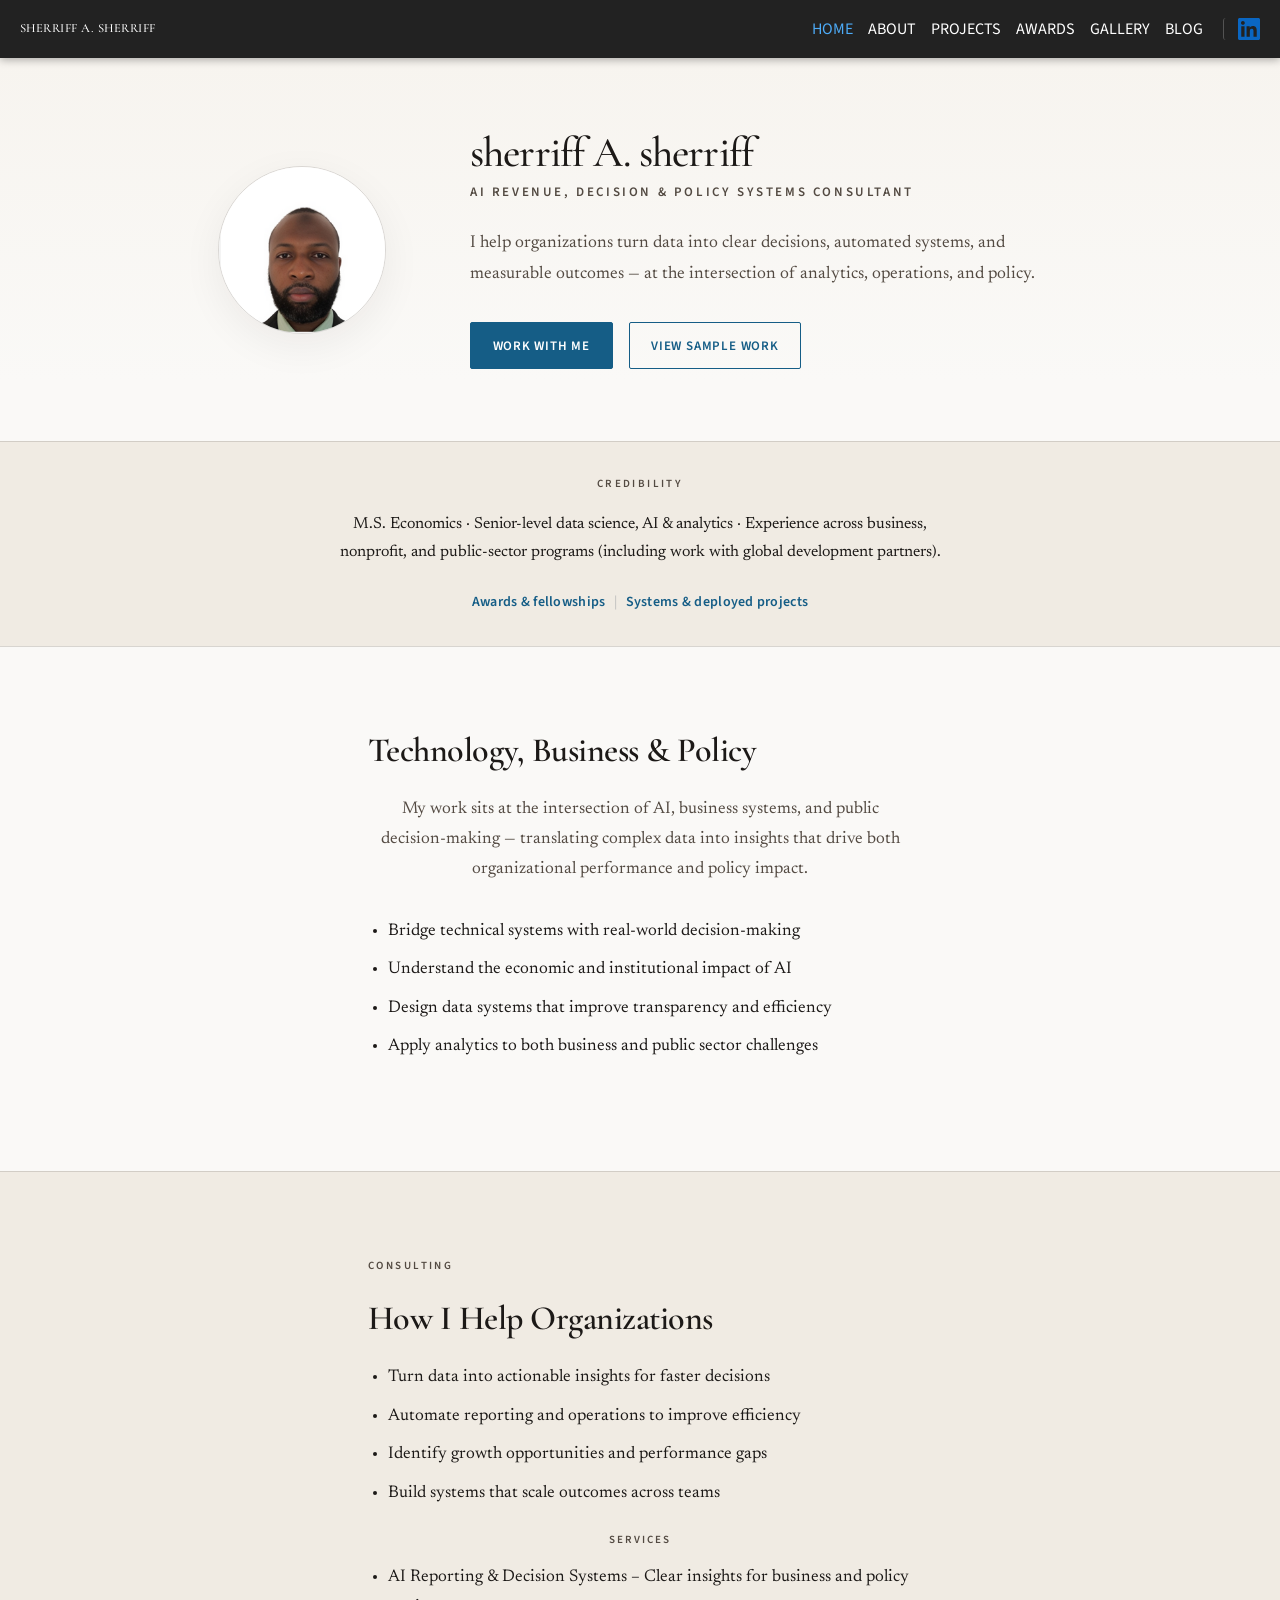
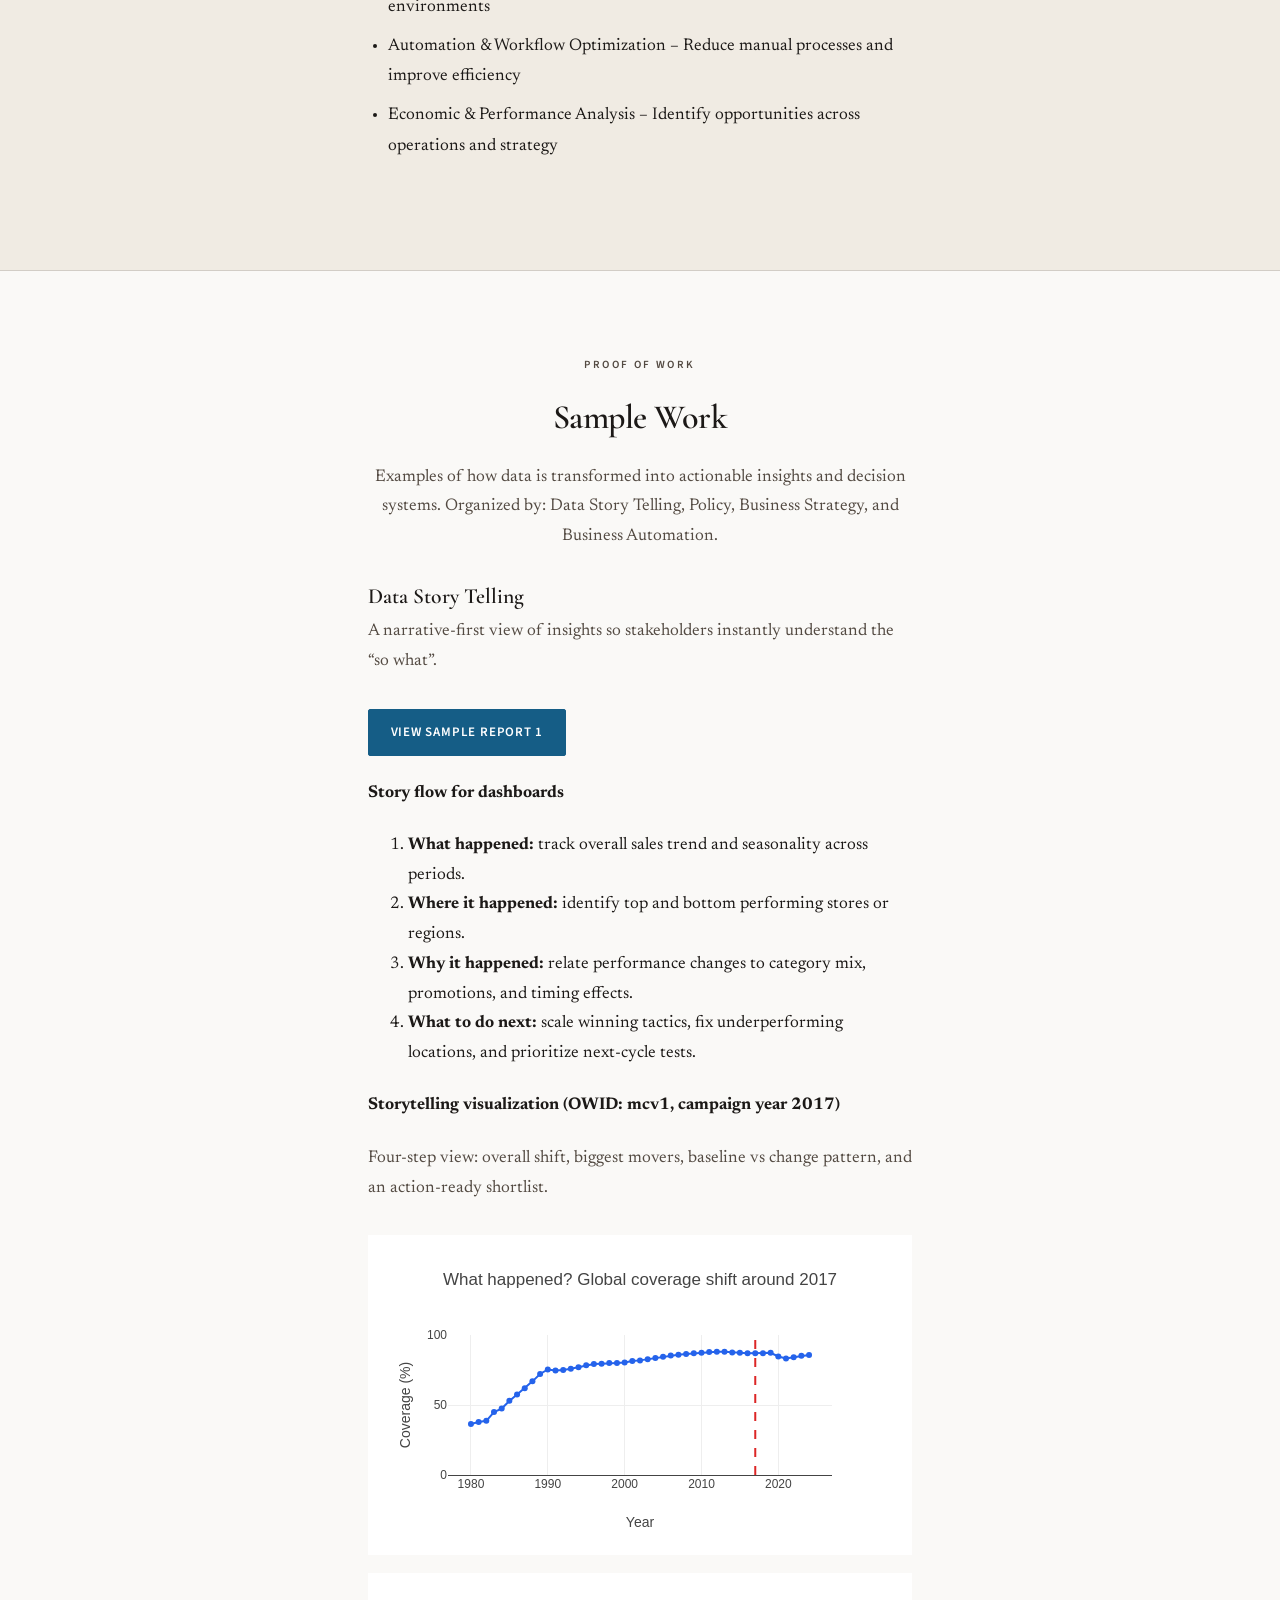
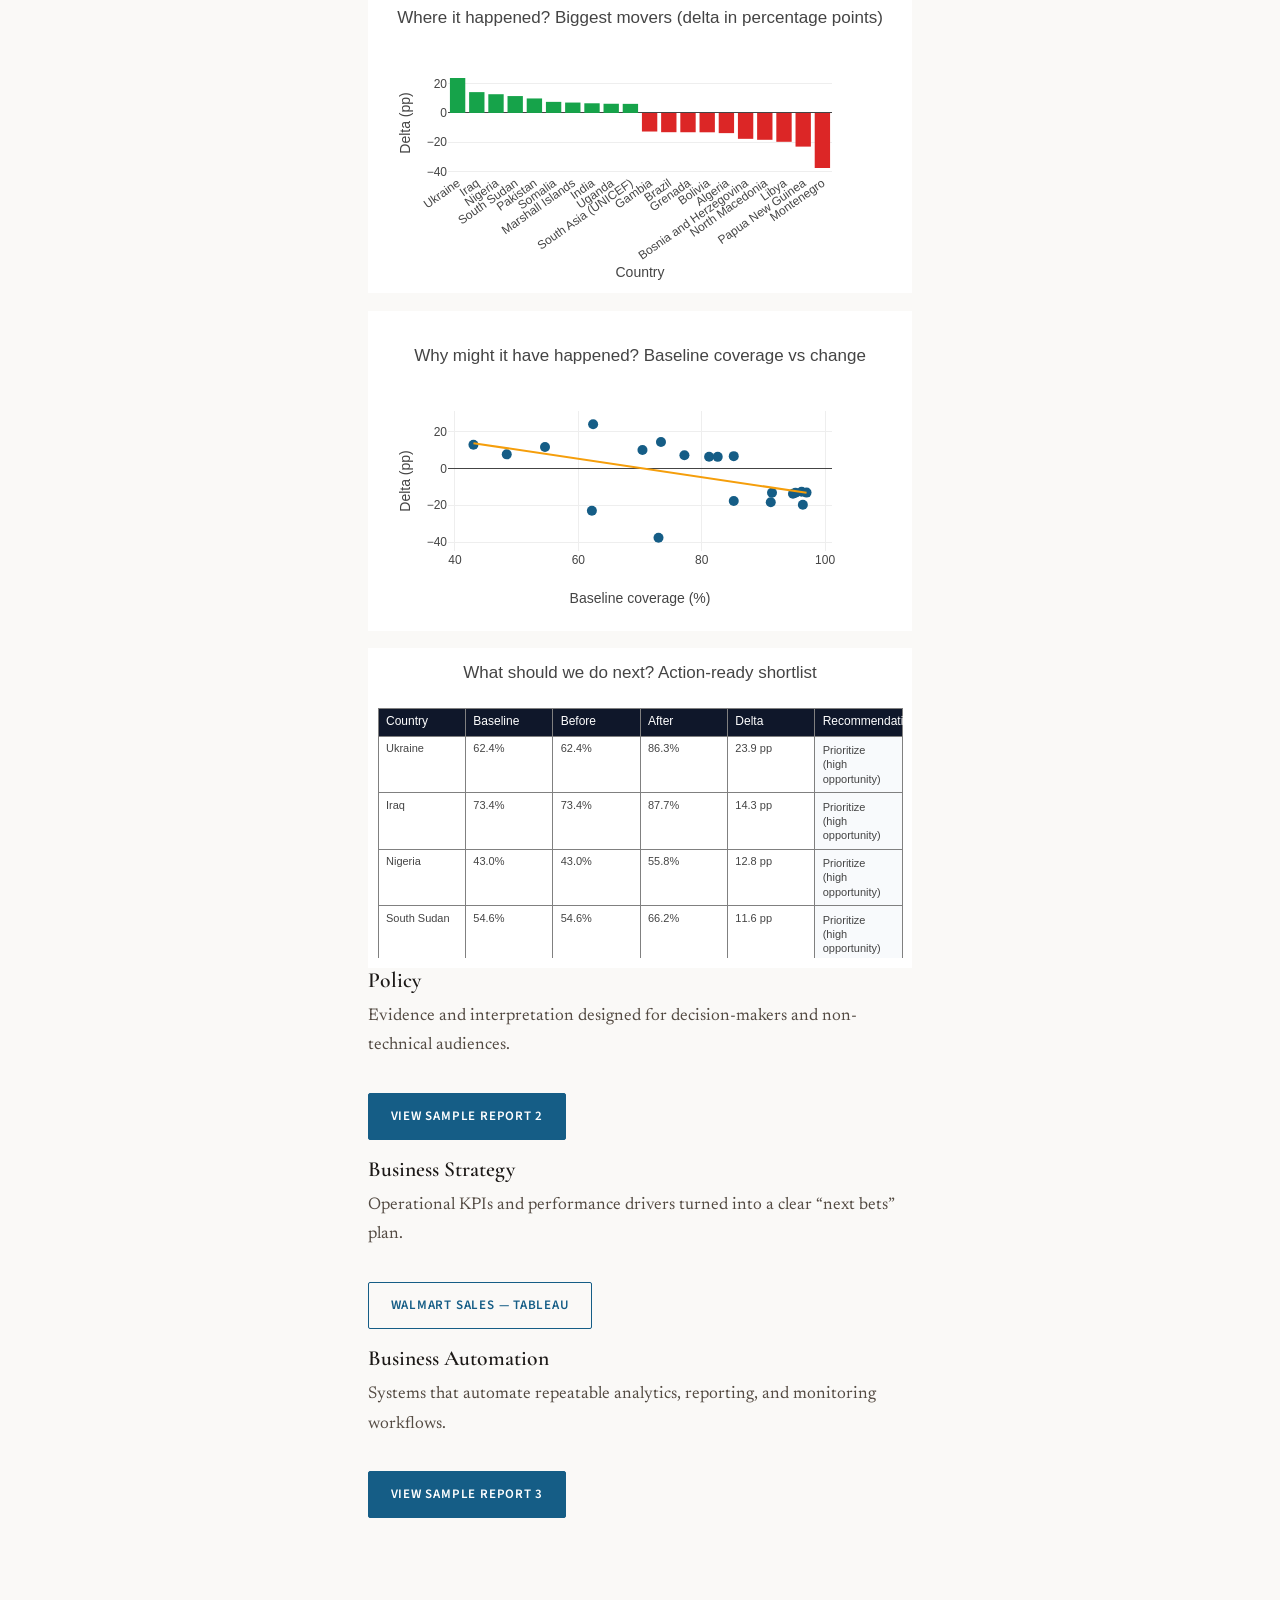
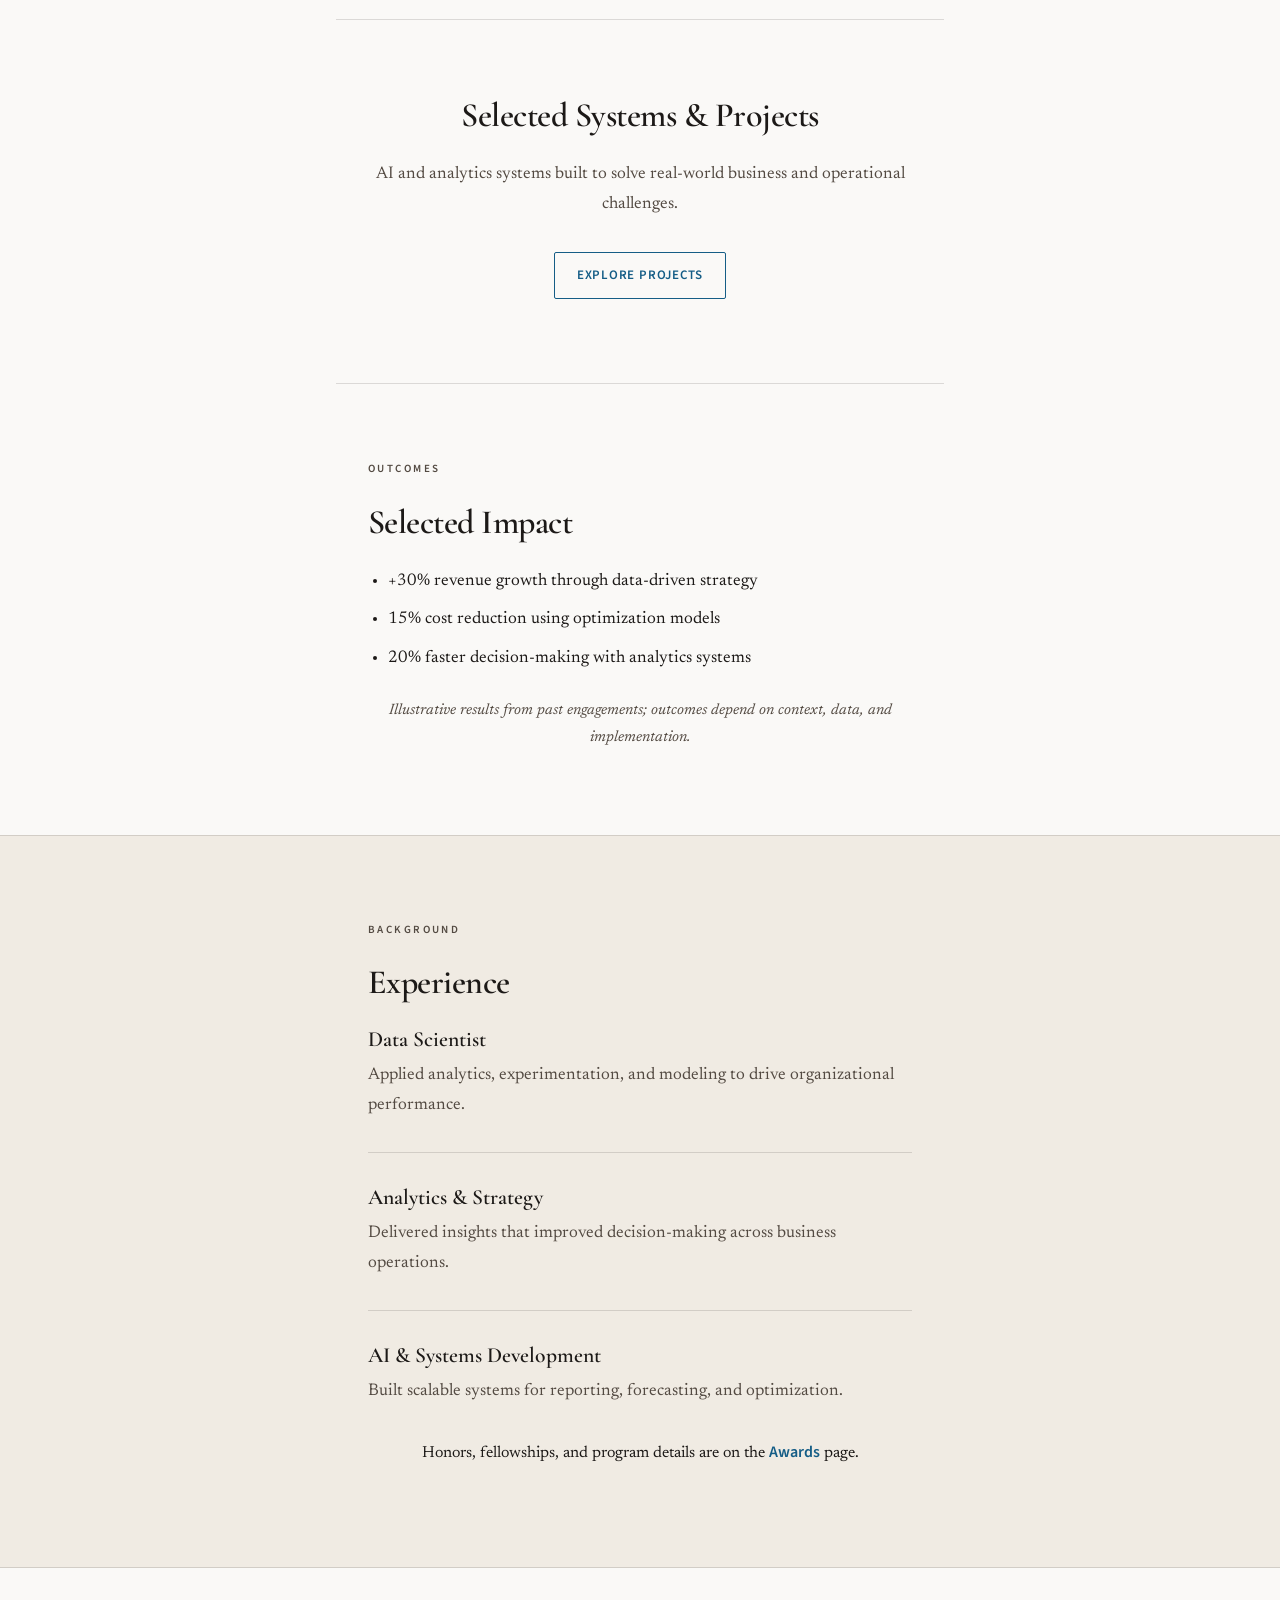
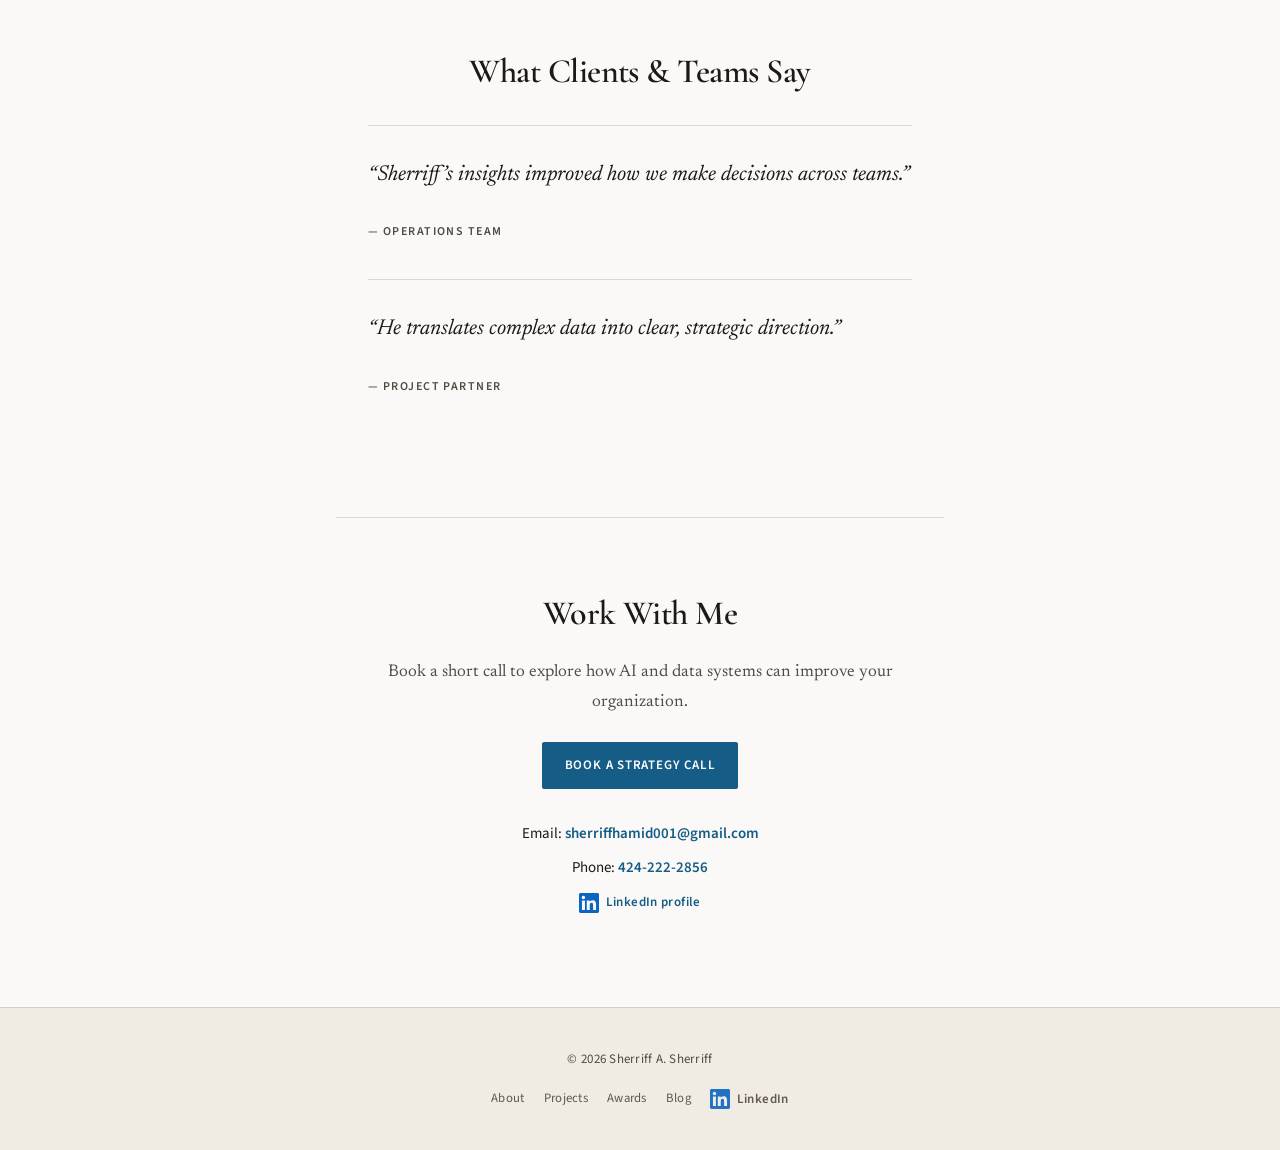
==== index.html @ 6bde3c81 "Fix Data Story JSON loading and horizontal Sample Work categories Made-with: Cursor" ====
<!DOCTYPE html>
<html lang="en">
<head>
<meta charset="UTF-8">
<meta name="viewport" content="width=device-width, initial-scale=1.0">
<meta name="description" content="Sherriff A. Sherriff — AI, revenue, decision and policy systems consultant. Consulting services and credentials.">
<title>Sherriff A. Sherriff</title>
<link rel="icon" href="data:image/svg+xml,%3Csvg xmlns='http://www.w3.org/2000/svg' viewBox='0 0 32 32'%3E%3Crect width='32' height='32' rx='8' fill='%23155d86'/%3E%3Ctext x='16' y='22' font-family='Georgia,serif' font-size='17' font-weight='700' fill='%23fff' text-anchor='middle'%3ES%3C/text%3E%3C/svg%3E" type="image/svg+xml">

<link href="https://fonts.googleapis.com/css2?family=Cormorant+Garamond:wght@500;600;700&family=Newsreader:ital,wght@0,400;0,500;0,600;1,400&family=Source+Sans+3:ital,wght@0,400;0,500;0,600;0,700&display=swap" rel="stylesheet">
<link rel="stylesheet" href="style.css">

<style>
/* Editorial / premium magazine feel: display serif + reading serif + clean UI sans */
:root {
  --color-bg: #faf9f7;
  --color-bg-subtle: #f0ebe3;
  --color-text: #1c1917;
  --color-text-muted: #534a42;
  --color-border: rgba(28, 25, 23, 0.14);
  --color-accent: #155d86;
  --color-accent-hover: #0d4a66;
  --font-serif: "Newsreader", Georgia, "Times New Roman", serif;
  --font-display: "Cormorant Garamond", Georgia, "Times New Roman", serif;
  --font-ui: "Source Sans 3", system-ui, sans-serif;
  --radius: 2px;
  --section-y: clamp(3.5rem, 8vw, 5.25rem);
  --space-xs: 0.5rem;
  --space-sm: 1rem;
  --space-md: 1.5rem;
  --space-lg: 2rem;
  --space-xl: 2.5rem;
}

*,
*::before,
*::after {
  box-sizing: border-box;
}

body {
  margin: 0;
  font-family: var(--font-serif);
  font-size: 1.0625rem;
  line-height: 1.75;
  background: var(--color-bg);
  color: var(--color-text);
  -webkit-font-smoothing: antialiased;
  font-optical-sizing: auto;
}

section[id] {
  scroll-margin-top: 88px;
}

/* —— Hero —— */
.hero-wrap {
  background: linear-gradient(180deg, #f7f4ef 0%, #faf9f7 55%);
  border-bottom: 1px solid var(--color-border);
}

.hero-grid {
  max-width: 980px;
  margin: 0 auto;
  padding: clamp(2.75rem, 7vw, 4.5rem) clamp(1.35rem, 5vw, 2rem);
  display: grid;
  gap: clamp(1.75rem, 4vw, 2.5rem);
  align-items: center;
  justify-items: center;
  text-align: center;
}

@media (min-width: 768px) {
  .hero-grid {
    grid-template-columns: minmax(200px, 240px) 1fr;
    justify-items: start;
    text-align: left;
    gap: 2.5rem 3rem;
  }

  .hero-media {
    justify-self: center;
  }

  .hero-copy {
    max-width: 36rem;
  }
}

.profile-img {
  width: 168px;
  height: 168px;
  border-radius: 50%;
  display: block;
  object-fit: cover;
  border: 1px solid var(--color-border);
  box-shadow: 0 12px 40px rgba(28, 25, 23, 0.06);
}

.hero-copy h1 {
  font-family: "Cormorant Garamond", Georgia, "Times New Roman", serif;
  font-weight: 500;
  color: var(--color-text);
  font-size: clamp(1.9rem, 4.2vw, 2.65rem);
  margin: 0 0 0.35rem;
  letter-spacing: -0.02em;
  line-height: 1.08;
  font-variant-ligatures: common-ligatures;
}

.hero-legal-name {
  font-family: var(--font-serif);
  font-size: 1.0625rem;
  font-weight: 500;
  color: var(--color-text-muted);
  margin: 0 0 var(--space-md);
  letter-spacing: 0.02em;
}

.tagline {
  font-family: var(--font-ui);
  font-size: 0.8125rem;
  font-weight: 600;
  letter-spacing: 0.2em;
  text-transform: uppercase;
  margin: 0 0 var(--space-md);
  color: var(--color-text-muted);
}

.hero-lead {
  margin: 0 0 var(--space-lg);
  color: var(--color-text-muted);
  font-size: 1.08rem;
  line-height: 1.8;
  max-width: 36rem;
  font-weight: 400;
}

.hero-cta {
  display: flex;
  flex-wrap: wrap;
  gap: var(--space-sm);
  align-items: center;
  justify-content: center;
}

@media (min-width: 768px) {
  .hero-cta {
    justify-content: flex-start;
  }

  /* Easier reading for long lists: left-align on large screens */
  .prose-flow {
    text-align: left;
  }

  .prose-flow > .section-kicker {
    text-align: left;
  }

  .prose-flow > h2 {
    text-align: left;
  }

  .prose-flow .subtext {
    margin-left: 0;
    margin-right: auto;
  }

  .prose-flow ul:not(.plain) {
    margin-left: 0;
    margin-right: auto;
  }
}

/* —— Credibility strip —— */
.cred-strip {
  background: var(--color-bg-subtle);
  border-top: 1px solid var(--color-border);
  padding: var(--space-lg) clamp(1.25rem, 5vw, 1.75rem);
}

.cred-strip-inner {
  max-width: 40rem;
  margin: 0 auto;
  text-align: center;
}

.cred-strip .cred-title {
  font-family: var(--font-ui);
  margin: 0 0 var(--space-sm);
  font-size: 0.6875rem;
  font-weight: 600;
  letter-spacing: 0.22em;
  text-transform: uppercase;
  color: var(--color-text-muted);
}

.cred-strip .cred-summary {
  margin: 0 0 var(--space-md);
  font-size: 1rem;
  color: var(--color-text);
  line-height: 1.75;
  max-width: 40rem;
  margin-left: auto;
  margin-right: auto;
}

.cred-links {
  margin: 0;
  font-family: var(--font-ui);
  font-size: 0.875rem;
}

.cred-links a {
  color: var(--color-accent);
  font-weight: 600;
  text-decoration: none;
  letter-spacing: 0.02em;
}

.cred-links a:hover {
  text-decoration: underline;
  text-underline-offset: 3px;
}

.cred-links .sep {
  color: #bbb;
  margin: 0 0.35rem;
}

/* —— Sections —— */
.section-kicker {
  font-family: var(--font-ui);
  font-size: 0.6875rem;
  font-weight: 600;
  letter-spacing: 0.22em;
  text-transform: uppercase;
  color: var(--color-text-muted);
  margin: 0 0 var(--space-md);
}

.container {
  max-width: 38rem;
  margin: 0 auto;
  padding: var(--section-y) clamp(1.35rem, 5vw, 2rem);
  text-align: center;
}

.container > h2:first-child,
.container > .section-kicker:first-child + h2 {
  margin-top: 0;
}

section.container + section.container {
  padding-top: calc(var(--section-y) * 0.9);
  border-top: 1px solid var(--color-border);
}

.band-muted {
  background: var(--color-bg-subtle);
  border-top: 1px solid var(--color-border);
  border-bottom: 1px solid var(--color-border);
}

.band-muted .container {
  border-top: none;
}

section.band-muted + section.container {
  border-top: none;
}

h2, h3 {
  font-family: var(--font-display);
  font-weight: 600;
  line-height: 1.18;
}

h2 {
  color: var(--color-text);
  font-size: clamp(1.65rem, 3.2vw, 2.125rem);
  margin: 0 0 var(--space-md);
  letter-spacing: -0.015em;
}

h3 {
  font-size: 1.35rem;
  margin: 0 0 var(--space-xs);
  color: var(--color-text);
  font-weight: 600;
}

.subtext {
  max-width: 36rem;
  margin: 0 auto var(--space-lg);
  color: var(--color-text-muted);
}

.impact-note {
  max-width: 34rem;
  margin: var(--space-md) auto 0;
  font-size: 0.9375rem;
  color: var(--color-text-muted);
  font-style: italic;
}

.btn {
  display: inline-block;
  font-family: var(--font-ui);
  padding: 0.7rem 1.35rem;
  background: var(--color-accent);
  color: #fff;
  text-decoration: none;
  border-radius: var(--radius);
  font-weight: 600;
  font-size: 0.8125rem;
  letter-spacing: 0.06em;
  text-transform: uppercase;
  transition: background 0.2s ease, transform 0.15s ease;
  border: 1px solid var(--color-accent);
}

.btn:hover {
  background: var(--color-accent-hover);
  border-color: var(--color-accent-hover);
}

.btn:focus-visible {
  outline: 2px solid var(--color-accent);
  outline-offset: 3px;
}

.btn:active {
  transform: translateY(1px);
}

.btn-secondary {
  background: transparent;
  color: var(--color-accent);
  border-color: var(--color-accent);
}

.btn-secondary:hover {
  background: rgba(21, 93, 134, 0.07);
}

.btn-secondary:focus-visible {
  outline: 2px solid var(--color-accent);
  outline-offset: 3px;
}

ul:not(.plain) {
  text-align: left;
  max-width: 100%;
  margin: 0 auto var(--space-md);
  padding-left: 1.25rem;
  line-height: 1.8;
}

ul:not(.plain) li {
  margin-bottom: var(--space-xs);
}

ul:not(.plain) li:last-child {
  margin-bottom: 0;
}

.container h2 + ul,
.container .section-kicker + h2 + ul {
  margin-top: var(--space-sm);
}

.services-split h3 {
  font-family: var(--font-ui);
  font-size: 0.6875rem;
  font-weight: 600;
  letter-spacing: 0.18em;
  text-transform: uppercase;
  color: var(--color-text-muted);
  margin: var(--space-lg) 0 var(--space-sm);
}

.services-split h3:first-of-type {
  margin-top: var(--space-md);
}

.experience {
  text-align: left;
  max-width: 100%;
  margin: var(--space-md) auto 0;
}

.job {
  padding-bottom: var(--space-lg);
  margin-bottom: var(--space-lg);
  border-bottom: 1px solid var(--color-border);
}

.job:last-child {
  padding-bottom: 0;
  margin-bottom: 0;
  border-bottom: none;
}

.job p {
  margin: 0;
  color: var(--color-text-muted);
}

.cred-footer-link {
  margin-top: var(--space-lg);
  font-size: 1rem;
  font-family: var(--font-serif);
}

.cred-footer-link a {
  color: var(--color-accent);
  font-weight: 600;
  font-family: var(--font-ui);
  text-decoration: none;
}

.cred-footer-link a:hover {
  text-decoration: underline;
  text-underline-offset: 3px;
}

.testimonials-wrap {
  max-width: 100%;
  margin: var(--space-lg) auto 0;
  border-top: 1px solid var(--color-border);
}

.testimonial-block {
  margin: 0;
  padding: var(--space-lg) 0;
  text-align: left;
  border-bottom: 1px solid var(--color-border);
  background: transparent;
}

.testimonial-block:last-child {
  border-bottom: none;
}

.testimonial-block blockquote {
  margin: 0 0 var(--space-md);
  font-size: clamp(1.125rem, 2.5vw, 1.35rem);
  font-style: italic;
  color: var(--color-text);
  line-height: 1.65;
}

.testimonial-block blockquote p {
  margin: 0;
}

.testimonial-block cite {
  font-family: var(--font-ui);
  font-style: normal;
  font-size: 0.75rem;
  font-weight: 600;
  letter-spacing: 0.12em;
  text-transform: uppercase;
  color: var(--color-text-muted);
}

.contact-lines {
  margin-top: var(--space-lg);
  font-family: var(--font-ui);
  font-size: 0.9375rem;
}

.contact-lines p {
  margin: var(--space-xs) 0;
}

.contact-lines a {
  color: var(--color-accent);
  text-decoration: none;
  font-weight: 600;
}

.contact-lines a:hover {
  text-decoration: underline;
  text-underline-offset: 3px;
}

#contact .subtext {
  margin-bottom: var(--space-md);
}

footer {
  font-family: var(--font-ui);
  text-align: center;
  padding: var(--space-xl) var(--space-sm);
  background: var(--color-bg-subtle);
  color: var(--color-text-muted);
  border-top: 1px solid var(--color-border);
  font-size: 0.8125rem;
  letter-spacing: 0.02em;
}

footer p {
  margin: 0;
}

footer .footer-meta {
  margin-top: var(--space-sm);
  font-size: 0.8rem;
  opacity: 0.9;
}

footer .footer-meta a {
  color: var(--color-text-muted);
  text-decoration: none;
  margin: 0 0.5rem;
}

footer .footer-meta a:hover {
  color: var(--color-accent);
  text-decoration: underline;
  text-underline-offset: 2px;
}

footer .footer-legal {
  margin-top: 0.4rem;
  font-size: 0.78rem;
  color: var(--color-text-muted);
  opacity: 0.95;
}
</style>
</head>

<body>

<header class="navbar">
  <a href="index.html" class="logo">Sherriff A. Sherriff</a>
  <nav aria-label="Primary navigation">
    <a href="index.html" class="active">HOME</a>
    <a href="index.html#about">ABOUT</a>
    <a href="projects.html">PROJECTS</a>
    <a href="awards.html">AWARDS</a>
    <a href="gallery.html">GALLERY</a>
    <a href="blog.html">BLOG</a>
    <a class="nav-linkedin" href="https://www.linkedin.com/in/abdul-hamid-sherriff-08583354/" target="_blank" rel="noopener noreferrer" aria-label="Sherriff A. Sherriff on LinkedIn"><svg class="linkedin-icon" xmlns="http://www.w3.org/2000/svg" viewBox="0 0 24 24" width="22" height="22" aria-hidden="true"><path d="M20.447 20.452h-3.554v-5.569c0-1.328-.027-3.037-1.852-3.037-1.853 0-2.136 1.445-2.136 2.939v5.667H9.351V9h3.414v1.561h.046c.477-.9 1.637-1.85 3.37-1.85 3.601 0 4.267 2.37 4.267 5.455v6.286zM5.337 7.433c-1.144 0-2.063-.926-2.063-2.065 0-1.138.92-2.063 2.063-2.063 1.14 0 2.064.925 2.064 2.063 0 1.139-.925 2.065-2.064 2.065zm1.782 13.019H3.555V9h3.564v11.452zM22.225 0H1.771C.792 0 0 .774 0 1.729v20.542C0 23.227.792 24 1.771 24h20.451C23.2 24 24 23.227 24 22.271V1.729C24 .774 23.2 0 22.222 0h.003z"/></svg></a>
  </nav>
</header>

<main>
  <!-- HERO + CREDIBILITY -->
  <section class="hero-wrap" aria-labelledby="hero-heading">
    <div class="hero-grid">
      <div class="hero-media">
        <img
          src="profile_image/sherriff_profile_pic.jpg"
          alt="sherriff A. sherriff"
          class="profile-img"
          width="168"
          height="168"
          loading="eager"
          decoding="async"
          onerror="this.onerror=null;this.src='profile_image/placeholder.svg';">
      </div>
      <div class="hero-copy">
        <h1 id="hero-heading">sherriff A. sherriff</h1>
        <p class="tagline">AI Revenue, Decision &amp; Policy Systems Consultant</p>
        <p class="hero-lead">
          I help organizations turn data into clear decisions, automated systems, and measurable outcomes — at the intersection of analytics, operations, and policy.
        </p>
        <div class="hero-cta">
          <a href="#contact" class="btn">Work With Me</a>
          <a href="#sample-work" class="btn btn-secondary">View sample work</a>
        </div>
      </div>
    </div>

    <div class="cred-strip">
      <div class="cred-strip-inner">
        <p class="cred-title">Credibility</p>
        <p class="cred-summary">
          M.S. Economics · Senior-level data science, AI &amp; analytics · Experience across business, nonprofit, and public-sector programs (including work with global development partners).
        </p>
        <p class="cred-links">
          <a href="awards.html">Awards &amp; fellowships</a>
          <span class="sep" aria-hidden="true">|</span>
          <a href="projects.html">Systems &amp; deployed projects</a>
        </p>
      </div>
    </div>
  </section>

  <!-- ABOUT -->
  <section class="container prose-flow" id="about" aria-labelledby="about-heading">
    <h2 id="about-heading">Technology, Business &amp; Policy</h2>
    <p class="subtext">
      My work sits at the intersection of AI, business systems, and public decision-making — translating complex data into insights that drive both organizational performance and policy impact.
    </p>
    <ul>
      <li>Bridge technical systems with real-world decision-making</li>
      <li>Understand the economic and institutional impact of AI</li>
      <li>Design data systems that improve transparency and efficiency</li>
      <li>Apply analytics to both business and public sector challenges</li>
    </ul>
  </section>

  <!-- CONSULTING -->
  <section class="band-muted" aria-labelledby="consulting-heading">
    <div class="container services-split prose-flow">
      <p class="section-kicker">Consulting</p>
      <h2 id="consulting-heading">How I Help Organizations</h2>
      <ul>
        <li>Turn data into actionable insights for faster decisions</li>
        <li>Automate reporting and operations to improve efficiency</li>
        <li>Identify growth opportunities and performance gaps</li>
        <li>Build systems that scale outcomes across teams</li>
      </ul>

      <h3>Services</h3>
      <ul>
        <li>AI Reporting &amp; Decision Systems – Clear insights for business and policy environments</li>
        <li>Automation &amp; Workflow Optimization – Reduce manual processes and improve efficiency</li>
        <li>Economic &amp; Performance Analysis – Identify opportunities across operations and strategy</li>
      </ul>
    </div>
  </section>

  <!-- SAMPLE WORK -->
  <section class="container" id="sample-work" aria-labelledby="sample-work-heading">
    <p class="section-kicker">Proof of work</p>
    <h2 id="sample-work-heading">Sample Work</h2>
    <p class="subtext">
      Examples of how data is transformed into actionable insights and decision systems. Organized by: Data Story Telling, Policy, Business Strategy, and Business Automation.
    </p>
    <div class="sample-category-grid prose-flow" style="margin-top: 1rem;">
      <div class="sample-category">
        <h3>Data Story Telling</h3>
        <p class="subtext">A narrative-first view of insights so stakeholders instantly understand the “so what”.</p>
        <p class="cta-row">
          <a href="https://drive.google.com/file/d/1vATfNU0TUw4YGH2IaPoyBc5cxW7QI_kV/view?usp=drive_link" class="btn" target="_blank" rel="noopener noreferrer">View sample report 1</a>
        </p>
        <div class="prose-flow" style="margin-top: 0.75rem;">
          <h4>Story flow for dashboards</h4>
          <ol>
            <li><strong>What happened:</strong> track overall sales trend and seasonality across periods.</li>
            <li><strong>Where it happened:</strong> identify top and bottom performing stores or regions.</li>
            <li><strong>Why it happened:</strong> relate performance changes to category mix, promotions, and timing effects.</li>
            <li><strong>What to do next:</strong> scale winning tactics, fix underperforming locations, and prioritize next-cycle tests.</li>
          </ol>
        </div>

        <div class="prose-flow" style="margin-top: 1rem;">
          <h4>Storytelling visualization (OWID: mcv1, campaign year 2017)</h4>
          <p class="subtext">Four-step view: overall shift, biggest movers, baseline vs change pattern, and an action-ready shortlist.</p>

          <div style="display:grid; grid-template-columns: 1fr; gap: 1.1rem;">
            <div id="story-chart-happened" style="min-height: 320px;"></div>
            <div id="story-chart-where" style="min-height: 320px;"></div>
            <div id="story-chart-why" style="min-height: 320px;"></div>
            <div id="story-chart-next" style="min-height: 320px;"></div>
          </div>

          <noscript>
            <p class="subtext">Enable JavaScript to view the interactive storytelling charts.</p>
          </noscript>
        </div>

        <script src="https://cdn.plot.ly/plotly-2.32.0.min.js"></script>
        <script>
          (function () {
            function fmt1(x) { return (Math.round(x * 10) / 10).toFixed(1); }

            function safeText(v) { return (v === null || v === undefined) ? "" : String(v); }

            function renderCharts(story) {
              var meta = story.meta || {};

              // ---------------------------
              // 1) What happened? Trend
              // ---------------------------
              var trend = story.trend_series || [];
              var x1 = trend.map(function (d) { return d.year; });
              var y1 = trend.map(function (d) { return d.avg_coverage; });

              var campaignYear = meta.campaign_year || 2017;

              var trace1 = {
                x: x1,
                y: y1,
                mode: "lines+markers",
                type: "scatter",
                marker: { size: 6 },
                line: { width: 2, color: "#2563eb" },
                name: "Global avg coverage (%)"
              };

              var layout1 = {
                title: "What happened? Global coverage shift around " + campaignYear,
                xaxis: { title: "Year" },
                yaxis: { title: "Coverage (%)", range: [0, 100] },
                template: "plotly_white",
                shapes: [
                  {
                    type: "line",
                    x0: campaignYear,
                    x1: campaignYear,
                    y0: 0,
                    y1: 1,
                    xref: "x",
                    yref: "paper",
                    line: { color: "#dc2626", width: 2, dash: "dash" }
                  }
                ]
              };

              Plotly.newPlot("story-chart-happened", [trace1], layout1, { responsive: true, displayModeBar: false });

              // ---------------------------
              // 2) Where? Biggest movers
              // ---------------------------
              var top = story.top_movers || [];
              var bottom = story.bottom_movers || [];
              var movers = top.concat(bottom);

              movers.sort(function (a, b) { return b.delta_pp - a.delta_pp; });

              var x2 = movers.map(function (d) { return d.country; });
              var y2 = movers.map(function (d) { return d.delta_pp; });
              var colors2 = movers.map(function (d) { return d.delta_pp >= 0 ? "#16a34a" : "#dc2626"; });

              var trace2 = {
                x: x2,
                y: y2,
                type: "bar",
                marker: { color: colors2 },
                name: "Delta (After - Before, pp)"
              };

              var layout2 = {
                title: "Where it happened? Biggest movers (delta in percentage points)",
                template: "plotly_white",
                xaxis: {
                  title: "Country",
                  tickangle: -35,
                  automargin: true
                },
                yaxis: { title: "Delta (pp)" },
                showlegend: false,
                margin: { b: 120 }
              };

              Plotly.newPlot("story-chart-where", [trace2], layout2, { responsive: true, displayModeBar: false });

              // ---------------------------
              // 3) Why? Baseline vs change
              // ---------------------------
              var scatter = story.scatter_points || [];
              var x3 = scatter.map(function (d) { return d.baseline_pp; });
              var y3 = scatter.map(function (d) { return d.delta_pp; });
              var texts3 = scatter.map(function (d) { return safeText(d.country) + "<br/>Baseline: " + fmt1(d.baseline_pp) + "%<br/>Delta: " + fmt1(d.delta_pp) + " pp"; });

              var trace3 = {
                x: x3,
                y: y3,
                mode: "markers",
                type: "scatter",
                marker: { size: 10, color: "#155d86" },
                text: texts3,
                hovertemplate: "%{text}<extra></extra>"
              };

              // Simple least-squares trend line for visual guidance
              var n = x3.length;
              var meanX = x3.reduce(function (a, b) { return a + b; }, 0) / (n || 1);
              var meanY = y3.reduce(function (a, b) { return a + b; }, 0) / (n || 1);
              var num = 0, den = 0;
              for (var i = 0; i < n; i++) {
                num += (x3[i] - meanX) * (y3[i] - meanY);
                den += (x3[i] - meanX) * (x3[i] - meanX);
              }
              var slope = den === 0 ? 0 : num / den;
              var intercept = meanY - slope * meanX;

              var xMin = Math.min.apply(null, x3);
              var xMax = Math.max.apply(null, x3);
              var xLine = [xMin, xMax];
              var yLine = [intercept + slope * xMin, intercept + slope * xMax];

              var trace3b = {
                x: xLine,
                y: yLine,
                mode: "lines",
                type: "scatter",
                line: { width: 2, color: "#f59e0b" },
                name: "Trend (visual)"
              };

              var layout3 = {
                title: "Why might it have happened? Baseline coverage vs change",
                template: "plotly_white",
                xaxis: { title: "Baseline coverage (%)" },
                yaxis: { title: "Delta (pp)" },
                showlegend: false
              };

              Plotly.newPlot("story-chart-why", [trace3, trace3b], layout3, { responsive: true, displayModeBar: false });

              // ---------------------------
              // 4) What next? Action table
              // ---------------------------
              var actions = story.action_shortlist || [];
              var cols = ["country", "baseline_pp", "before_mean", "after_mean", "delta_pp", "action"];

              var header = ["Country", "Baseline", "Before", "After", "Delta", "Recommendation"];
              var cell = [[], [], [], [], [], []];
              actions.forEach(function (r) {
                cell[0].push(r.country);
                cell[1].push(fmt1(r.baseline_pp) + "%");
                cell[2].push(fmt1(r.before_mean) + "%");
                cell[3].push(fmt1(r.after_mean) + "%");
                cell[4].push(fmt1(r.delta_pp) + " pp");
                cell[5].push(r.action);
              });

              var trace4 = {
                type: "table",
                header: {
                  values: header,
                  fill: { color: "#0f172a" },
                  font: { color: "white", size: 12 },
                  align: "left"
                },
                cells: {
                  values: cell,
                  fill: { color: ["#ffffff", "#ffffff", "#ffffff", "#ffffff", "#ffffff", "#f8fafc"] },
                  align: "left",
                  font: { size: 11 }
                }
              };

              var layout4 = {
                title: "What should we do next? Action-ready shortlist",
                template: "plotly_white",
                margin: { l: 10, r: 10, t: 60, b: 10 }
              };

              Plotly.newPlot("story-chart-next", [trace4], layout4, { responsive: true, displayModeBar: false });
            }

            // Load story data (use absolute fallback in case of relative-path quirks)
            var fetchUrl1 = new URL("data_story_mcv1_2017.json", window.location.href).toString();
            var fetchUrl2 = "https://s-abdul-ai.github.io/crypto-tracker-site/data_story_mcv1_2017.json";

            fetch(fetchUrl1)
              .then(function (r) { return r.json(); })
              .then(renderCharts)
              .catch(function (err) {
                fetch(fetchUrl2)
                  .then(function (r) { return r.json(); })
                  .then(renderCharts)
                  .catch(function (err2) {
                    var el = document.getElementById("story-chart-happened");
                    if (el) el.innerHTML = "<p class='subtext'>Could not load <code>data_story_mcv1_2017.json</code>. Please redeploy the site. (Fetch failed)</p>";
                    console.error(err2 || err);
                  });
              });
          })();
        </script>
      </div>

      <div class="sample-category">
        <h3>Policy</h3>
        <p class="subtext">Evidence and interpretation designed for decision-makers and non-technical audiences.</p>
        <p class="cta-row">
          <a href="https://drive.google.com/file/d/1eYwPJSnqS3Vyf3_WNritXEcFzAmUFEaL/view?usp=drive_link" class="btn" target="_blank" rel="noopener noreferrer">View sample report 2</a>
        </p>
      </div>

      <div class="sample-category">
        <h3>Business Strategy</h3>
        <p class="subtext">Operational KPIs and performance drivers turned into a clear “next bets” plan.</p>
        <p class="cta-row">
          <a href="https://public.tableau.com/app/profile/sherriff.abdul.hamid/viz/WalmartSalesAnalysisandPrediction/Dashboard2" class="btn btn-secondary" target="_blank" rel="noopener noreferrer">Walmart sales — Tableau</a>
        </p>
      </div>

      <div class="sample-category">
        <h3>Business Automation</h3>
        <p class="subtext">Systems that automate repeatable analytics, reporting, and monitoring workflows.</p>
        <p class="cta-row">
          <a href="https://drive.google.com/file/d/1hONbmxJJyuRvF4RaMARZ0yhGQeRuYc12/view?usp=drive_link" class="btn" target="_blank" rel="noopener noreferrer">View sample report 3</a>
        </p>
      </div>
    </div>
  </section>

  <!-- PROJECTS -->
  <section class="container" id="projects" aria-labelledby="projects-heading">
    <h2 id="projects-heading">Selected Systems &amp; Projects</h2>
    <p class="subtext">
      AI and analytics systems built to solve real-world business and operational challenges.
    </p>
    <a href="projects.html" class="btn btn-secondary">Explore Projects</a>
  </section>

  <!-- IMPACT -->
  <section class="container prose-flow" aria-labelledby="impact-heading">
    <p class="section-kicker">Outcomes</p>
    <h2 id="impact-heading">Selected Impact</h2>
    <ul>
      <li>+30% revenue growth through data-driven strategy</li>
      <li>15% cost reduction using optimization models</li>
      <li>20% faster decision-making with analytics systems</li>
    </ul>
    <p class="impact-note">Illustrative results from past engagements; outcomes depend on context, data, and implementation.</p>
  </section>

  <!-- EXPERIENCE + CREDENTIALS BRIDGE -->
  <section class="band-muted" aria-labelledby="experience-heading">
    <div class="container prose-flow">
      <p class="section-kicker">Background</p>
      <h2 id="experience-heading">Experience</h2>
      <div class="experience">
        <div class="job">
          <h3>Data Scientist</h3>
          <p>Applied analytics, experimentation, and modeling to drive organizational performance.</p>
        </div>
        <div class="job">
          <h3>Analytics &amp; Strategy</h3>
          <p>Delivered insights that improved decision-making across business operations.</p>
        </div>
        <div class="job">
          <h3>AI &amp; Systems Development</h3>
          <p>Built scalable systems for reporting, forecasting, and optimization.</p>
        </div>
      </div>
      <p class="cred-footer-link">
        Honors, fellowships, and program details are on the <a href="awards.html">Awards</a> page.
      </p>
    </div>
  </section>

  <!-- TESTIMONIALS -->
  <section class="container" aria-labelledby="testimonials-heading">
    <h2 id="testimonials-heading">What Clients &amp; Teams Say</h2>
    <div class="testimonials-wrap">
      <div class="testimonial-block">
        <blockquote>
          <p>“Sherriff’s insights improved how we make decisions across teams.”</p>
        </blockquote>
        <cite>— Operations Team</cite>
      </div>
      <div class="testimonial-block">
        <blockquote>
          <p>“He translates complex data into clear, strategic direction.”</p>
        </blockquote>
        <cite>— Project Partner</cite>
      </div>
    </div>
  </section>

  <!-- CONTACT -->
  <section class="container" id="contact" aria-labelledby="contact-heading">
    <h2 id="contact-heading">Work With Me</h2>
    <p class="subtext">Book a short call to explore how AI and data systems can improve your organization.</p>
    <a href="#" class="btn">Book a Strategy Call</a>
    <div class="contact-lines">
      <p>Email: <a href="mailto:sherriffhamid001@gmail.com">sherriffhamid001@gmail.com</a></p>
      <p>Phone: <a href="tel:+14242222856">424-222-2856</a></p>
      <p class="contact-linkedin-wrap"><a class="footer-linkedin" href="https://www.linkedin.com/in/abdul-hamid-sherriff-08583354/" target="_blank" rel="noopener noreferrer"><svg class="linkedin-icon" xmlns="http://www.w3.org/2000/svg" viewBox="0 0 24 24" width="20" height="20" aria-hidden="true"><path d="M20.447 20.452h-3.554v-5.569c0-1.328-.027-3.037-1.852-3.037-1.853 0-2.136 1.445-2.136 2.939v5.667H9.351V9h3.414v1.561h.046c.477-.9 1.637-1.85 3.37-1.85 3.601 0 4.267 2.37 4.267 5.455v6.286zM5.337 7.433c-1.144 0-2.063-.926-2.063-2.065 0-1.138.92-2.063 2.063-2.063 1.14 0 2.064.925 2.064 2.063 0 1.139-.925 2.065-2.064 2.065zm1.782 13.019H3.555V9h3.564v11.452zM22.225 0H1.771C.792 0 0 .774 0 1.729v20.542C0 23.227.792 24 1.771 24h20.451C23.2 24 24 23.227 24 22.271V1.729C24 .774 23.2 0 22.222 0h.003z"/></svg><span>LinkedIn profile</span></a></p>
    </div>
  </section>
</main>

<footer>
  <p>© 2026 Sherriff A. Sherriff</p>
  <p class="footer-meta">
    <a href="index.html#about">About</a>
    <a href="projects.html">Projects</a>
    <a href="awards.html">Awards</a>
    <a href="blog.html">Blog</a>
    <a class="footer-linkedin" href="https://www.linkedin.com/in/abdul-hamid-sherriff-08583354/" target="_blank" rel="noopener noreferrer"><svg class="linkedin-icon" xmlns="http://www.w3.org/2000/svg" viewBox="0 0 24 24" width="20" height="20" aria-hidden="true"><path d="M20.447 20.452h-3.554v-5.569c0-1.328-.027-3.037-1.852-3.037-1.853 0-2.136 1.445-2.136 2.939v5.667H9.351V9h3.414v1.561h.046c.477-.9 1.637-1.85 3.37-1.85 3.601 0 4.267 2.37 4.267 5.455v6.286zM5.337 7.433c-1.144 0-2.063-.926-2.063-2.065 0-1.138.92-2.063 2.063-2.063 1.14 0 2.064.925 2.064 2.063 0 1.139-.925 2.065-2.064 2.065zm1.782 13.019H3.555V9h3.564v11.452zM22.225 0H1.771C.792 0 0 .774 0 1.729v20.542C0 23.227.792 24 1.771 24h20.451C23.2 24 24 23.227 24 22.271V1.729C24 .774 23.2 0 22.222 0h.003z"/></svg><span>LinkedIn</span></a>
  </p>
</footer>

</body>
</html>
---- style.css ----
/* ========== Site-wide navbar (all pages: link style.css) ========== */
@import url("https://fonts.googleapis.com/css2?family=Cormorant+Garamond:wght@500;600;700&family=Source+Sans+3:ital,wght@0,300;0,400;0,500;0,600;0,700&display=swap");

.navbar {
  display: flex;
  justify-content: space-between;
  align-items: center;
  padding: 15px 20px;
  background: #222;
  color: #fff;
  position: sticky;
  top: 0;
  z-index: 1000;
  box-shadow: 0 2px 8px rgba(0, 0, 0, 0.3);
}

.navbar .logo {
  font-family: "Cormorant Garamond", Georgia, serif;
  font-size: 0.78rem;
  font-weight: 500;
  letter-spacing: 0.04em;
  line-height: 1.1;
  text-transform: uppercase;
  text-decoration: none;
  color: inherit;
  cursor: pointer;
  transition: opacity 0.2s ease;
}

.navbar a.logo:hover,
.navbar a.logo:focus-visible {
  opacity: 0.88;
}

.navbar a.logo:focus-visible {
  outline: 2px solid #4dabf7;
  outline-offset: 4px;
}

.navbar nav {
  font-family: "Source Sans 3", system-ui, sans-serif;
  display: flex;
  gap: 15px;
  flex-wrap: wrap;
  justify-content: flex-end;
  align-items: center;
}

.navbar nav a {
  text-decoration: none;
  color: #fff;
  font-family: "Source Sans 3", system-ui, sans-serif;
  font-size: clamp(0.8rem, 2vw, 1rem);
  white-space: nowrap;
  transition: color 0.3s ease;
  border-radius: 3px;
}

.navbar nav a:hover,
.navbar nav a.active {
  color: #4dabf7;
}

.navbar nav a:focus-visible {
  outline: 2px solid #4dabf7;
  outline-offset: 4px;
}

@media (max-width: 640px) {
  .navbar {
    flex-direction: column;
    gap: 12px;
    text-align: center;
  }

  .navbar .logo {
    letter-spacing: 0.03em;
    font-size: 0.72rem;
  }

  .navbar nav {
    justify-content: center;
  }

  .navbar nav a {
    white-space: normal;
  }

  .navbar .nav-linkedin {
    margin-left: 0;
    padding-left: 0;
    border-left: none;
    margin-top: 0.25rem;
  }
}

/* LinkedIn (navbar icon + footer links) */
.linkedin-icon path {
  fill: #0a66c2;
}

.navbar .nav-linkedin {
  display: inline-flex;
  align-items: center;
  justify-content: center;
  margin-left: 0.35rem;
  padding-left: 0.85rem;
  border-left: 1px solid rgba(255, 255, 255, 0.22);
  line-height: 1;
  border-radius: 3px;
  transition: opacity 0.2s ease;
}

.navbar .nav-linkedin:hover,
.navbar .nav-linkedin:focus-visible {
  opacity: 0.92;
}

.navbar .nav-linkedin:focus-visible {
  outline: 2px solid #4dabf7;
  outline-offset: 4px;
}

.navbar .nav-linkedin .linkedin-icon {
  display: block;
  width: 22px;
  height: 22px;
}

.navbar .nav-linkedin:hover .linkedin-icon path,
.navbar .nav-linkedin:focus-visible .linkedin-icon path {
  fill: #70b5f9;
}

.footer-linkedin {
  display: inline-flex;
  align-items: center;
  gap: 0.4rem;
  text-decoration: none;
  font-family: "Source Sans 3", system-ui, sans-serif;
  font-weight: 600;
  font-size: 0.8125rem;
  letter-spacing: 0.03em;
  vertical-align: middle;
}

.footer-linkedin .linkedin-icon {
  display: block;
  width: 20px;
  height: 20px;
  flex-shrink: 0;
}

footer .footer-meta .footer-linkedin,
.page-footer .footer-linkedin {
  color: inherit;
}

footer .footer-meta .footer-linkedin:hover span,
footer .footer-meta .footer-linkedin:focus-visible span,
.page-footer .footer-linkedin:hover span,
.page-footer .footer-linkedin:focus-visible span {
  text-decoration: underline;
  text-underline-offset: 2px;
}

footer.dark-bg .footer-linkedin {
  color: rgba(255, 255, 255, 0.92);
}

footer.dark-bg .footer-linkedin:hover,
footer.dark-bg .footer-linkedin:focus-visible {
  color: #fff;
}

footer.dark-bg .footer-linkedin:hover .linkedin-icon path,
footer.dark-bg .footer-linkedin:focus-visible .linkedin-icon path {
  fill: #70b5f9;
}

.contact-linkedin-wrap {
  margin-top: 1rem;
}

footer .footer-meta {
  margin-top: 0.75rem;
}

footer .footer-meta a {
  margin: 0 0.5rem;
  color: #534a42;
  text-decoration: none;
}

footer:not(.dark-bg) .footer-meta a:hover {
  color: #155d86;
  text-decoration: underline;
  text-underline-offset: 2px;
}

/* Awards & Fellowships Section - -like */

/* Container for Awards Section */
.awards-section {
  max-width: 900px;
  margin: 0 auto;
  padding: 60px 20px;
}

.awards-section h2 {
  font-family: "Source Sans 3", system-ui, sans-serif;
  font-size: 2.5rem;
  color: #111;
  text-align: center;
  margin-bottom: 40px;
}

.awards-list {
  list-style: none;
  padding: 0;
  margin: 0;
}

.award-item {
  display: flex;
  align-items: center;
  margin-bottom: 30px;
  transition: transform 0.2s ease, background-color 0.2s ease;
  border-radius: 8px;
  overflow: hidden;
}

.award-item:hover {
  background-color: #f5f5f5;
  transform: translateY(-4px);
}

.award-item img {
  width: 100px;
  height: 100px;
  object-fit: cover;
  margin-right: 20px;
  border-radius: 8px;
  flex-shrink: 0;
}

.award-details {
  flex: 1;
}

.award-details h3 {
  font-family: "Source Sans 3", system-ui, sans-serif;
  font-size: 1.4rem;
  margin: 0;
  color: #155d86;
}

.award-details p {
  margin: 6px 0;
  color: #555;
  line-height: 1.5;
}

.award-details a {
  display: inline-block;
  margin-top: 8px;
  text-decoration: none;
  color: #155d86;
  font-weight: bold;
  transition: color 0.2s ease;
}

.award-details a:hover {
  color: #0d4a66;
}

.divider {
  width: 60%;
  height: 2px;
  background: #ddd;
  margin: 60px auto;
}
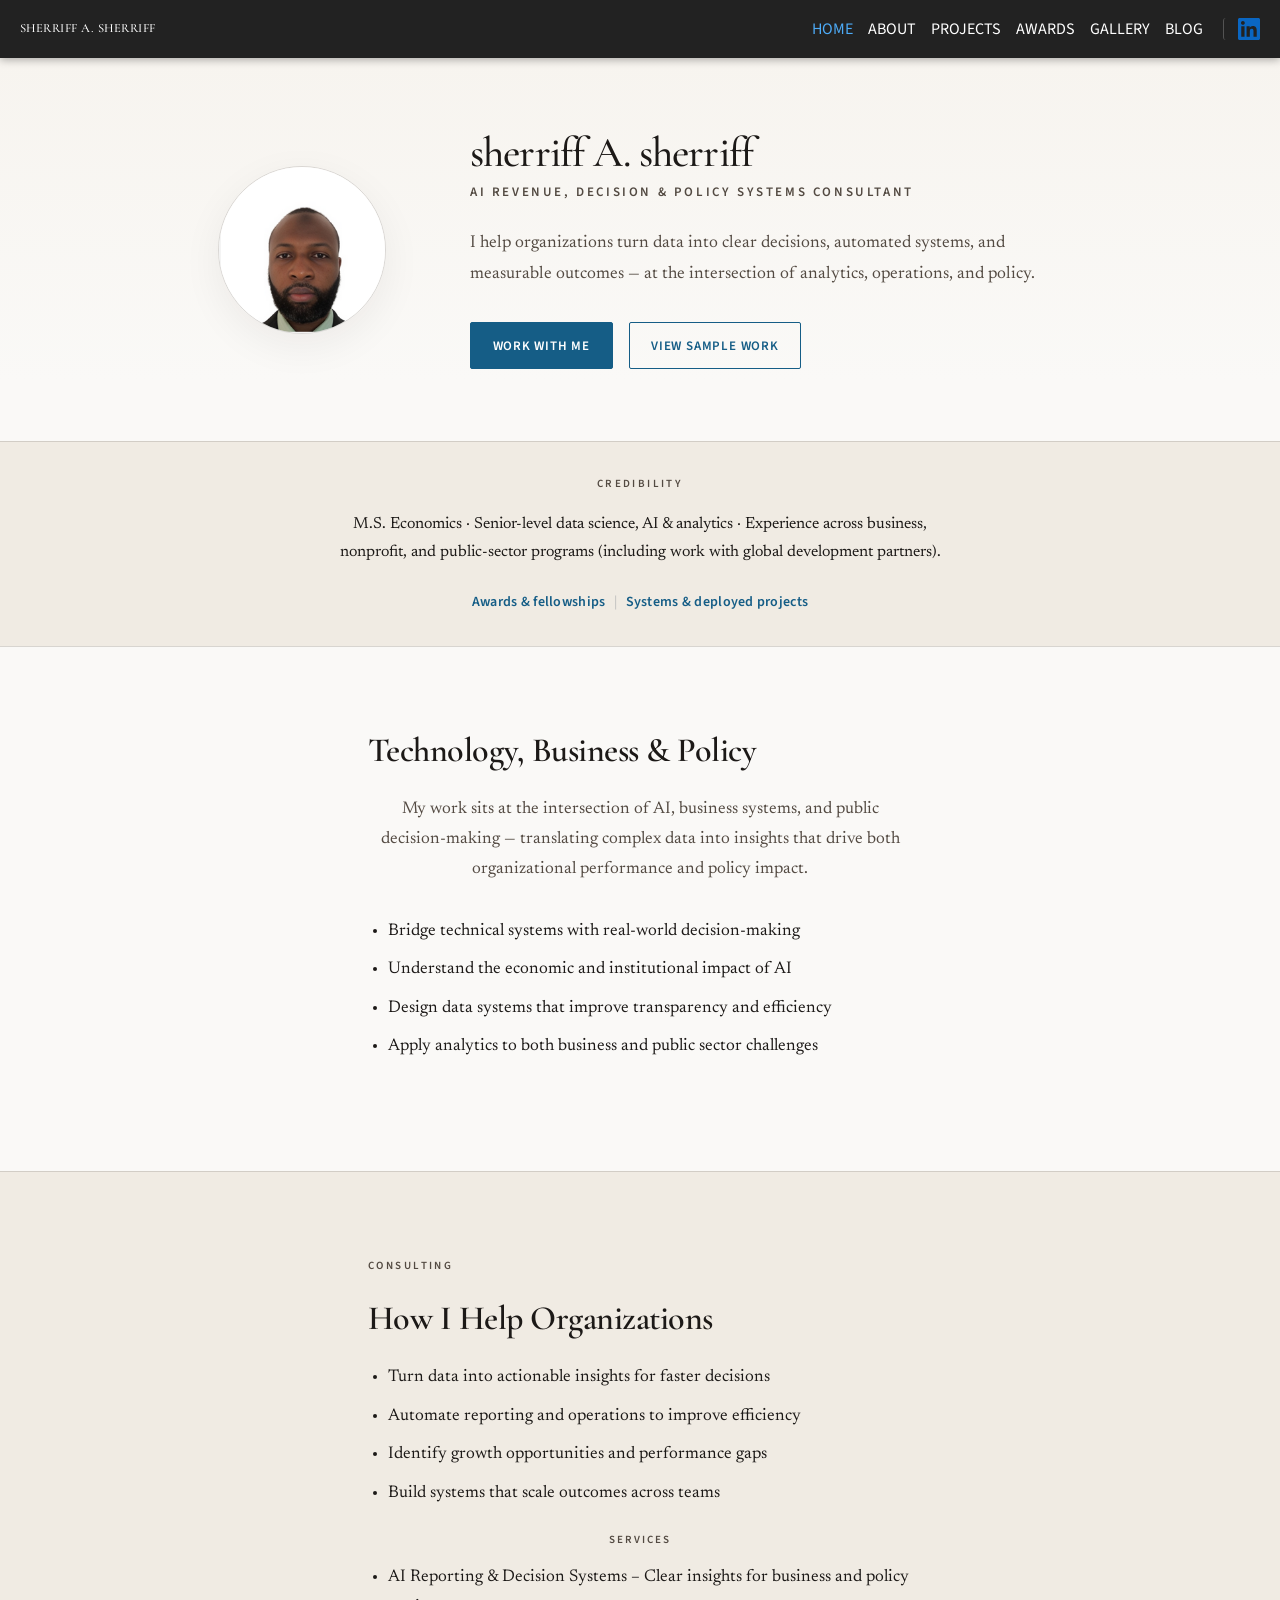
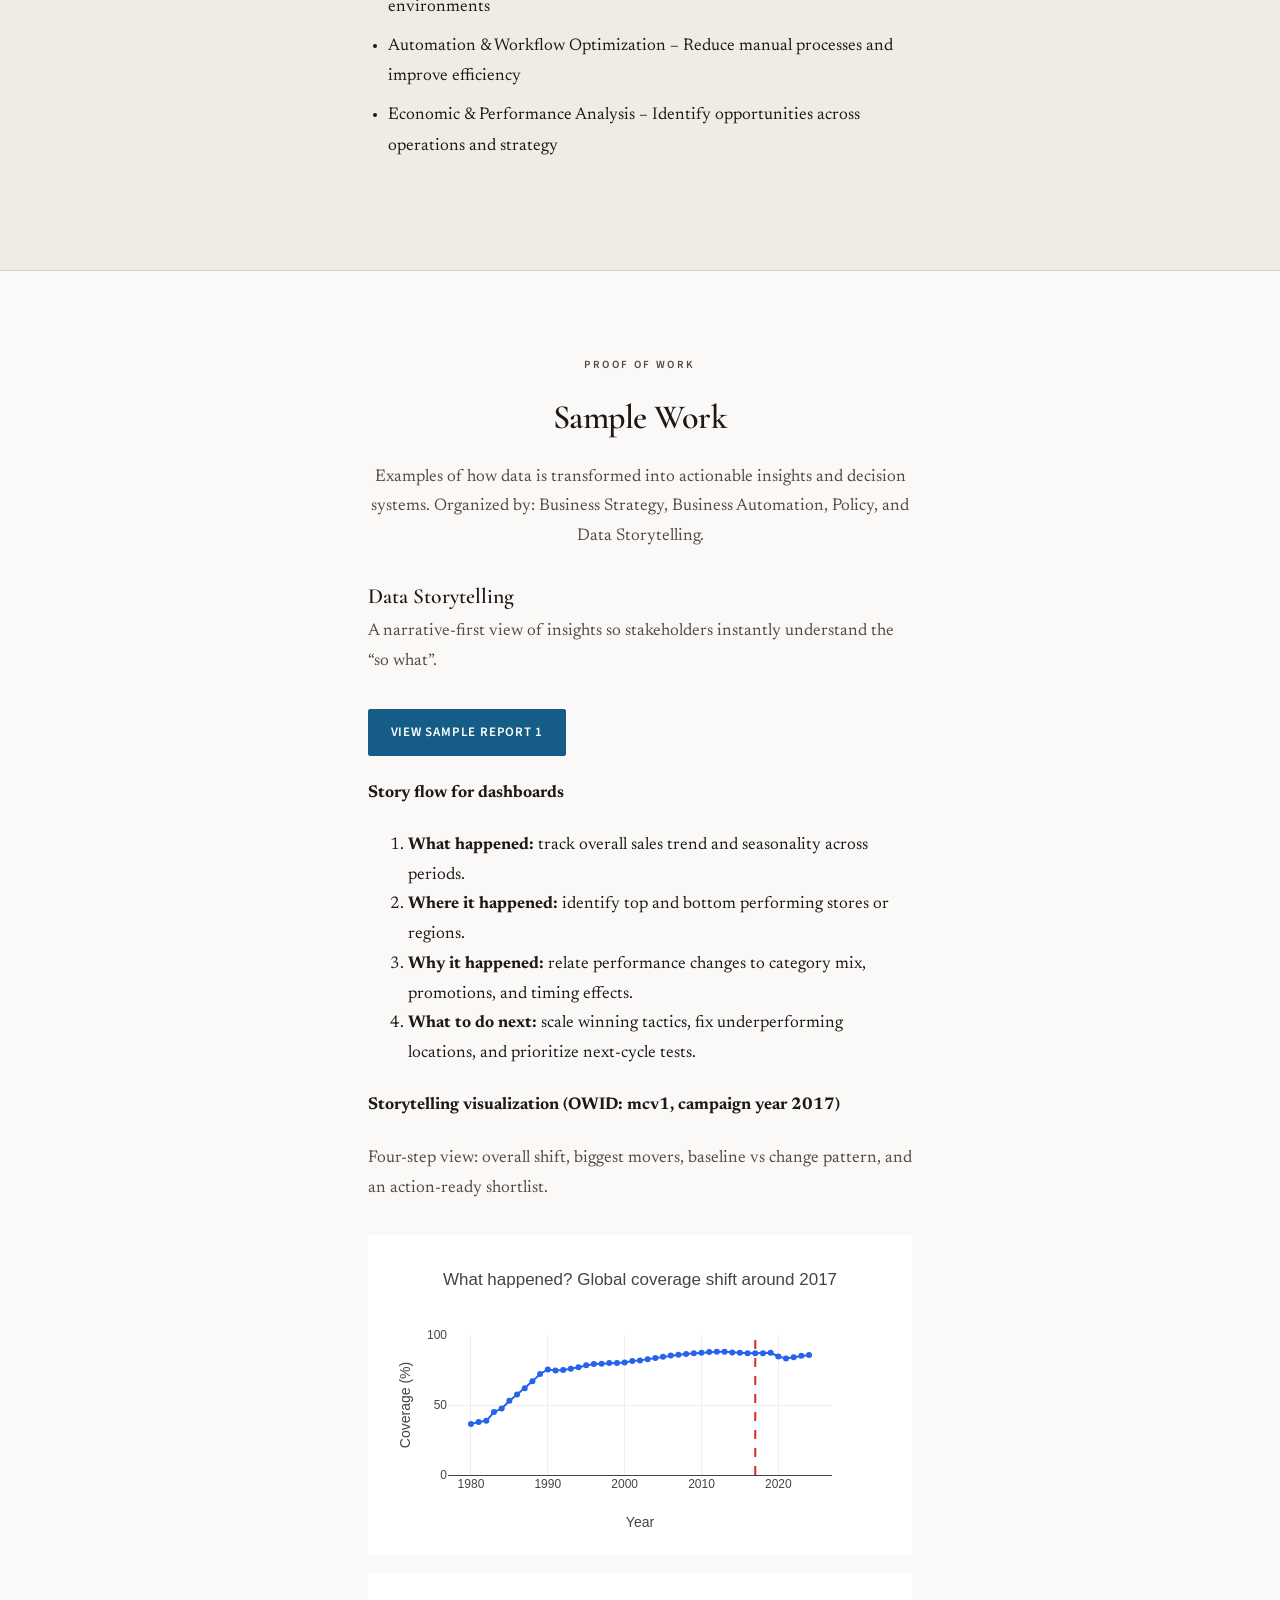
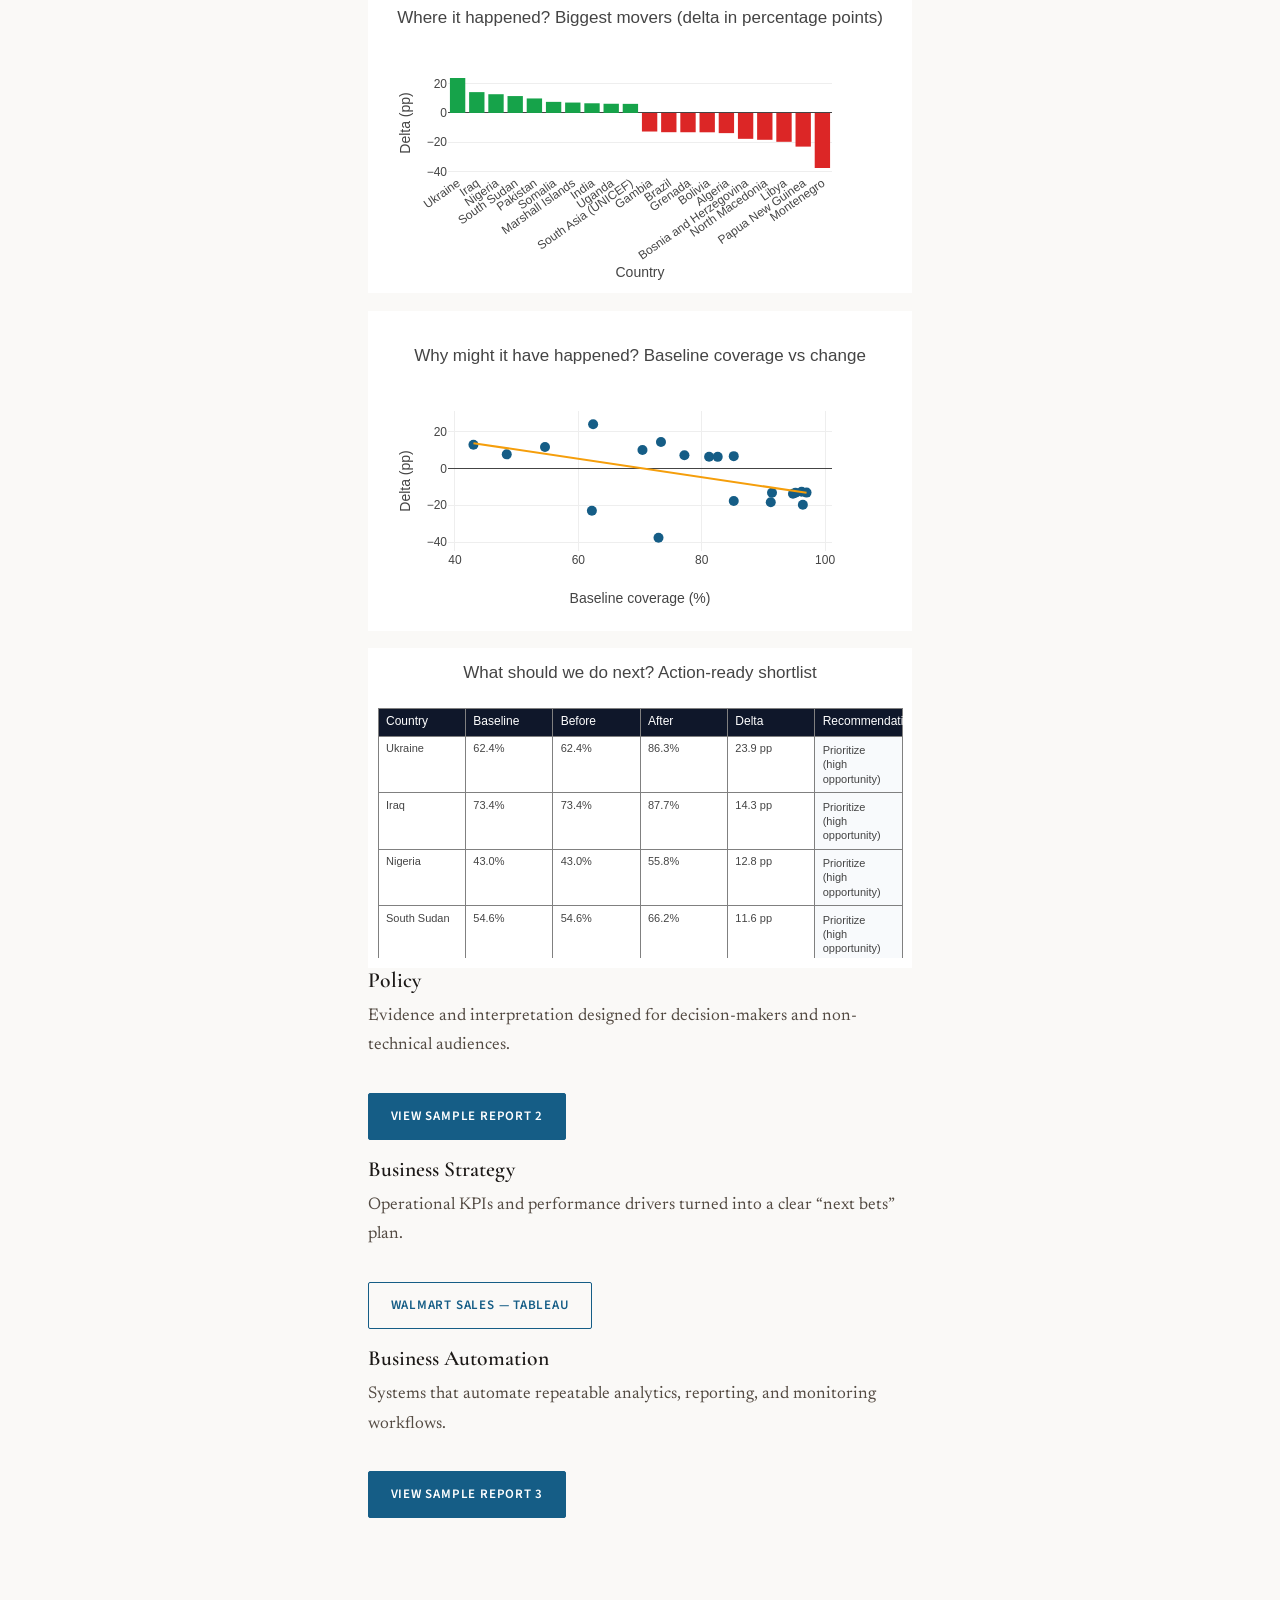
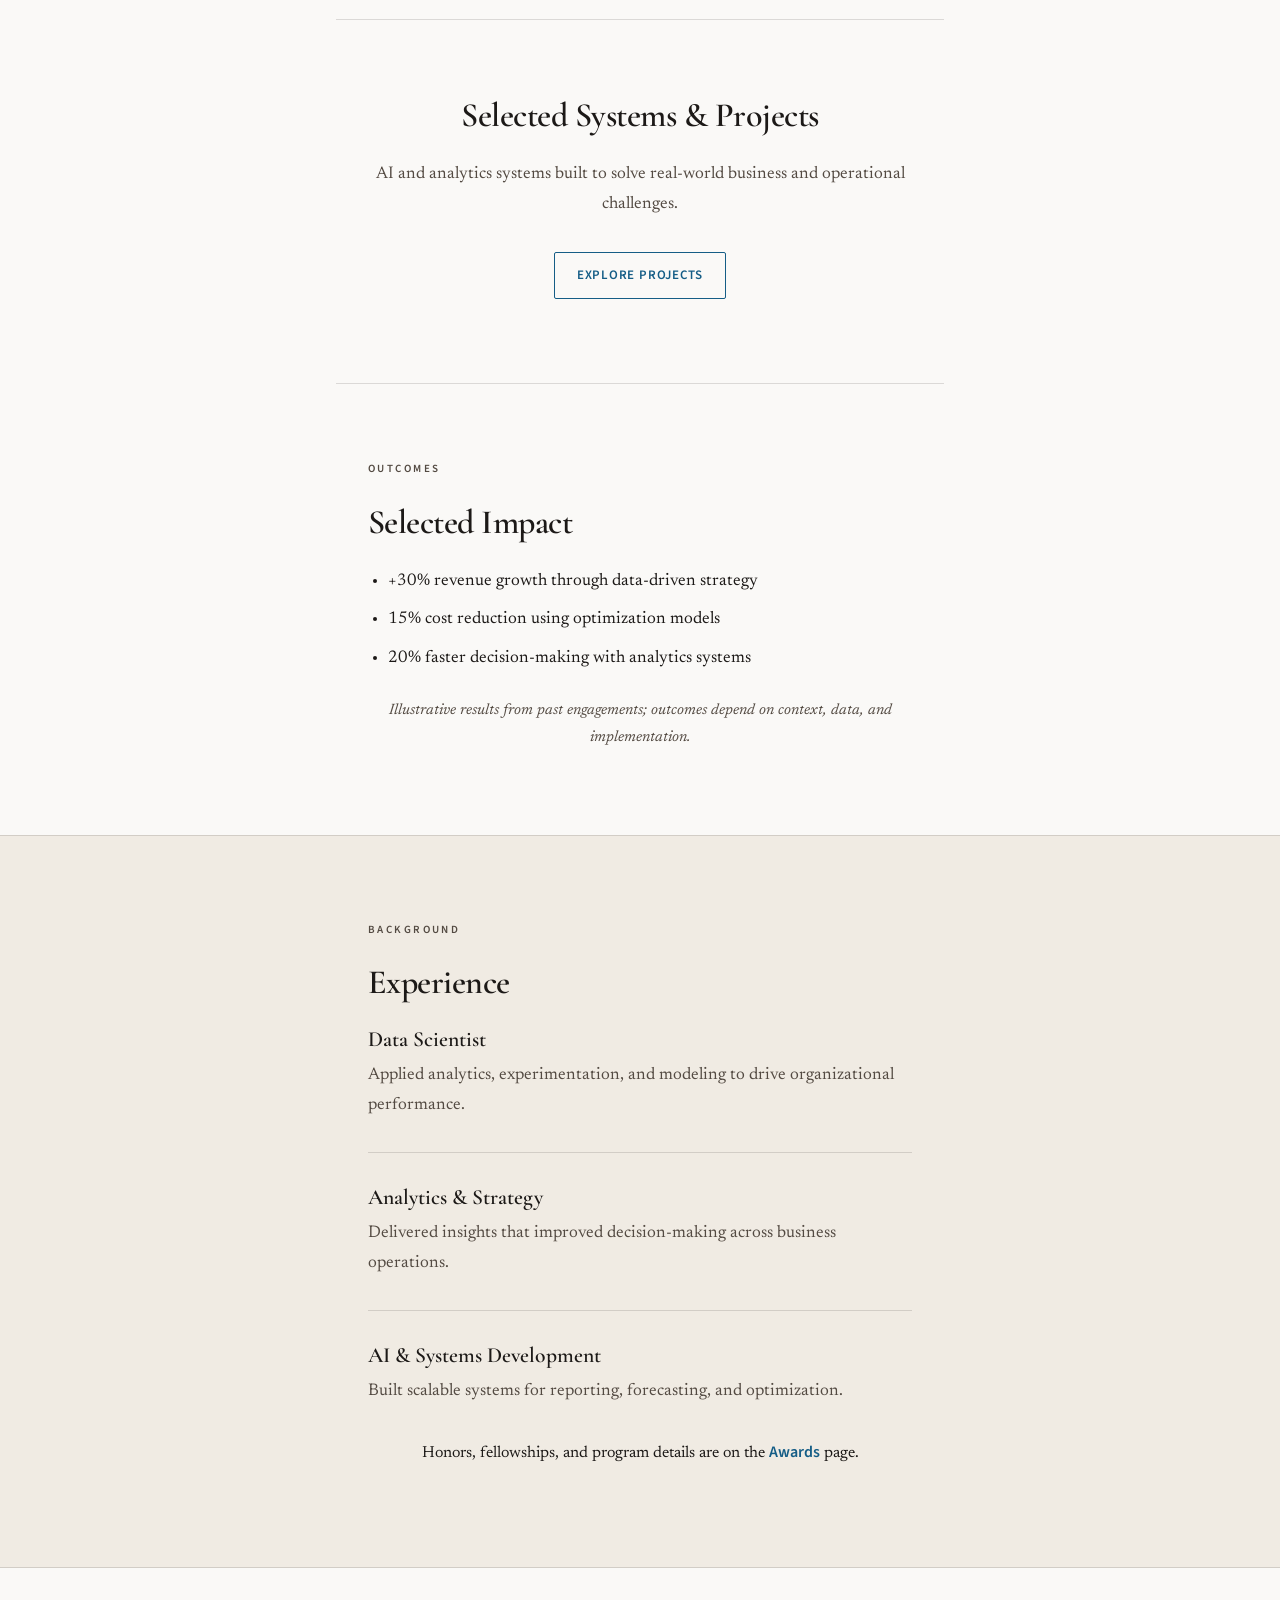
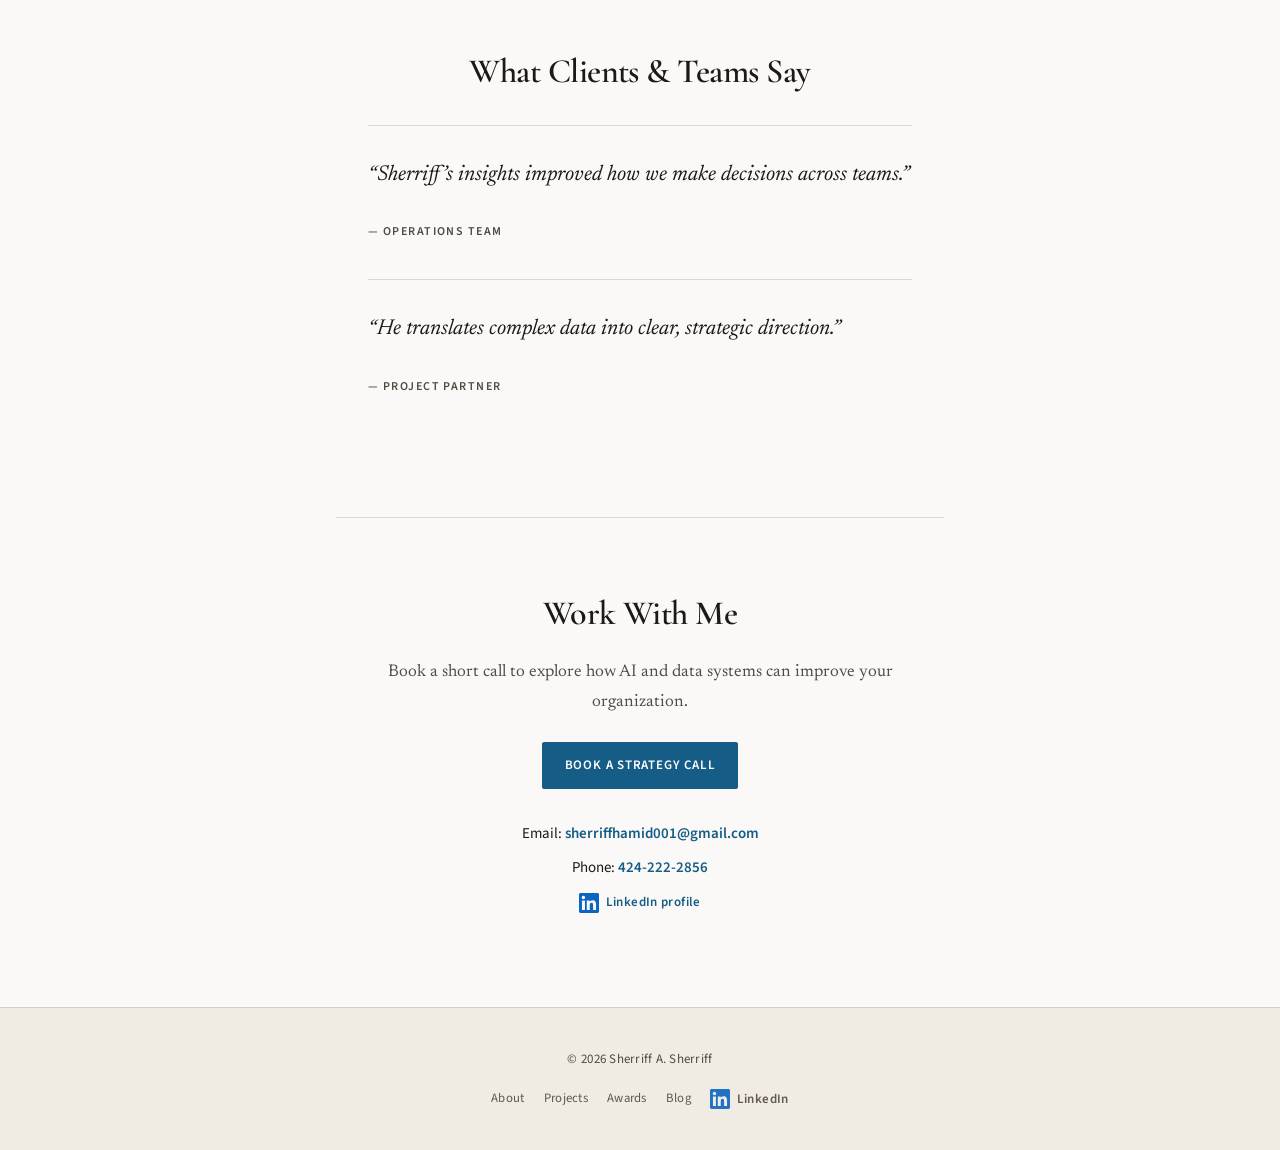
==== commit 68ebd83d: "Sample Work: horizontal categories and professional naming Made-with: Cursor" ====
--- a/index.html
+++ b/index.html
@@ -631,11 +631,11 @@
     <p class="section-kicker">Proof of work</p>
     <h2 id="sample-work-heading">Sample Work</h2>
     <p class="subtext">
-      Examples of how data is transformed into actionable insights and decision systems. Organized by: Data Story Telling, Policy, Business Strategy, and Business Automation.
+      Examples of how data is transformed into actionable insights and decision systems. Organized by: Business Strategy, Business Automation, Policy, and Data Storytelling.
     </p>
     <div class="sample-category-grid prose-flow" style="margin-top: 1rem;">
-      <div class="sample-category">
-        <h3>Data Story Telling</h3>
+      <div class="sample-category sample-category--data-storytelling">
+        <h3>Data Storytelling</h3>
         <p class="subtext">A narrative-first view of insights so stakeholders instantly understand the “so what”.</p>
         <p class="cta-row">
           <a href="https://drive.google.com/file/d/1vATfNU0TUw4YGH2IaPoyBc5cxW7QI_kV/view?usp=drive_link" class="btn" target="_blank" rel="noopener noreferrer">View sample report 1</a>
@@ -869,7 +869,7 @@
         </script>
       </div>
 
-      <div class="sample-category">
+      <div class="sample-category sample-category--policy">
         <h3>Policy</h3>
         <p class="subtext">Evidence and interpretation designed for decision-makers and non-technical audiences.</p>
         <p class="cta-row">
@@ -877,7 +877,7 @@
         </p>
       </div>
 
-      <div class="sample-category">
+      <div class="sample-category sample-category--business-strategy">
         <h3>Business Strategy</h3>
         <p class="subtext">Operational KPIs and performance drivers turned into a clear “next bets” plan.</p>
         <p class="cta-row">
@@ -885,7 +885,7 @@
         </p>
       </div>
 
-      <div class="sample-category">
+      <div class="sample-category sample-category--business-automation">
         <h3>Business Automation</h3>
         <p class="subtext">Systems that automate repeatable analytics, reporting, and monitoring workflows.</p>
         <p class="cta-row">
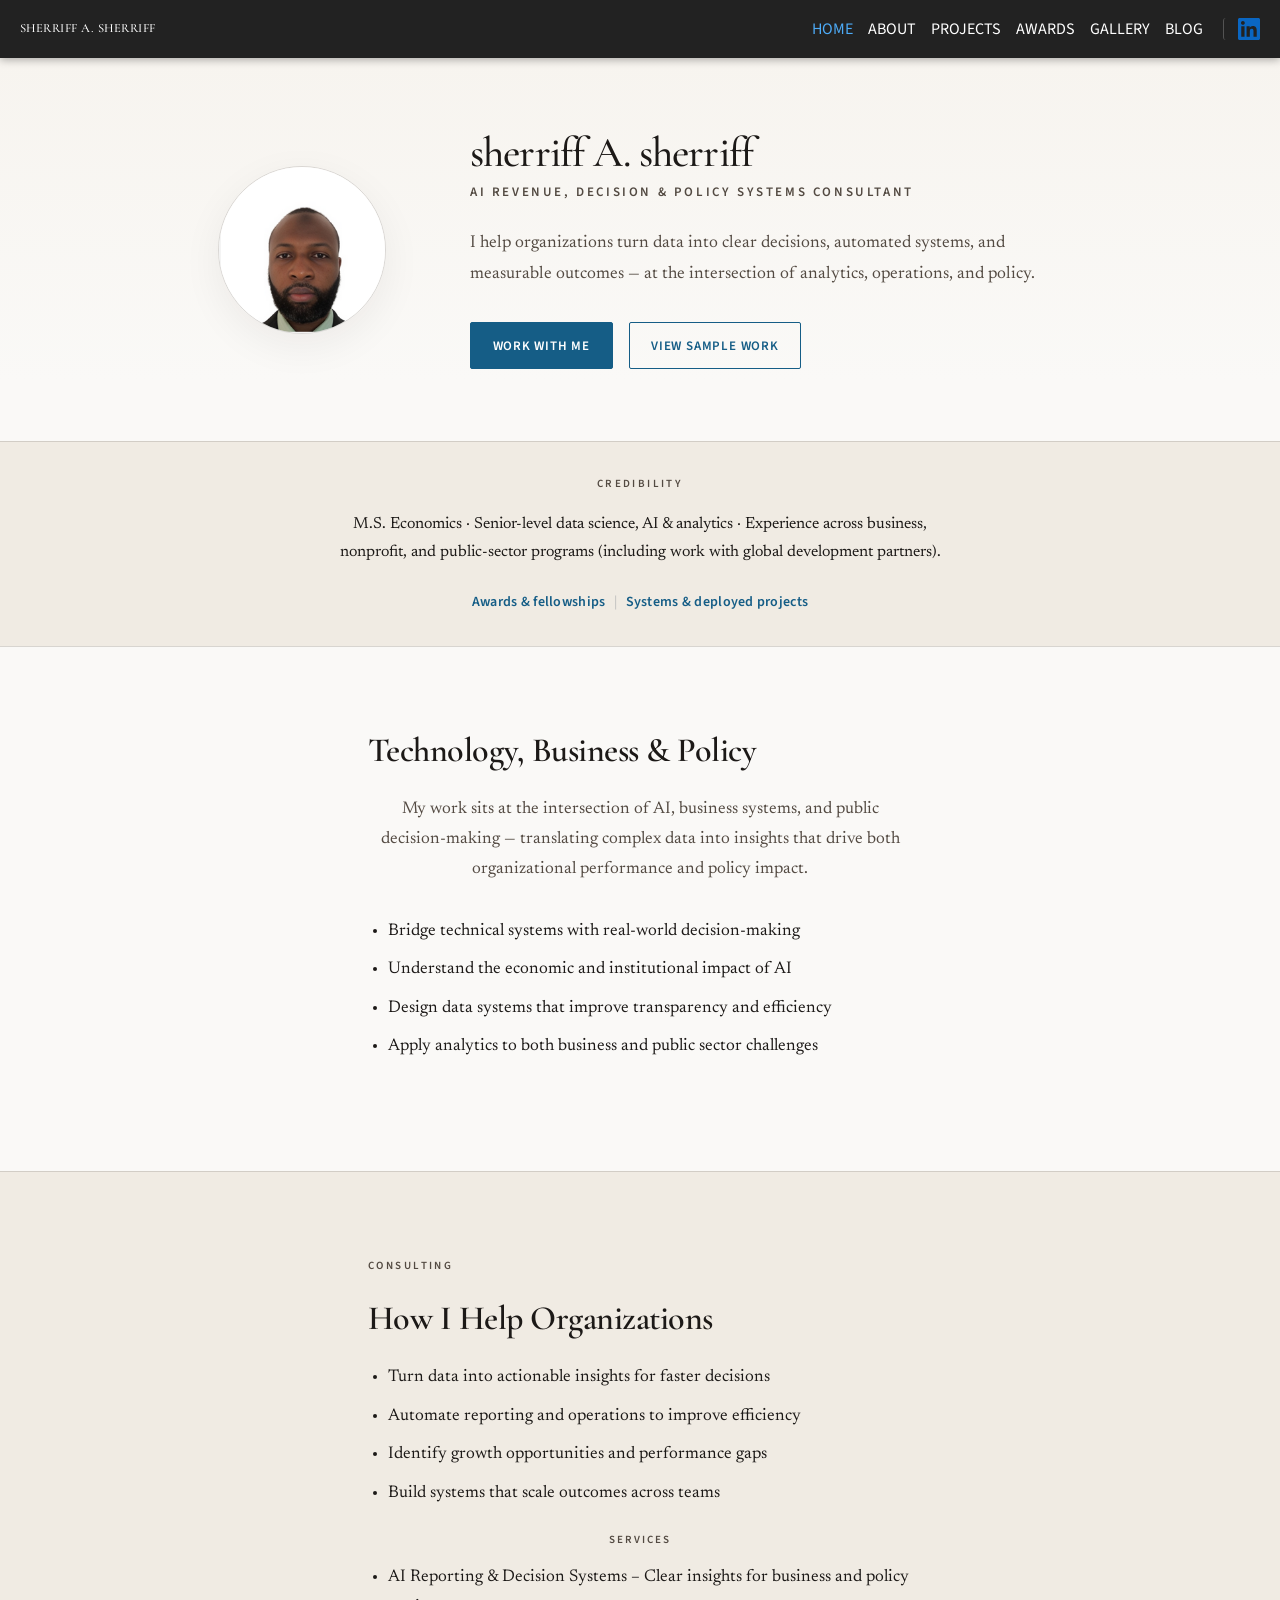
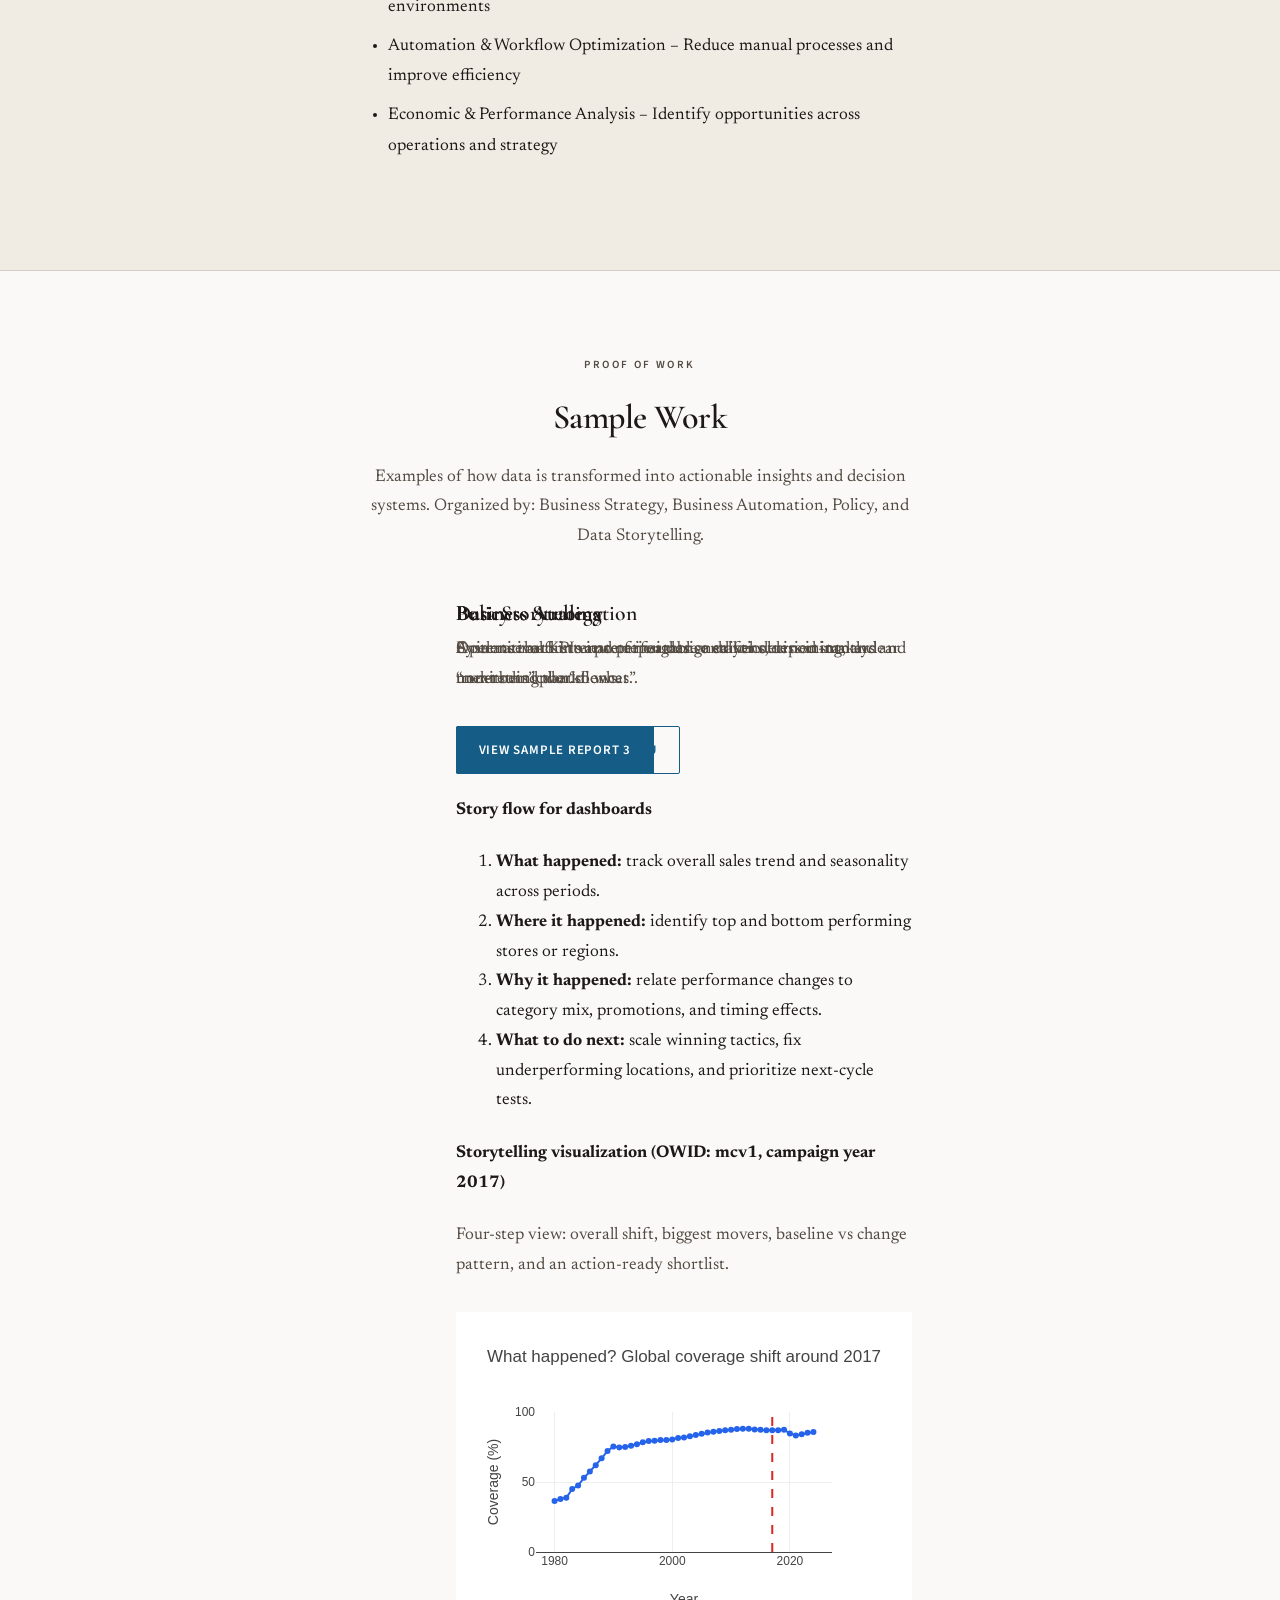
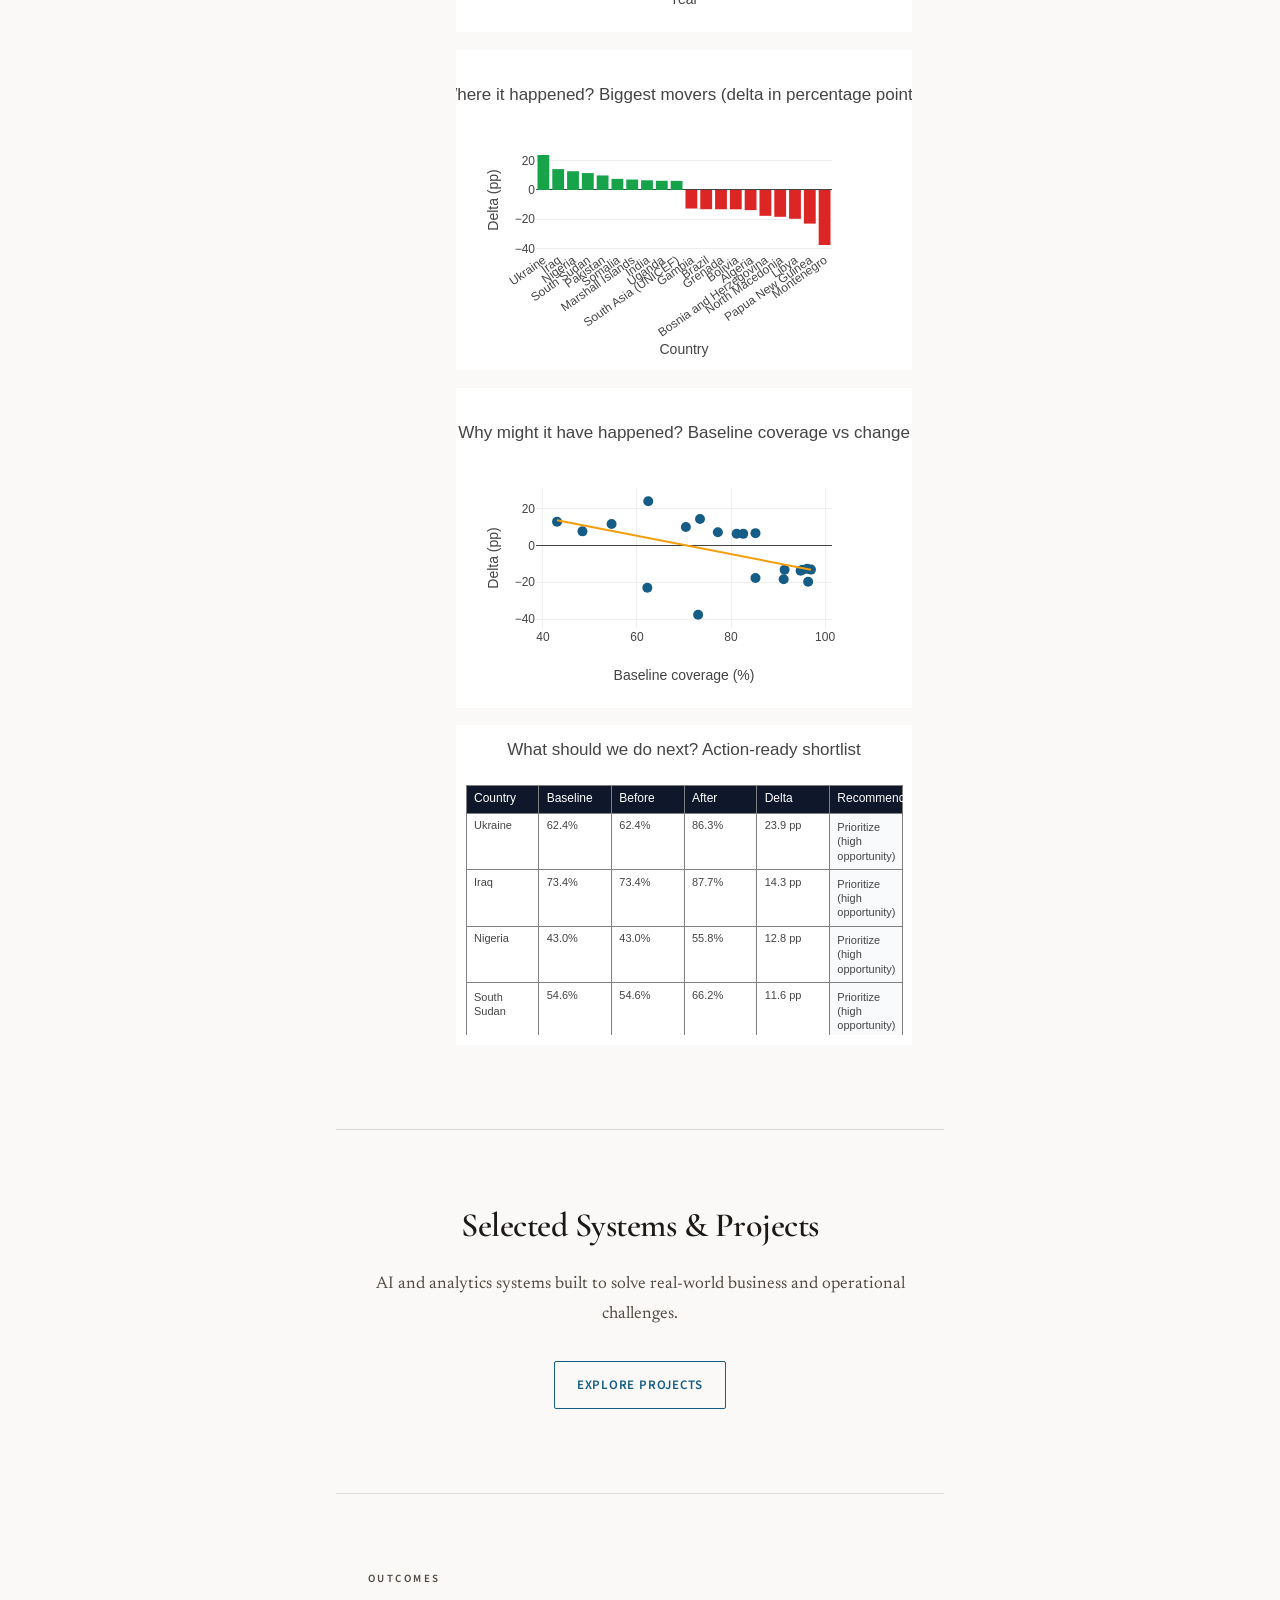
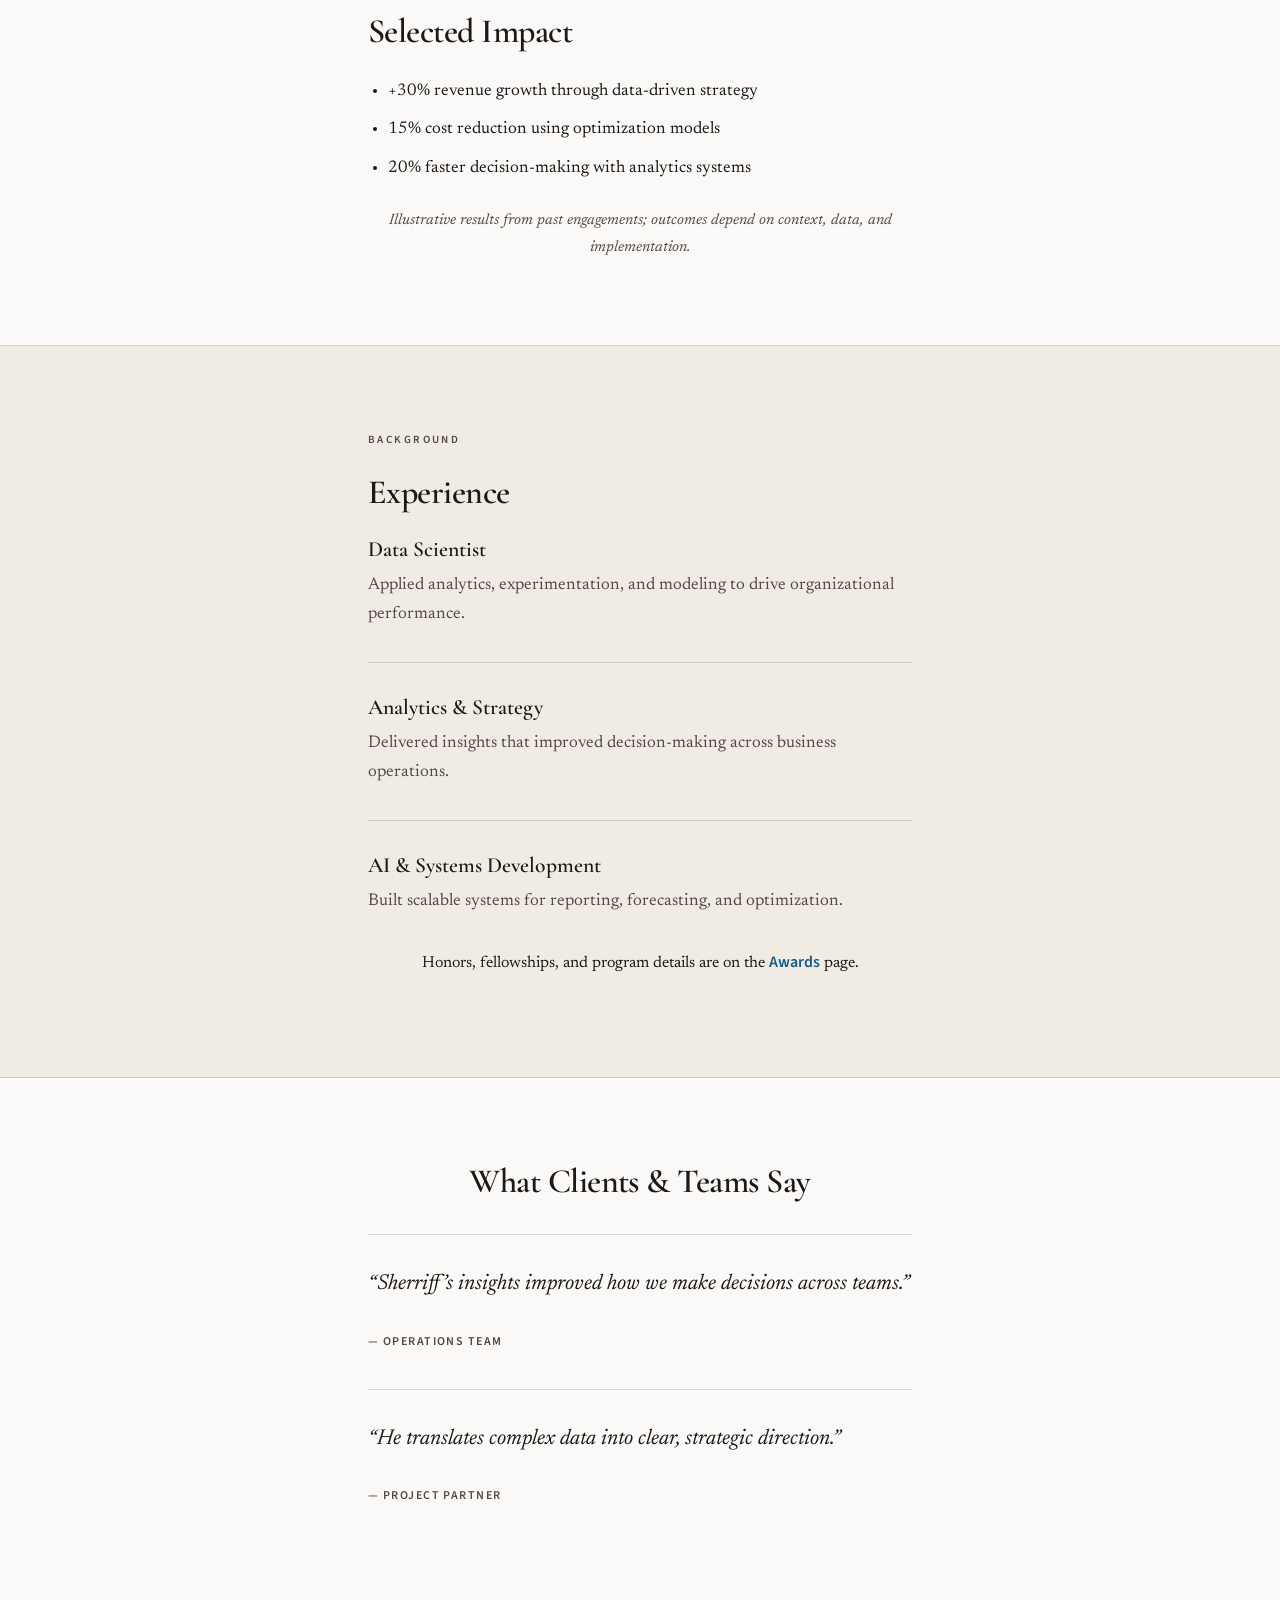
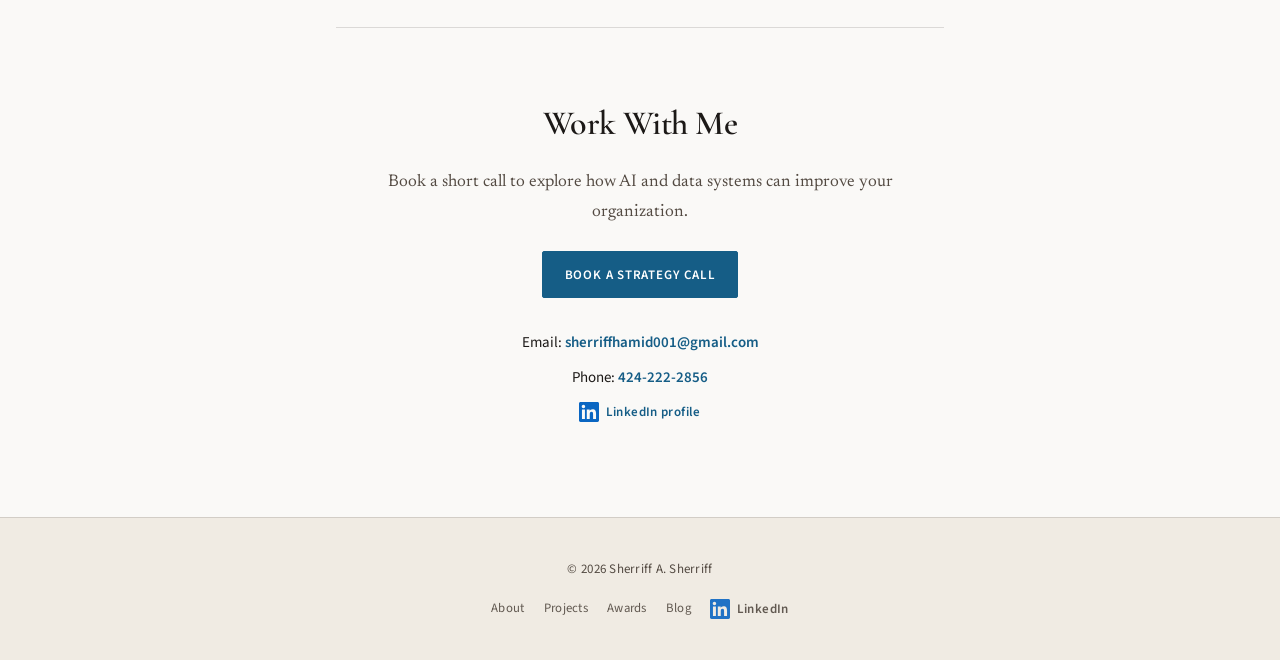
==== commit 66234d79: "Sample Work: force 4-column grid via inline styles Made-with: Cursor" ====
--- a/index.html
+++ b/index.html
@@ -633,8 +633,8 @@
     <p class="subtext">
       Examples of how data is transformed into actionable insights and decision systems. Organized by: Business Strategy, Business Automation, Policy, and Data Storytelling.
     </p>
-    <div class="sample-category-grid prose-flow" style="margin-top: 1rem;">
-      <div class="sample-category sample-category--data-storytelling">
+    <div class="sample-category-grid prose-flow" style="margin-top: 1rem; display:grid; grid-template-columns: repeat(4, minmax(0, 1fr)); gap: 1.1rem;">
+      <div class="sample-category sample-category--data-storytelling" style="grid-area: data-storytelling; min-width: 0;">
         <h3>Data Storytelling</h3>
         <p class="subtext">A narrative-first view of insights so stakeholders instantly understand the “so what”.</p>
         <p class="cta-row">
@@ -869,7 +869,7 @@
         </script>
       </div>
 
-      <div class="sample-category sample-category--policy">
+      <div class="sample-category sample-category--policy" style="grid-area: policy; min-width: 0;">
         <h3>Policy</h3>
         <p class="subtext">Evidence and interpretation designed for decision-makers and non-technical audiences.</p>
         <p class="cta-row">
@@ -877,7 +877,7 @@
         </p>
       </div>
 
-      <div class="sample-category sample-category--business-strategy">
+      <div class="sample-category sample-category--business-strategy" style="grid-area: business-strategy; min-width: 0;">
         <h3>Business Strategy</h3>
         <p class="subtext">Operational KPIs and performance drivers turned into a clear “next bets” plan.</p>
         <p class="cta-row">
@@ -885,7 +885,7 @@
         </p>
       </div>
 
-      <div class="sample-category sample-category--business-automation">
+      <div class="sample-category sample-category--business-automation" style="grid-area: business-automation; min-width: 0;">
         <h3>Business Automation</h3>
         <p class="subtext">Systems that automate repeatable analytics, reporting, and monitoring workflows.</p>
         <p class="cta-row">
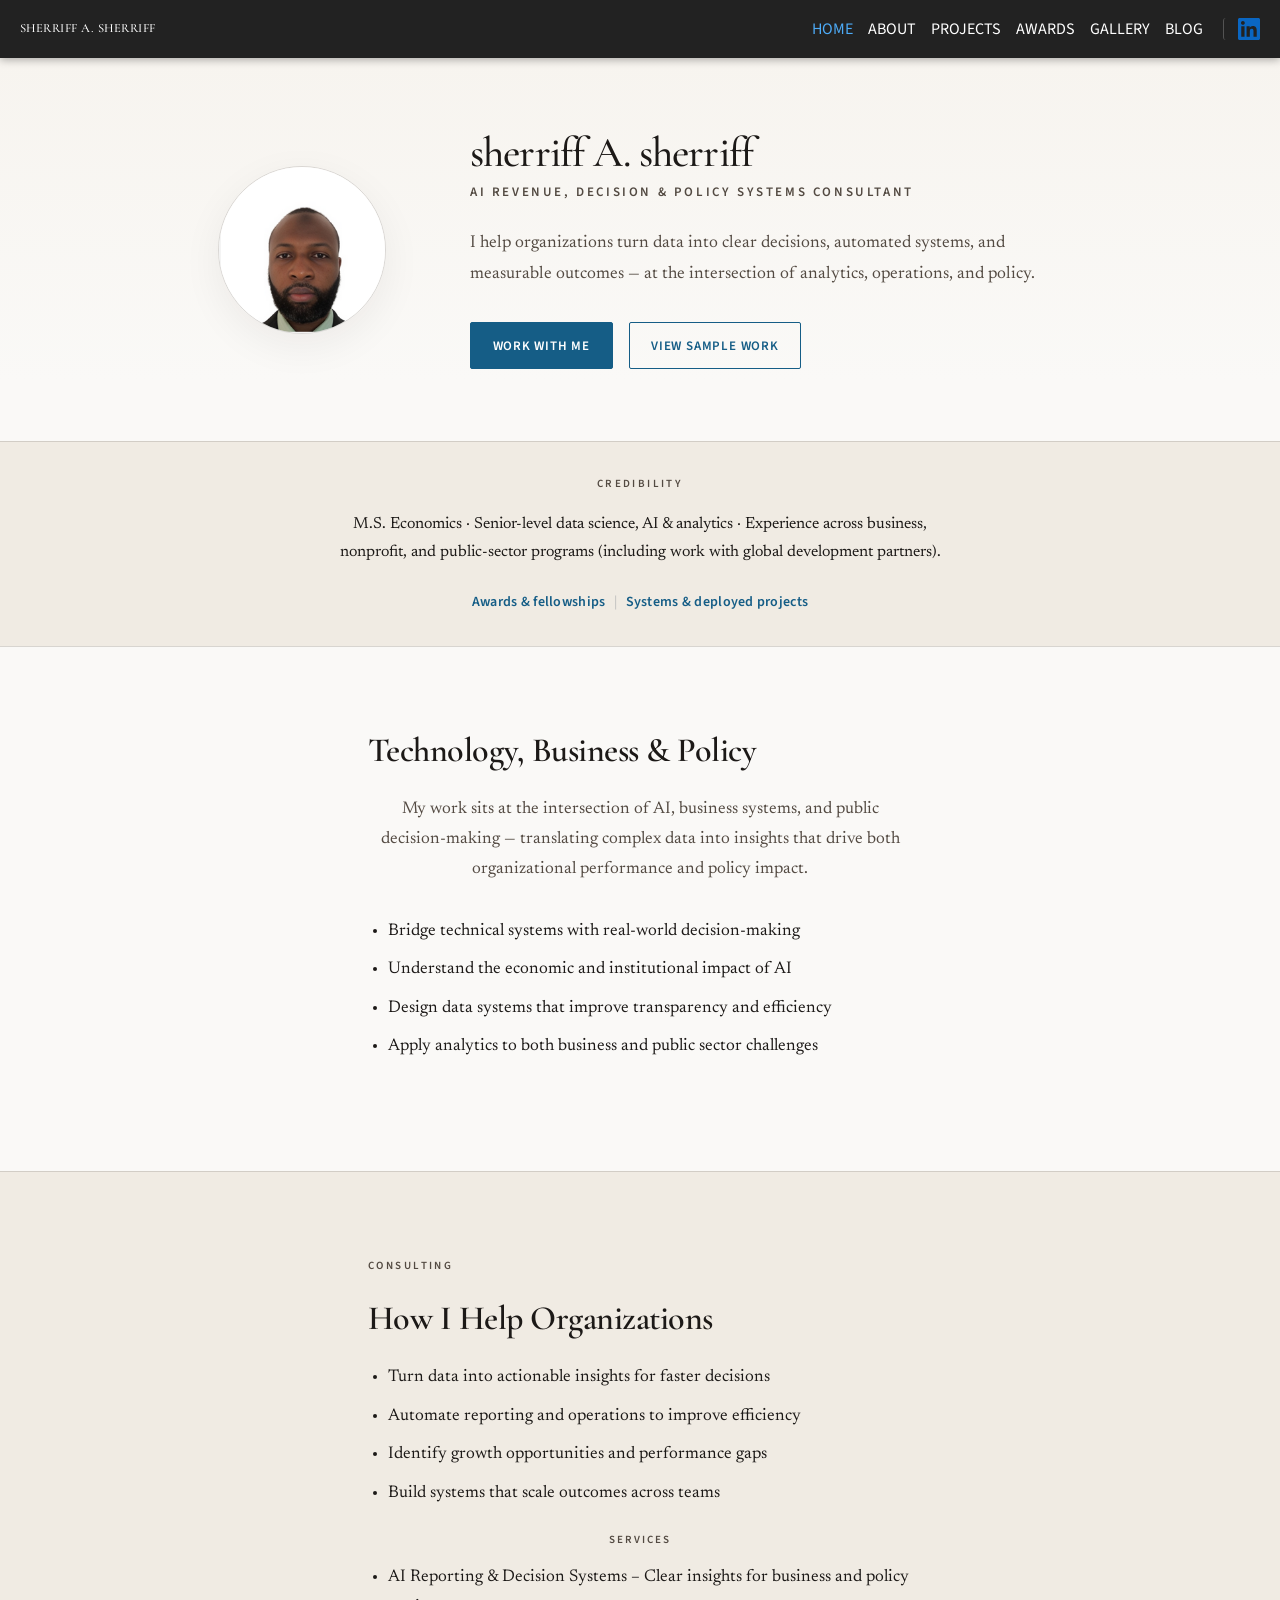
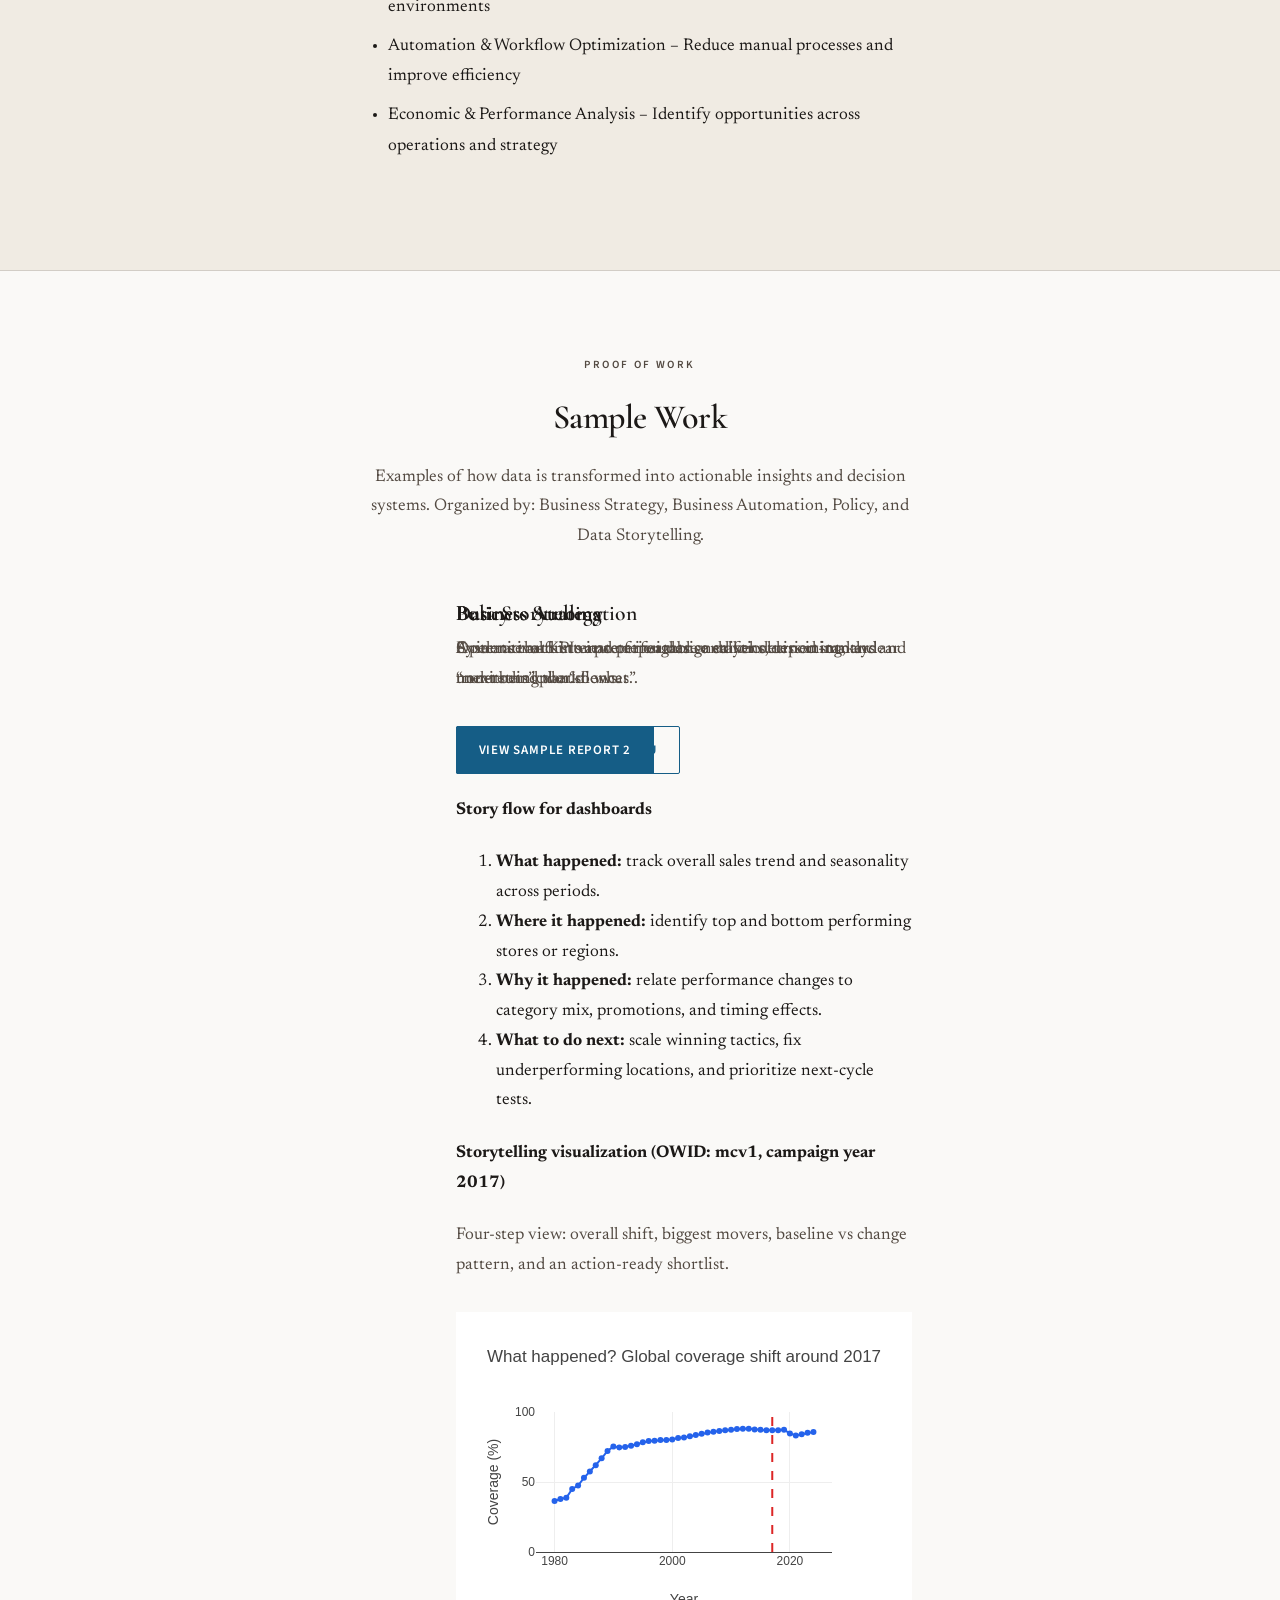
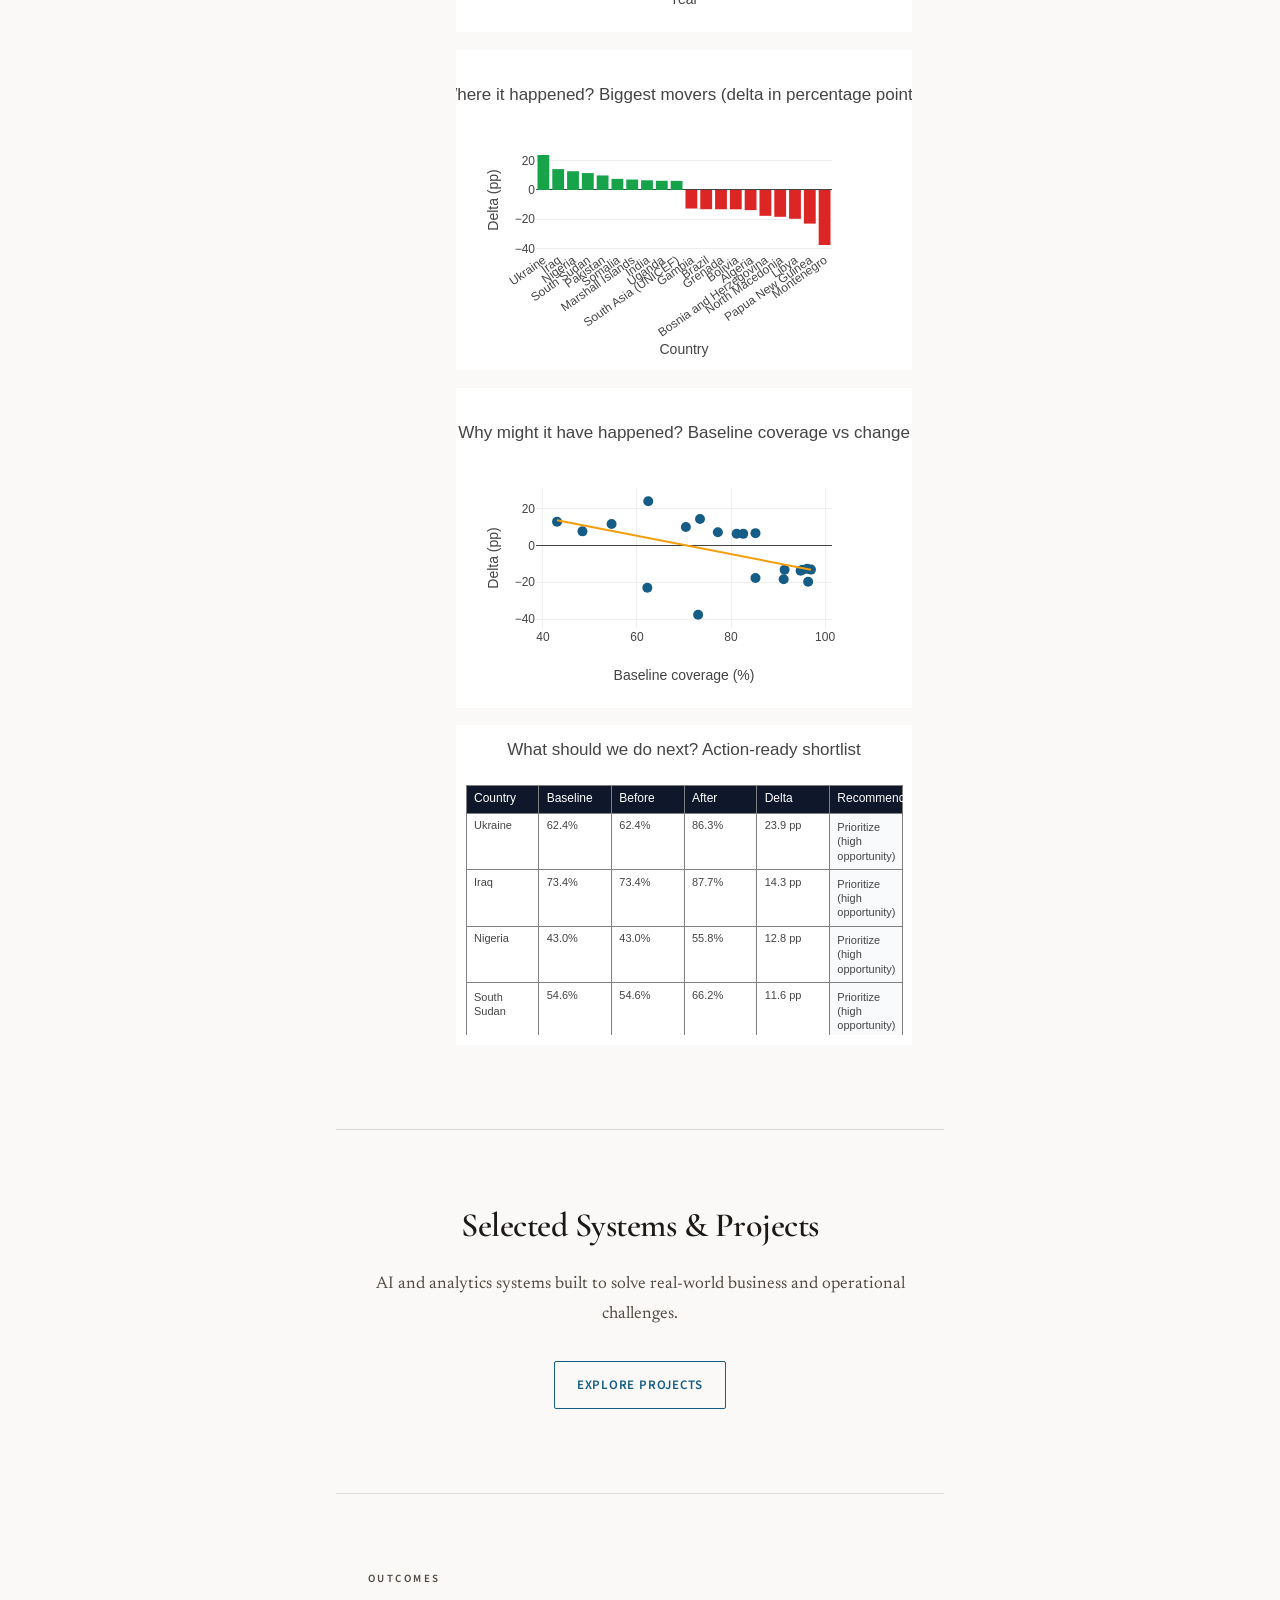
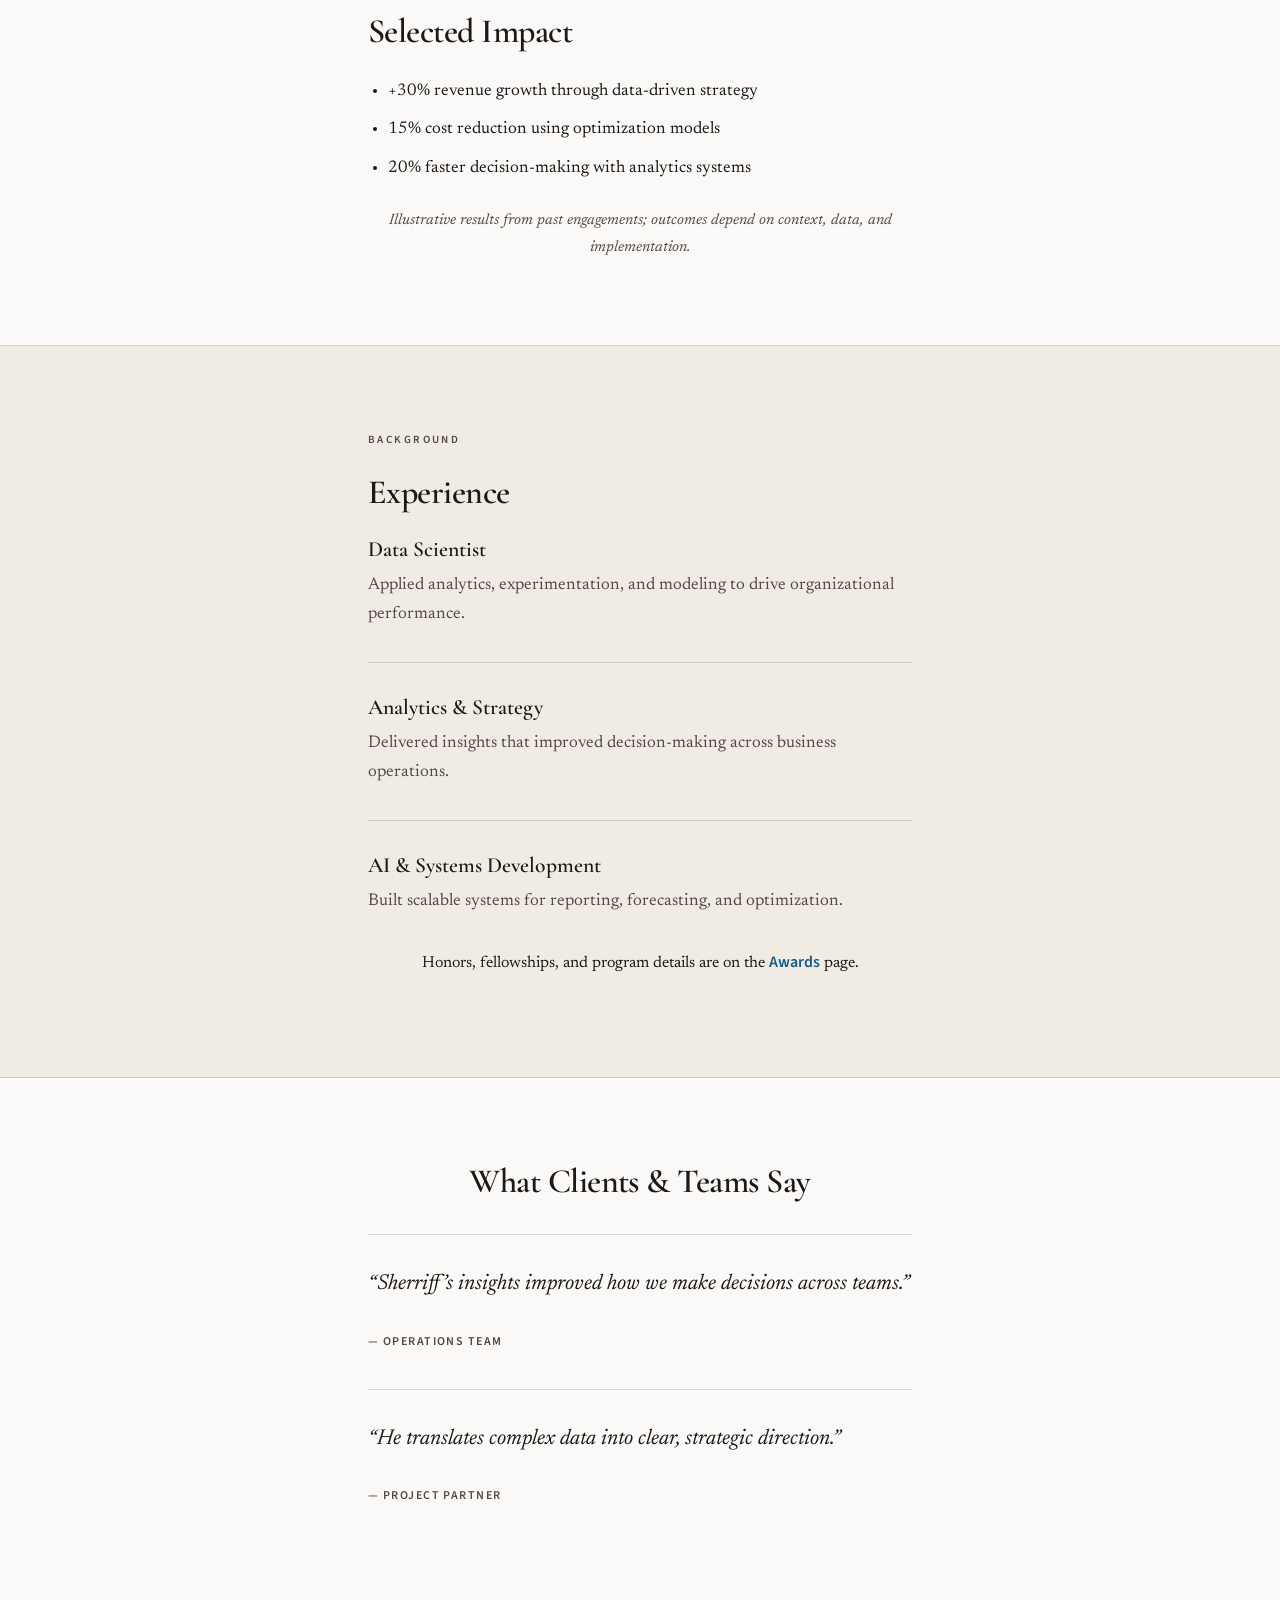
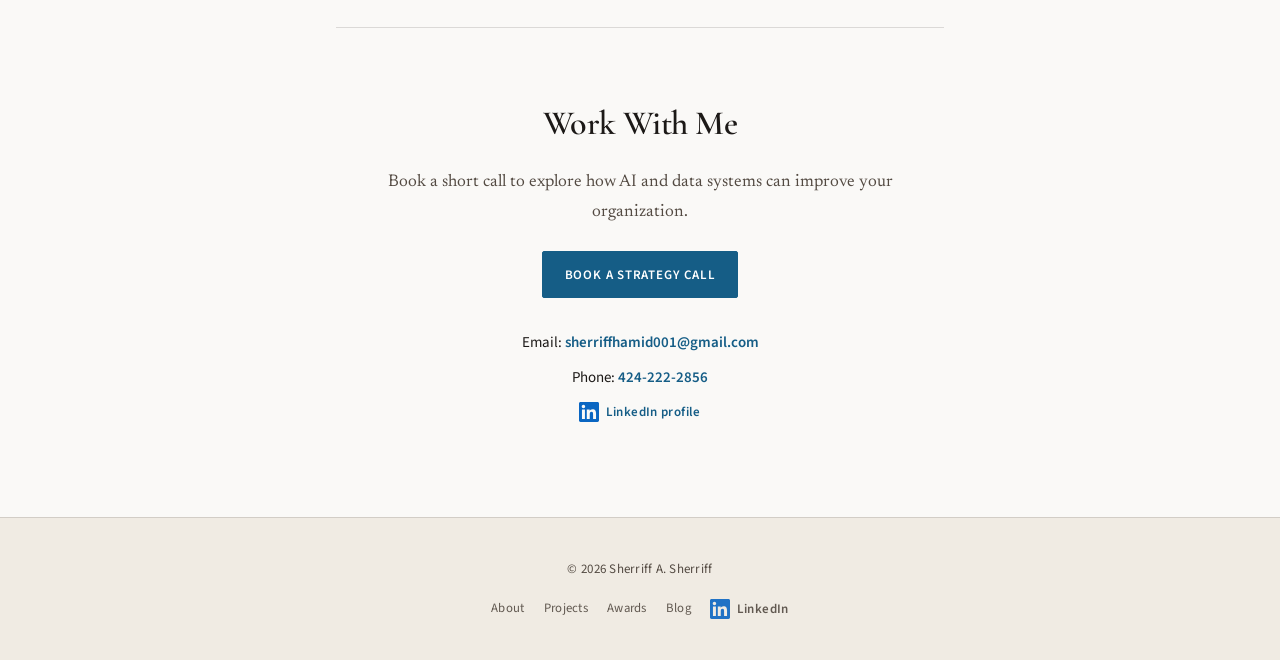
==== commit 3c3f418c: "Sample Work: requested order and boxed headers Made-with: Cursor" ====
--- a/index.html
+++ b/index.html
@@ -869,11 +869,11 @@
         </script>
       </div>
 
-      <div class="sample-category sample-category--policy" style="grid-area: policy; min-width: 0;">
-        <h3>Policy</h3>
-        <p class="subtext">Evidence and interpretation designed for decision-makers and non-technical audiences.</p>
+      <div class="sample-category sample-category--business-automation" style="grid-area: business-automation; min-width: 0;">
+        <h3>Business Automation</h3>
+        <p class="subtext">Systems that automate repeatable analytics, reporting, and monitoring workflows.</p>
         <p class="cta-row">
-          <a href="https://drive.google.com/file/d/1eYwPJSnqS3Vyf3_WNritXEcFzAmUFEaL/view?usp=drive_link" class="btn" target="_blank" rel="noopener noreferrer">View sample report 2</a>
+          <a href="https://drive.google.com/file/d/1hONbmxJJyuRvF4RaMARZ0yhGQeRuYc12/view?usp=drive_link" class="btn" target="_blank" rel="noopener noreferrer">View sample report 3</a>
         </p>
       </div>
 
@@ -885,11 +885,11 @@
         </p>
       </div>
 
-      <div class="sample-category sample-category--business-automation" style="grid-area: business-automation; min-width: 0;">
-        <h3>Business Automation</h3>
-        <p class="subtext">Systems that automate repeatable analytics, reporting, and monitoring workflows.</p>
+      <div class="sample-category sample-category--policy" style="grid-area: policy; min-width: 0;">
+        <h3>Policy</h3>
+        <p class="subtext">Evidence and interpretation designed for decision-makers and non-technical audiences.</p>
         <p class="cta-row">
-          <a href="https://drive.google.com/file/d/1hONbmxJJyuRvF4RaMARZ0yhGQeRuYc12/view?usp=drive_link" class="btn" target="_blank" rel="noopener noreferrer">View sample report 3</a>
+          <a href="https://drive.google.com/file/d/1eYwPJSnqS3Vyf3_WNritXEcFzAmUFEaL/view?usp=drive_link" class="btn" target="_blank" rel="noopener noreferrer">View sample report 2</a>
         </p>
       </div>
     </div>
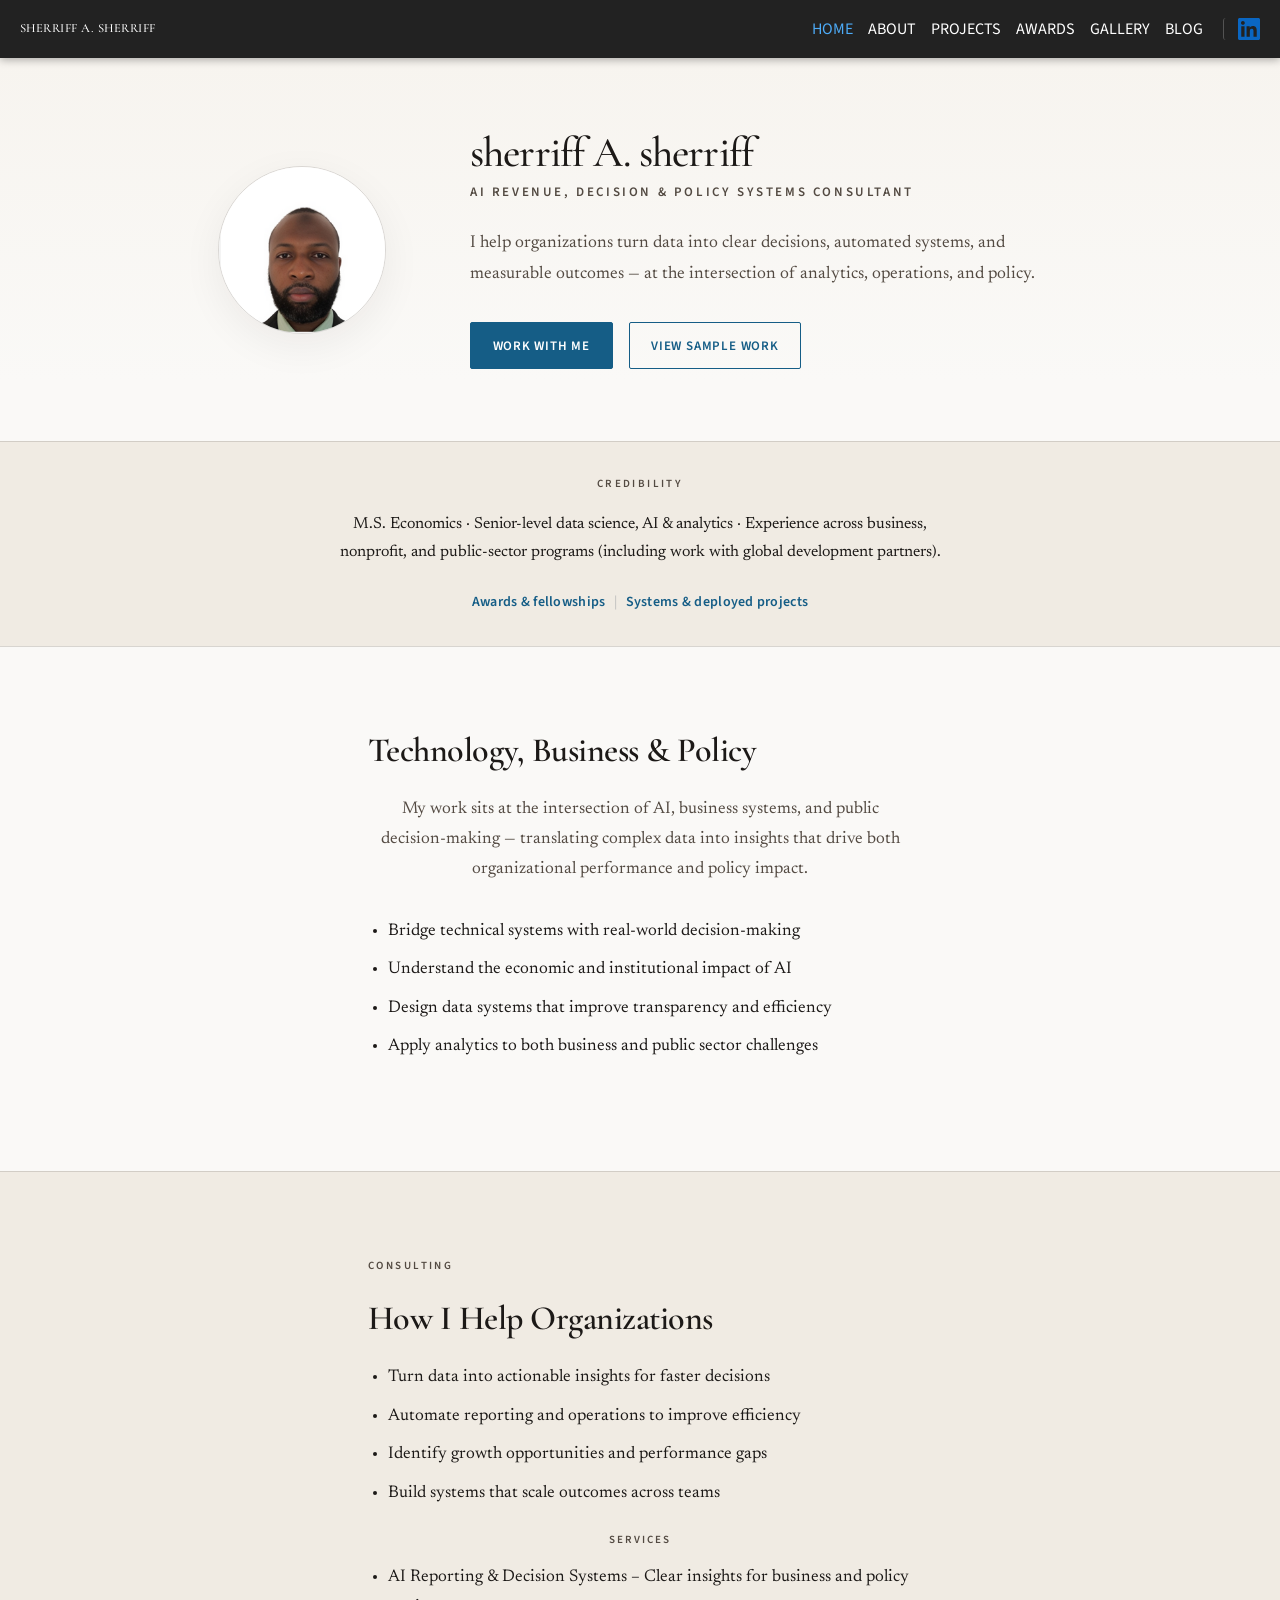
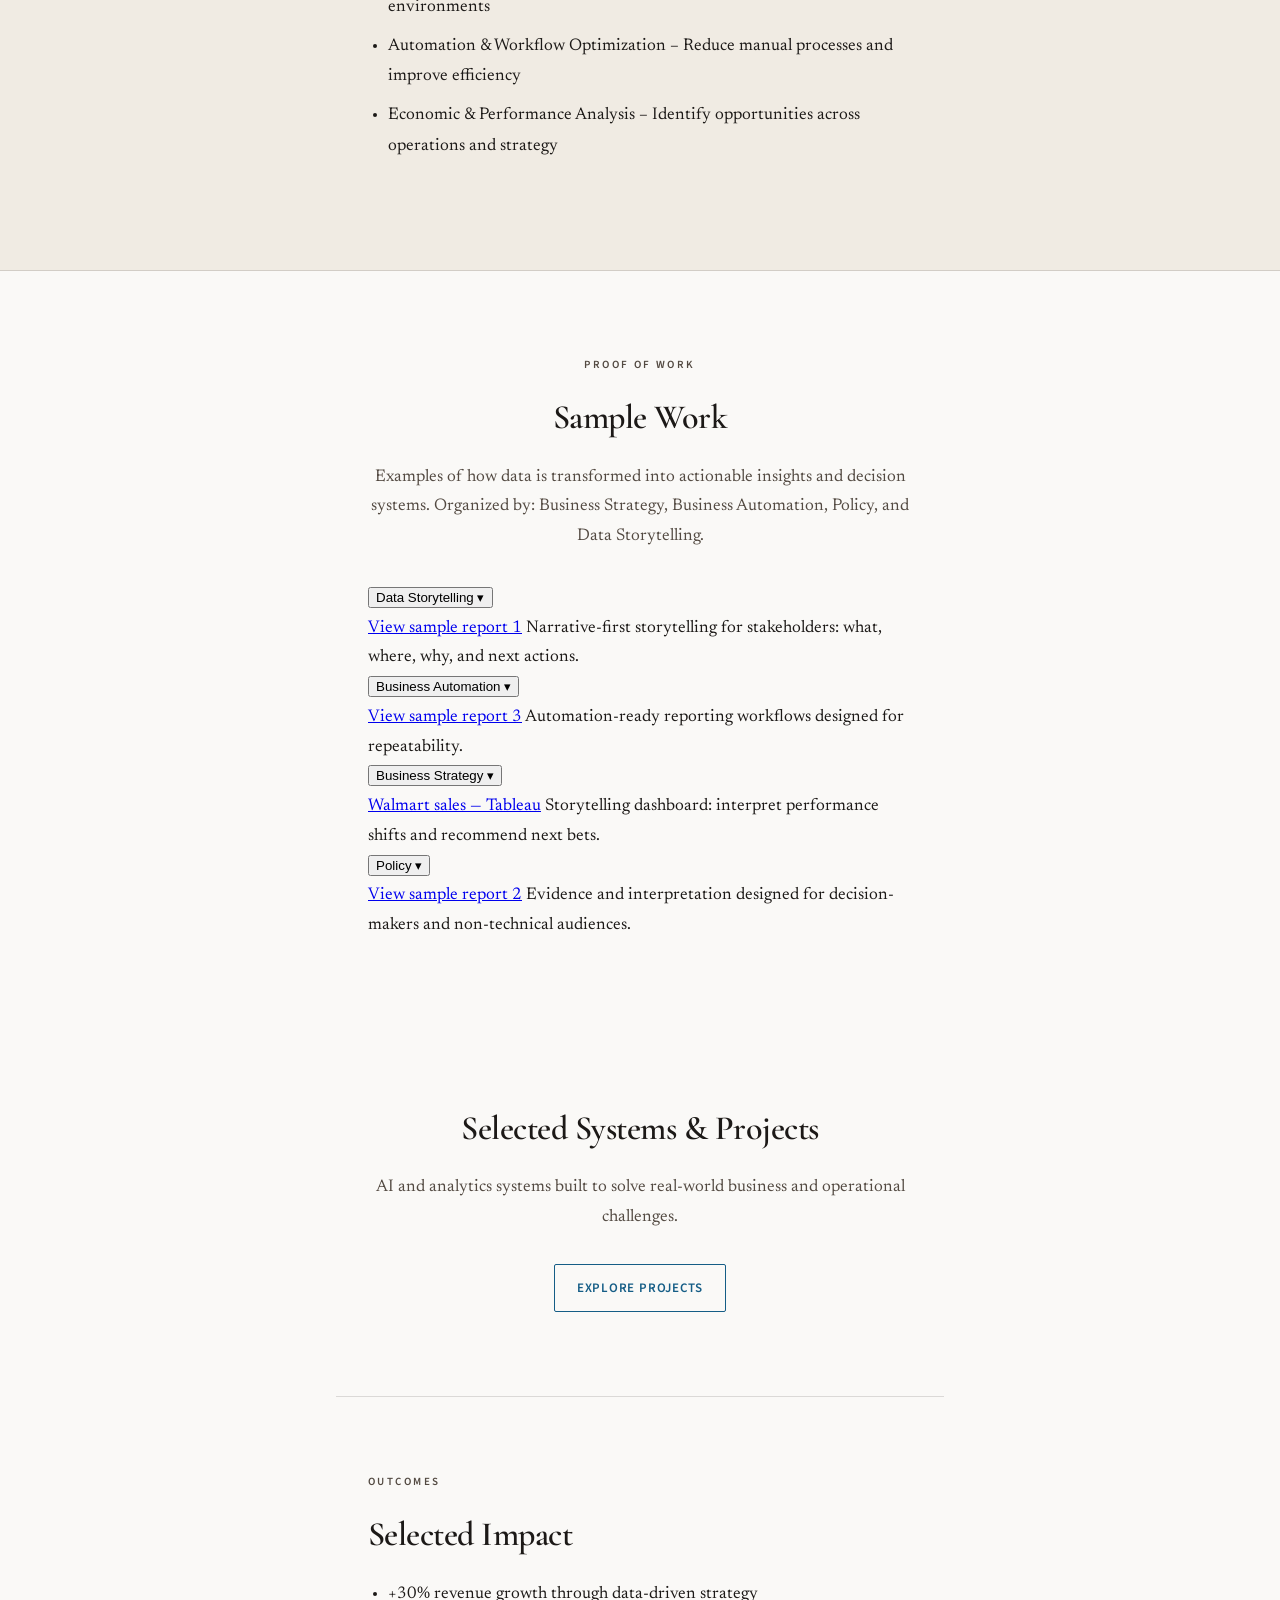
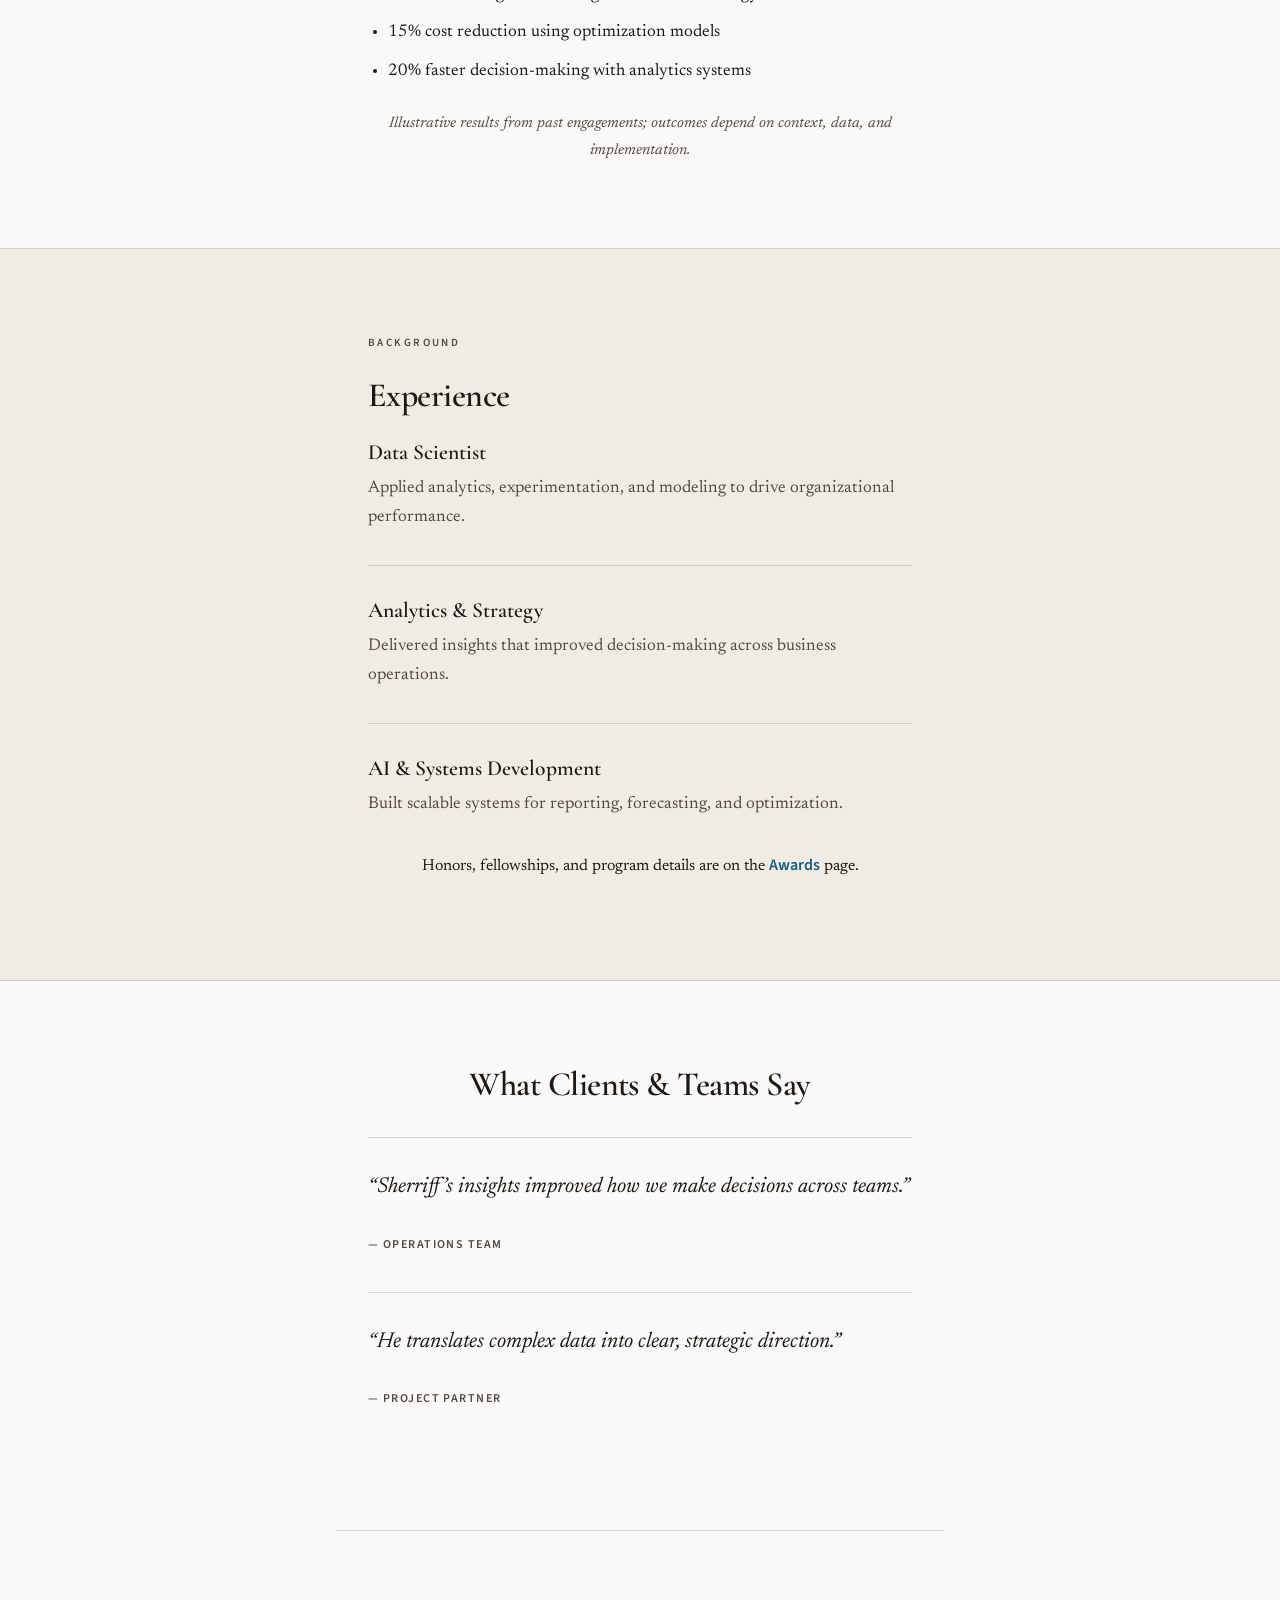
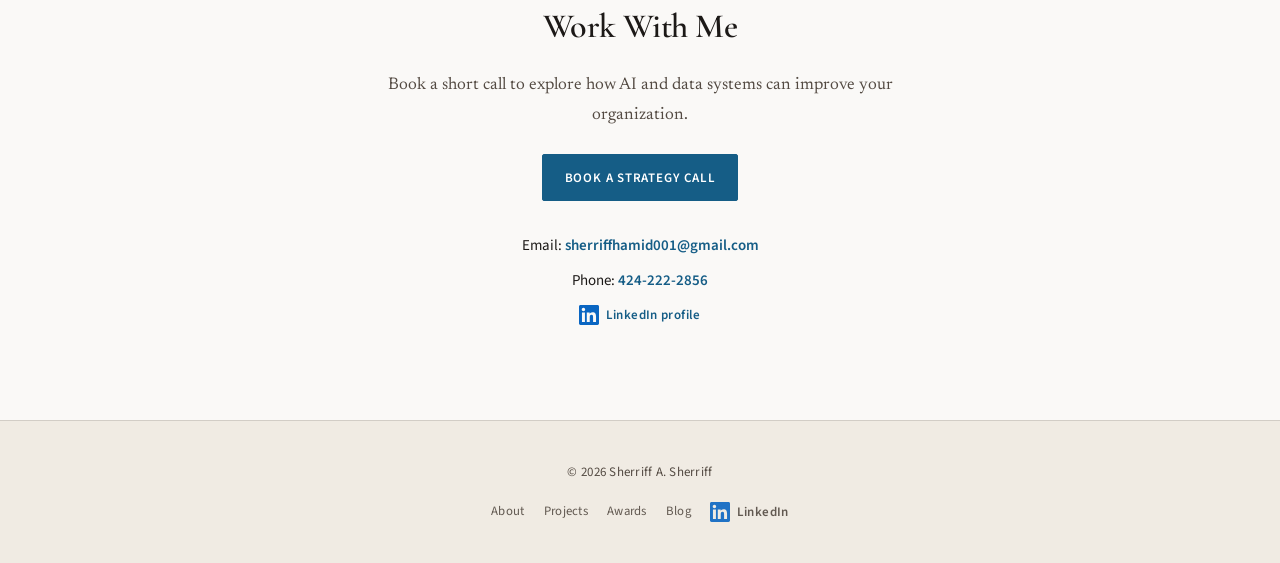
==== commit 1fe0d610: "Initial GitHub Pages user site: portfolio and project links Made-with: Cursor" ====
--- a/index.html
+++ b/index.html
@@ -633,7 +633,7 @@
     <p class="subtext">
       Examples of how data is transformed into actionable insights and decision systems. Organized by: Business Strategy, Business Automation, Policy, and Data Storytelling.
     </p>
-    <div class="sample-category-grid prose-flow" style="margin-top: 1rem; display:grid; grid-template-columns: repeat(4, minmax(0, 1fr)); gap: 1.1rem;">
+    <div class="sample-category-grid prose-flow" style="margin-top: 1rem; display:none; grid-template-columns: repeat(4, minmax(0, 1fr)); gap: 1.1rem;">
       <div class="sample-category sample-category--data-storytelling" style="grid-area: data-storytelling; min-width: 0;">
         <h3>Data Storytelling</h3>
         <p class="subtext">A narrative-first view of insights so stakeholders instantly understand the “so what”.</p>
@@ -666,8 +666,8 @@
           </noscript>
         </div>
 
-        <script src="https://cdn.plot.ly/plotly-2.32.0.min.js"></script>
-        <script>
+        <script type="text/plain" src="https://cdn.plot.ly/plotly-2.32.0.min.js"></script>
+        <script type="text/plain">
           (function () {
             function fmt1(x) { return (Math.round(x * 10) / 10).toFixed(1); }
 
@@ -893,7 +893,62 @@
         </p>
       </div>
     </div>
+    <div class="work-sample-dropdowns prose-flow" style="margin-top: 1rem;">
+      <div class="dropdown-mag">
+        <button type="button" onclick="toggleDropdown(this)">Data Storytelling ▾</button>
+        <div class="dropdown-body">
+          <div class="project-line">
+            <a href="https://drive.google.com/file/d/1vATfNU0TUw4YGH2IaPoyBc5cxW7QI_kV/view?usp=drive_link" target="_blank" rel="noopener noreferrer">View sample report 1</a>
+            <span class="desc">Narrative-first storytelling for stakeholders: what, where, why, and next actions.</span>
+          </div>
+        </div>
+      </div>
+
+      <div class="dropdown-mag">
+        <button type="button" onclick="toggleDropdown(this)">Business Automation ▾</button>
+        <div class="dropdown-body">
+          <div class="project-line">
+            <a href="https://drive.google.com/file/d/1hONbmxJJyuRvF4RaMARZ0yhGQeRuYc12/view?usp=drive_link" target="_blank" rel="noopener noreferrer">View sample report 3</a>
+            <span class="desc">Automation-ready reporting workflows designed for repeatability.</span>
+          </div>
+        </div>
+      </div>
+
+      <div class="dropdown-mag">
+        <button type="button" onclick="toggleDropdown(this)">Business Strategy ▾</button>
+        <div class="dropdown-body">
+          <div class="project-line">
+            <a href="https://public.tableau.com/app/profile/sherriff.abdul.hamid/viz/WalmartSalesAnalysisandPrediction/Dashboard2" target="_blank" rel="noopener noreferrer">Walmart sales — Tableau</a>
+            <span class="desc">Storytelling dashboard: interpret performance shifts and recommend next bets.</span>
+          </div>
+        </div>
+      </div>
+
+      <div class="dropdown-mag">
+        <button type="button" onclick="toggleDropdown(this)">Policy ▾</button>
+        <div class="dropdown-body">
+          <div class="project-line">
+            <a href="https://drive.google.com/file/d/1eYwPJSnqS3Vyf3_WNritXEcFzAmUFEaL/view?usp=drive_link" target="_blank" rel="noopener noreferrer">View sample report 2</a>
+            <span class="desc">Evidence and interpretation designed for decision-makers and non-technical audiences.</span>
+          </div>
+        </div>
+      </div>
+    </div>
   </section>
+
+  <script>
+    function toggleDropdown(button) {
+      var row = button.closest(".dropdown-mag");
+      row.classList.toggle("active");
+    }
+    window.addEventListener("click", function (event) {
+      if (!event.target.closest(".dropdown-mag")) {
+        document.querySelectorAll(".dropdown-mag.active").forEach(function (el) {
+          el.classList.remove("active");
+        });
+      }
+    });
+  </script>
 
   <!-- PROJECTS -->
   <section class="container" id="projects" aria-labelledby="projects-heading">
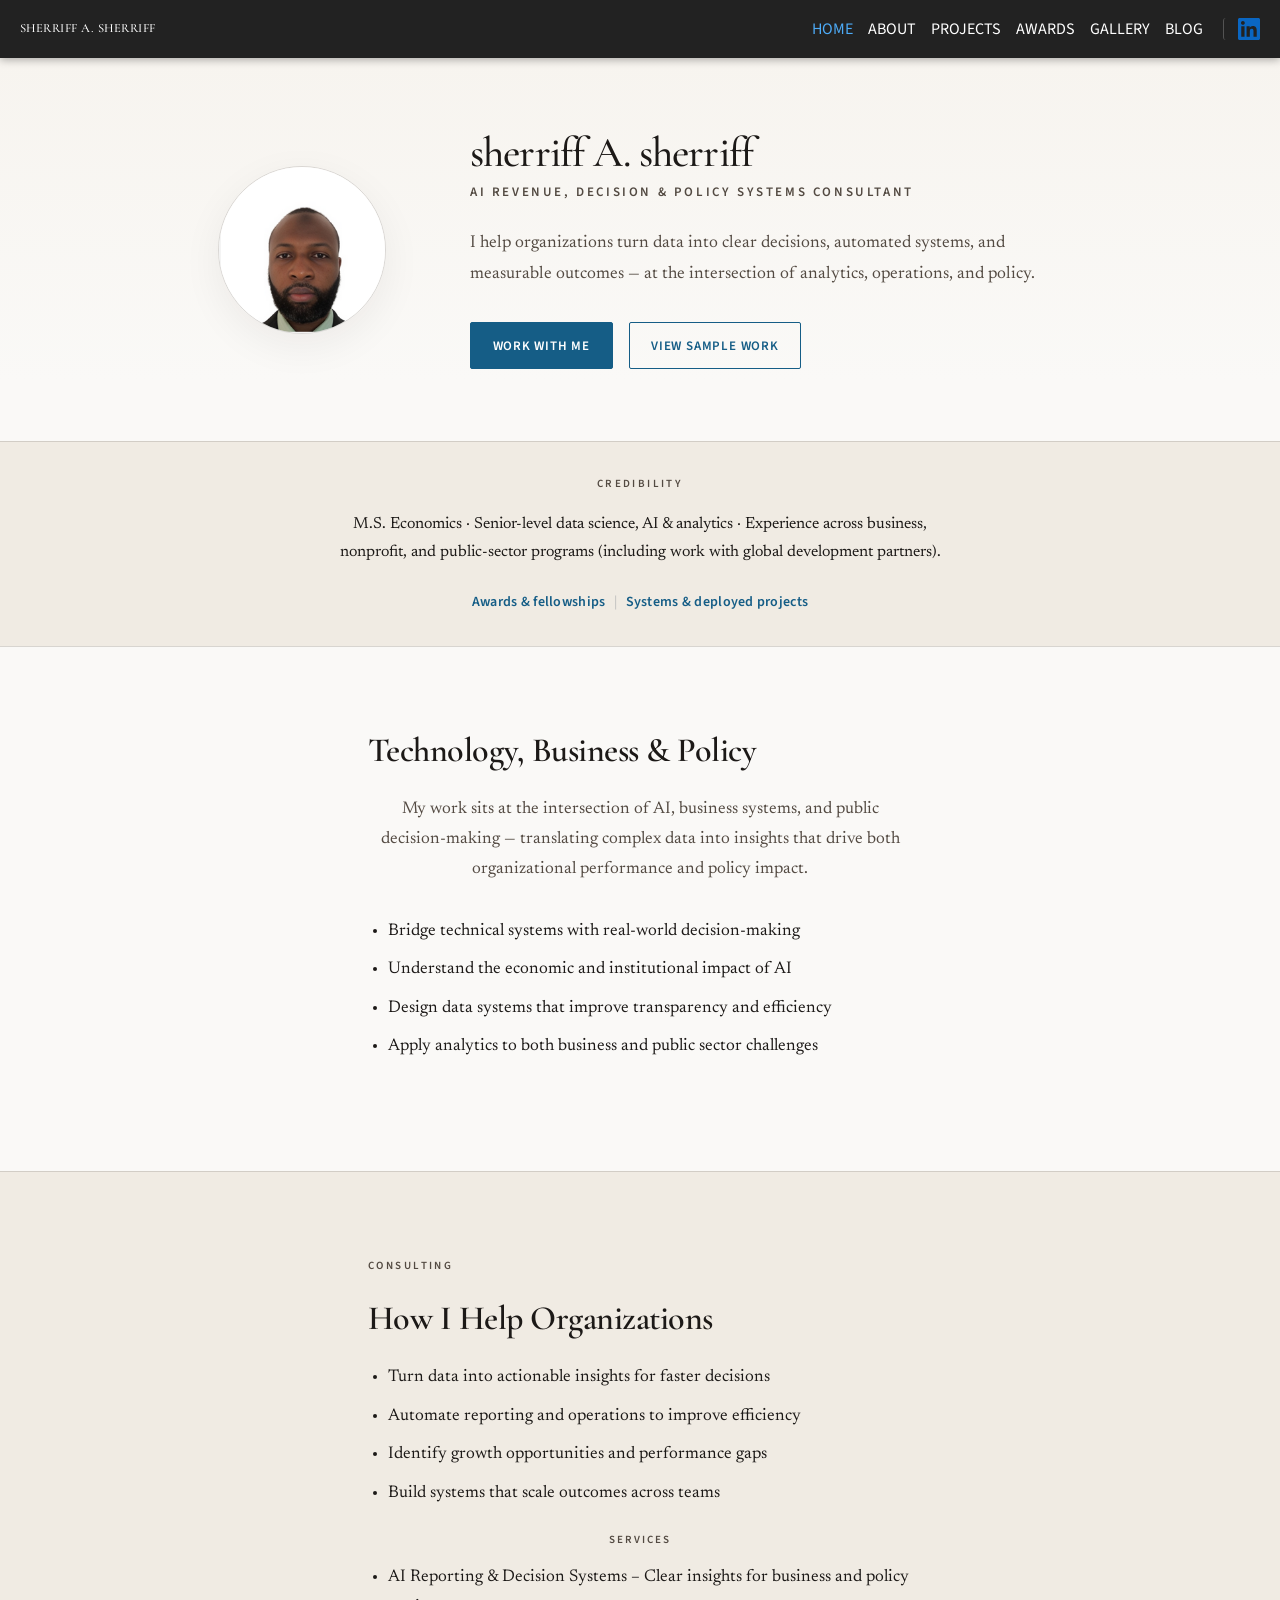
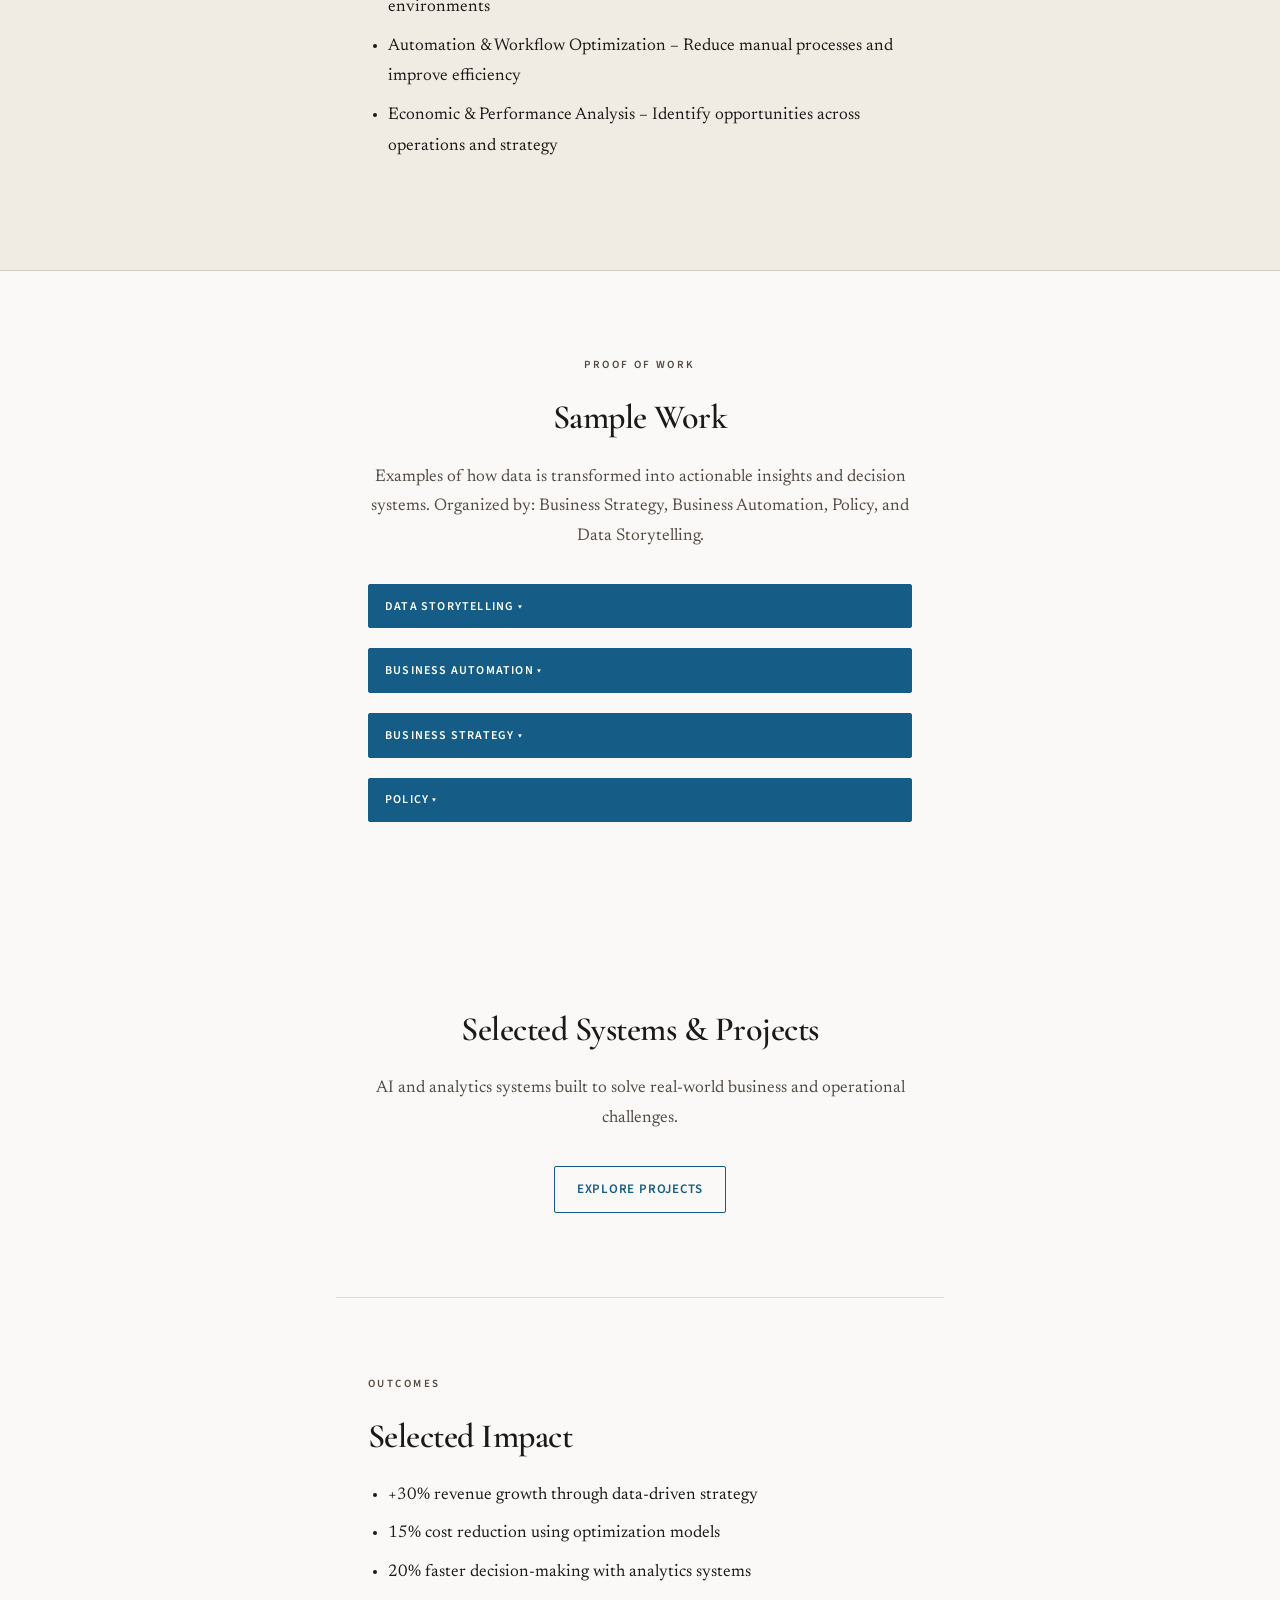
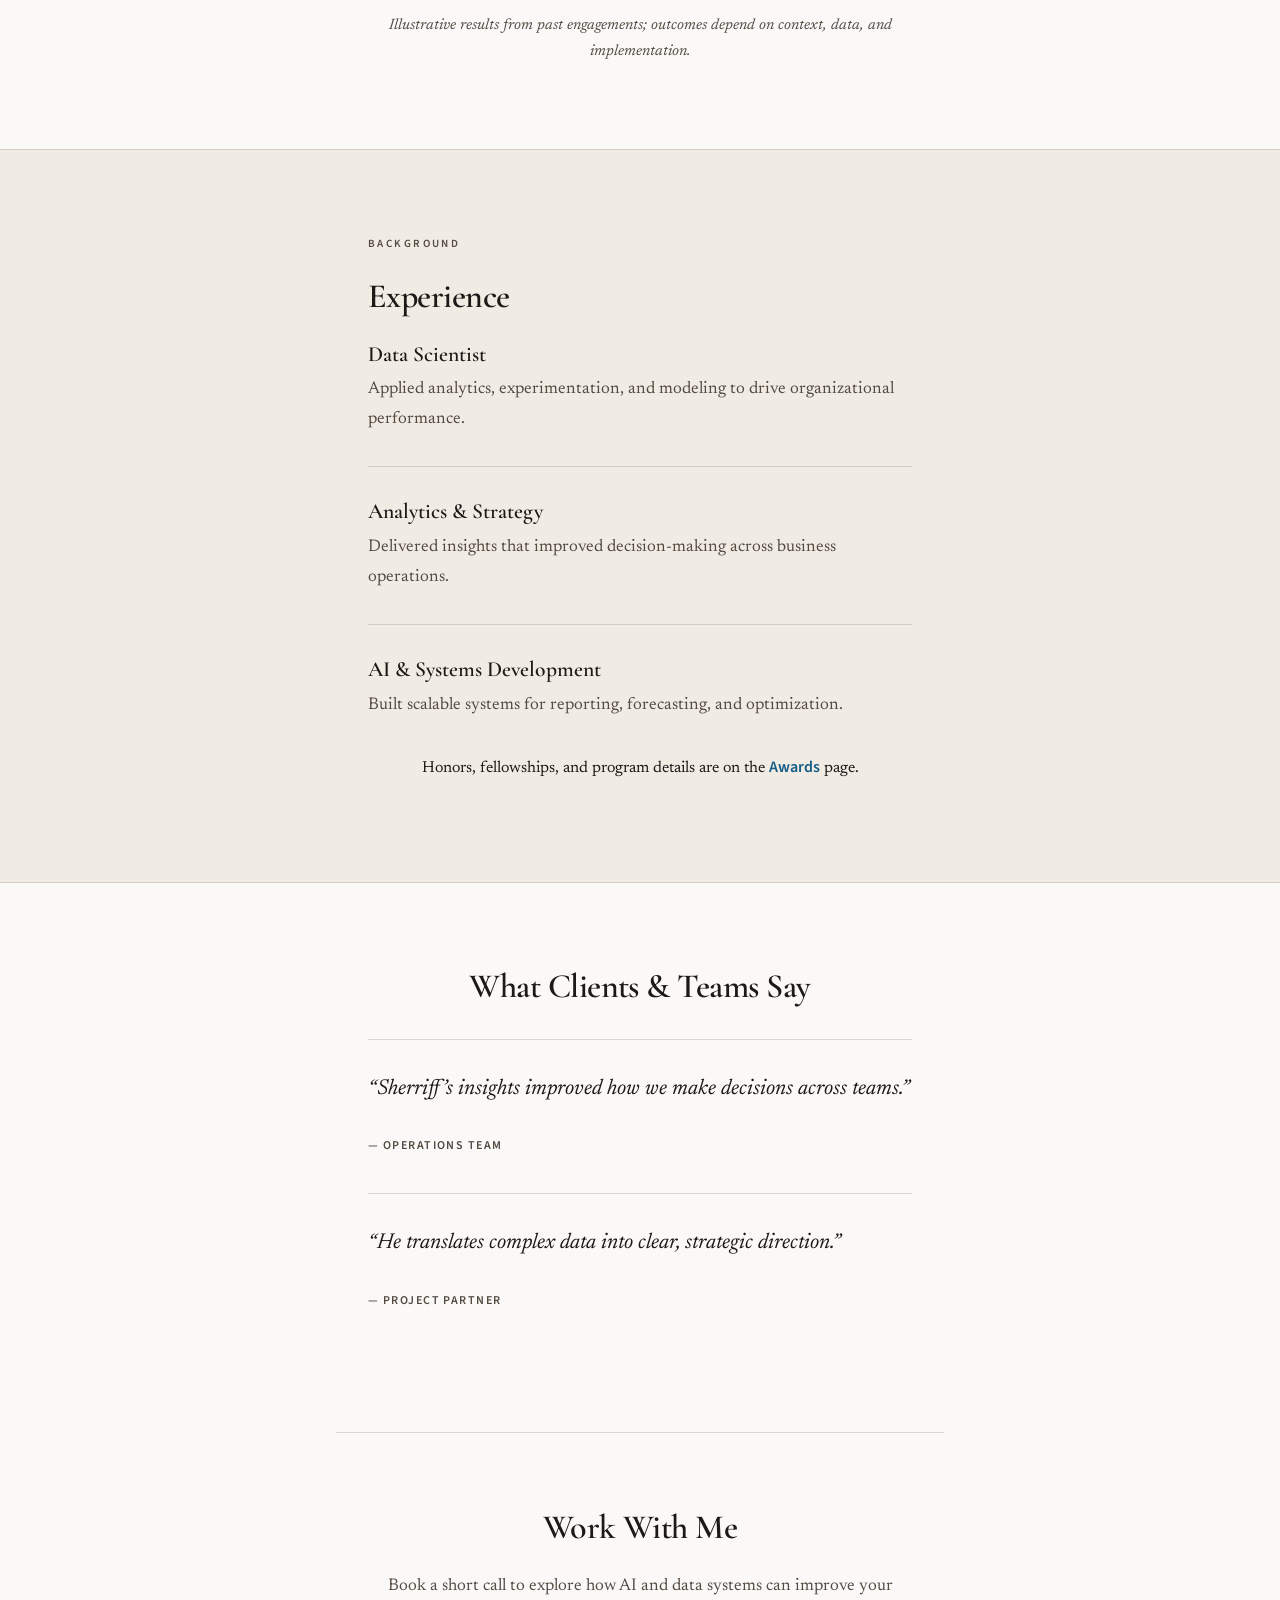
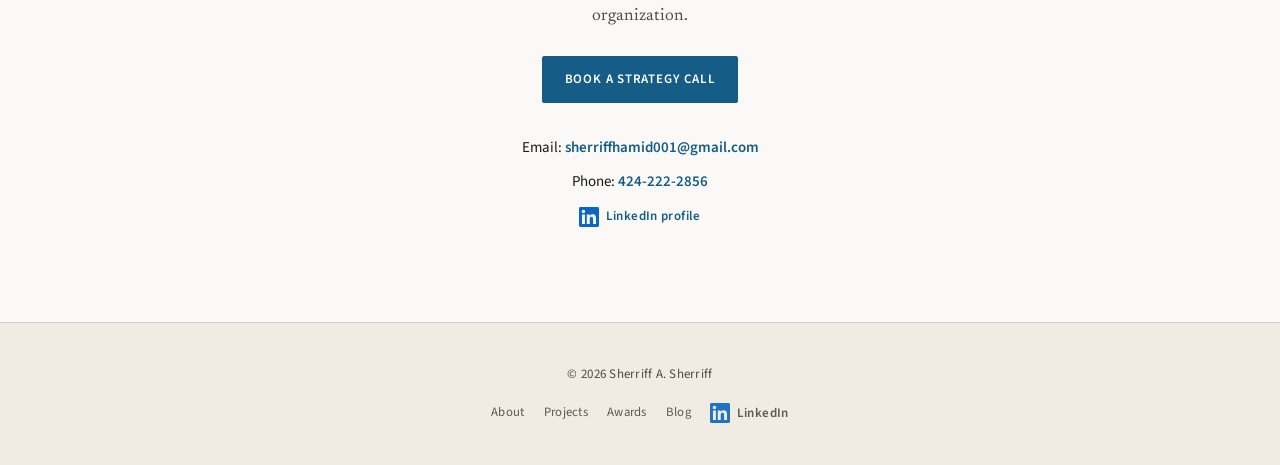
==== commit db4d5b98: "Load magazine styles for Sample Work dropdowns Made-with: Cursor" ====
--- a/index.html
+++ b/index.html
@@ -9,6 +9,7 @@
 
 <link href="https://fonts.googleapis.com/css2?family=Cormorant+Garamond:wght@500;600;700&family=Newsreader:ital,wght@0,400;0,500;0,600;1,400&family=Source+Sans+3:ital,wght@0,400;0,500;0,600;0,700&display=swap" rel="stylesheet">
 <link rel="stylesheet" href="style.css">
+<link rel="stylesheet" href="magazine-pages.css">
 
 <style>
 /* Editorial / premium magazine feel: display serif + reading serif + clean UI sans */
--- a/magazine-pages.css
+++ b/magazine-pages.css
@@ -0,0 +1,430 @@
+/* Inner pages — editorial / magazine shell (load after style.css) */
+:root {
+  --mag-bg: #faf9f7;
+  --mag-bg-subtle: #f0ebe3;
+  --mag-ink: #1c1917;
+  --mag-muted: #534a42;
+  --mag-border: rgba(28, 25, 23, 0.12);
+  --mag-accent: #155d86;
+  --mag-accent-hover: #0d4a66;
+}
+
+body.magazine-page {
+  margin: 0;
+  background: var(--mag-bg);
+  color: var(--mag-ink);
+  font-family: "Newsreader", Georgia, "Times New Roman", serif;
+  font-size: 1.0625rem;
+  line-height: 1.75;
+  -webkit-font-smoothing: antialiased;
+}
+
+.page-hero {
+  text-align: center;
+  padding: clamp(2.5rem, 6vw, 3.75rem) 1.35rem;
+  background: linear-gradient(180deg, #f7f4ef 0%, var(--mag-bg) 100%);
+  border-bottom: 1px solid var(--mag-border);
+}
+
+.page-hero .kicker {
+  font-family: "Source Sans 3", system-ui, sans-serif;
+  font-size: 0.6875rem;
+  font-weight: 600;
+  letter-spacing: 0.22em;
+  text-transform: uppercase;
+  color: var(--mag-muted);
+  margin: 0 0 1rem;
+}
+
+.page-hero h1 {
+  font-family: "Cormorant Garamond", Georgia, serif;
+  font-weight: 600;
+  font-size: clamp(2rem, 4.5vw, 2.85rem);
+  margin: 0;
+  letter-spacing: -0.02em;
+  color: var(--mag-ink);
+  line-height: 1.12;
+}
+
+.page-hero .lede {
+  max-width: 34rem;
+  margin: 1.25rem auto 0;
+  color: var(--mag-muted);
+  font-size: 1.05rem;
+  line-height: 1.7;
+}
+
+.page-main {
+  max-width: 38rem;
+  margin: 0 auto;
+  padding: clamp(2.25rem, 5vw, 3.25rem) 1.35rem 3.5rem;
+}
+
+.page-main--wide {
+  max-width: 46rem;
+}
+
+.page-main--gallery {
+  max-width: 1200px;
+  padding-left: clamp(1rem, 4vw, 2rem);
+  padding-right: clamp(1rem, 4vw, 2rem);
+}
+
+.divider-mag {
+  width: 100%;
+  max-width: 8rem;
+  height: 1px;
+  background: var(--mag-border);
+  margin: 2.5rem auto;
+  border: 0;
+}
+
+.page-footer {
+  font-family: "Source Sans 3", system-ui, sans-serif;
+  text-align: center;
+  padding: 2rem 1rem;
+  background: var(--mag-bg-subtle);
+  color: var(--mag-muted);
+  font-size: 0.8125rem;
+  letter-spacing: 0.02em;
+  border-top: 1px solid var(--mag-border);
+}
+
+.page-footer a {
+  color: var(--mag-muted);
+  text-decoration: none;
+  margin: 0 0.5rem;
+}
+
+.page-footer a:hover {
+  color: var(--mag-accent);
+  text-decoration: underline;
+  text-underline-offset: 2px;
+}
+
+.page-footer .footer-legal {
+  margin: 0 0 0.85rem;
+  font-size: 0.75rem;
+  color: var(--mag-muted);
+  letter-spacing: 0.04em;
+}
+
+/* —— Projects: accordions —— */
+.dropdown-mag {
+  margin-bottom: 1.25rem;
+}
+
+.dropdown-mag > button {
+  font-family: "Source Sans 3", system-ui, sans-serif;
+  width: 100%;
+  padding: 0.8rem 1rem;
+  font-size: 0.75rem;
+  font-weight: 600;
+  letter-spacing: 0.1em;
+  text-transform: uppercase;
+  cursor: pointer;
+  background: var(--mag-accent);
+  color: #fff;
+  border: 1px solid var(--mag-accent);
+  border-radius: 2px;
+  text-align: left;
+  transition: background 0.2s ease, border-color 0.2s ease;
+}
+
+.dropdown-mag > button:hover {
+  background: var(--mag-accent-hover);
+  border-color: var(--mag-accent-hover);
+}
+
+.dropdown-mag.active > button {
+  background: var(--mag-accent-hover);
+  border-color: var(--mag-accent-hover);
+}
+
+.dropdown-mag .dropdown-body {
+  display: none;
+  margin-top: 1rem;
+  padding-left: 1rem;
+  border-left: 2px solid var(--mag-border);
+}
+
+.dropdown-mag.active .dropdown-body {
+  display: block;
+}
+
+.project-line {
+  margin-bottom: 1.35rem;
+  line-height: 1.65;
+}
+
+.project-line:last-child {
+  margin-bottom: 0;
+}
+
+.project-line a {
+  font-family: "Source Sans 3", system-ui, sans-serif;
+  font-weight: 600;
+  font-size: 0.95rem;
+  color: var(--mag-accent);
+  text-decoration: none;
+}
+
+.project-line a:hover {
+  text-decoration: underline;
+  text-underline-offset: 3px;
+}
+
+.project-title-row {
+  display: flex;
+  flex-wrap: wrap;
+  align-items: baseline;
+  gap: 0.35rem 0.5rem;
+}
+
+.project-meta-sep {
+  color: var(--mag-muted);
+  font-weight: 400;
+  user-select: none;
+}
+
+.project-line a.repo-link {
+  font-weight: 500;
+  font-size: 0.88rem;
+  color: var(--mag-muted);
+}
+
+.project-line a.repo-link:hover {
+  color: var(--mag-accent);
+}
+
+.project-line .desc code {
+  font-family: ui-monospace, "Cascadia Code", monospace;
+  font-size: 0.9em;
+  background: var(--mag-bg-subtle);
+  padding: 0.12em 0.4em;
+  border-radius: 4px;
+}
+
+.project-line .desc {
+  display: block;
+  margin-top: 0.35rem;
+  font-family: "Newsreader", Georgia, serif;
+  font-size: 0.98rem;
+  color: var(--mag-muted);
+}
+
+/* —— Sample Work categories —— */
+.sample-category-grid {
+  display: grid;
+  grid-template-columns: repeat(4, minmax(0, 1fr));
+  grid-template-areas: "data-storytelling business-automation business-strategy policy";
+  gap: 1.1rem;
+}
+
+.sample-category-grid .sample-category {
+  min-width: 0;
+}
+
+.sample-category--business-strategy {
+  grid-area: business-strategy;
+}
+
+.sample-category--business-automation {
+  grid-area: business-automation;
+}
+
+.sample-category--policy {
+  grid-area: policy;
+}
+
+.sample-category--data-storytelling {
+  grid-area: data-storytelling;
+}
+
+@media (max-width: 1100px) {
+  .sample-category-grid {
+    grid-template-columns: repeat(2, minmax(0, 1fr));
+    grid-template-areas:
+      "data-storytelling business-automation"
+      "business-strategy policy";
+  }
+}
+
+@media (max-width: 650px) {
+  .sample-category-grid {
+    grid-template-columns: 1fr;
+    grid-template-areas:
+      "data-storytelling"
+      "business-automation"
+      "business-strategy"
+      "policy";
+  }
+}
+
+/* Make each category title look like a client-ready “box” header */
+.sample-category > h3 {
+  background: var(--mag-accent);
+  color: #ffffff;
+  padding: 1rem 0.75rem;
+  border-radius: 2px;
+  text-align: center;
+  margin: 0;
+}
+/* —— Awards list —— */
+.award-list,
+.fellowship-list {
+  list-style: none;
+  padding: 0;
+  margin: 0;
+}
+
+.awards-mag .block-title {
+  font-family: "Cormorant Garamond", Georgia, serif;
+  font-weight: 600;
+  font-size: clamp(1.65rem, 3vw, 2rem);
+  text-align: center;
+  margin: 0 0 2rem;
+  color: var(--mag-ink);
+  letter-spacing: -0.02em;
+}
+
+.award-row {
+  display: flex;
+  flex-direction: column;
+  gap: 1.25rem;
+  padding: 2rem 0;
+  border-bottom: 1px solid var(--mag-border);
+}
+
+@media (min-width: 700px) {
+  .award-row {
+    flex-direction: row;
+    align-items: flex-start;
+    gap: 1.75rem;
+  }
+}
+
+.award-row:last-child {
+  border-bottom: none;
+}
+
+.award-row img {
+  width: 140px;
+  height: 140px;
+  object-fit: contain;
+  flex-shrink: 0;
+  border-radius: 2px;
+  transition: opacity 0.2s ease;
+}
+
+.award-row img:hover {
+  opacity: 0.88;
+}
+
+.award-row h3 {
+  font-family: "Cormorant Garamond", Georgia, serif;
+  font-weight: 600;
+  font-size: 1.35rem;
+  margin: 0 0 0.5rem;
+  color: var(--mag-ink);
+}
+
+.award-row p {
+  margin: 0 0 0.75rem;
+  color: var(--mag-muted);
+  font-size: 1.02rem;
+  line-height: 1.7;
+}
+
+.award-row a {
+  font-family: "Source Sans 3", system-ui, sans-serif;
+  font-size: 0.8125rem;
+  font-weight: 600;
+  letter-spacing: 0.06em;
+  text-transform: uppercase;
+  color: var(--mag-accent);
+  text-decoration: none;
+}
+
+.award-row a:hover {
+  color: var(--mag-accent-hover);
+  text-decoration: underline;
+  text-underline-offset: 3px;
+}
+
+/* —— Blog posts —— */
+.blog-index {
+  border-top: 1px solid var(--mag-border);
+  margin-top: 2rem;
+  padding-top: 0.5rem;
+}
+
+.article-card {
+  padding: 2rem 0;
+  border-bottom: 1px solid var(--mag-border);
+}
+
+.article-card:last-child {
+  border-bottom: none;
+}
+
+.article-card h2 {
+  font-family: "Cormorant Garamond", Georgia, serif;
+  font-weight: 600;
+  font-size: 1.5rem;
+  margin: 0 0 0.75rem;
+  color: var(--mag-ink);
+  letter-spacing: -0.02em;
+}
+
+.article-card p {
+  margin: 0 0 1rem;
+  color: var(--mag-muted);
+  font-size: 1.05rem;
+  line-height: 1.75;
+}
+
+.article-card .read {
+  font-family: "Source Sans 3", system-ui, sans-serif;
+  font-size: 0.8125rem;
+  font-weight: 600;
+  letter-spacing: 0.08em;
+  text-transform: uppercase;
+  color: var(--mag-accent);
+  text-decoration: none;
+}
+
+.article-card .read:hover {
+  text-decoration: underline;
+  text-underline-offset: 3px;
+}
+
+/* —— Gallery grid —— */
+.gallery-mag {
+  display: grid;
+  grid-template-columns: repeat(auto-fill, minmax(220px, 1fr));
+  gap: 0.5rem;
+  background: var(--mag-ink);
+  padding: 0.5rem;
+  margin: 0 auto 3rem;
+}
+
+.gallery-mag img {
+  width: 100%;
+  height: 220px;
+  object-fit: cover;
+  display: block;
+  border-radius: 2px;
+  transition: opacity 0.25s ease, transform 0.25s ease;
+}
+
+.gallery-mag img:hover {
+  opacity: 0.92;
+  transform: scale(1.02);
+}
+
+@media (max-width: 520px) {
+  .gallery-mag img {
+    height: 200px;
+  }
+}
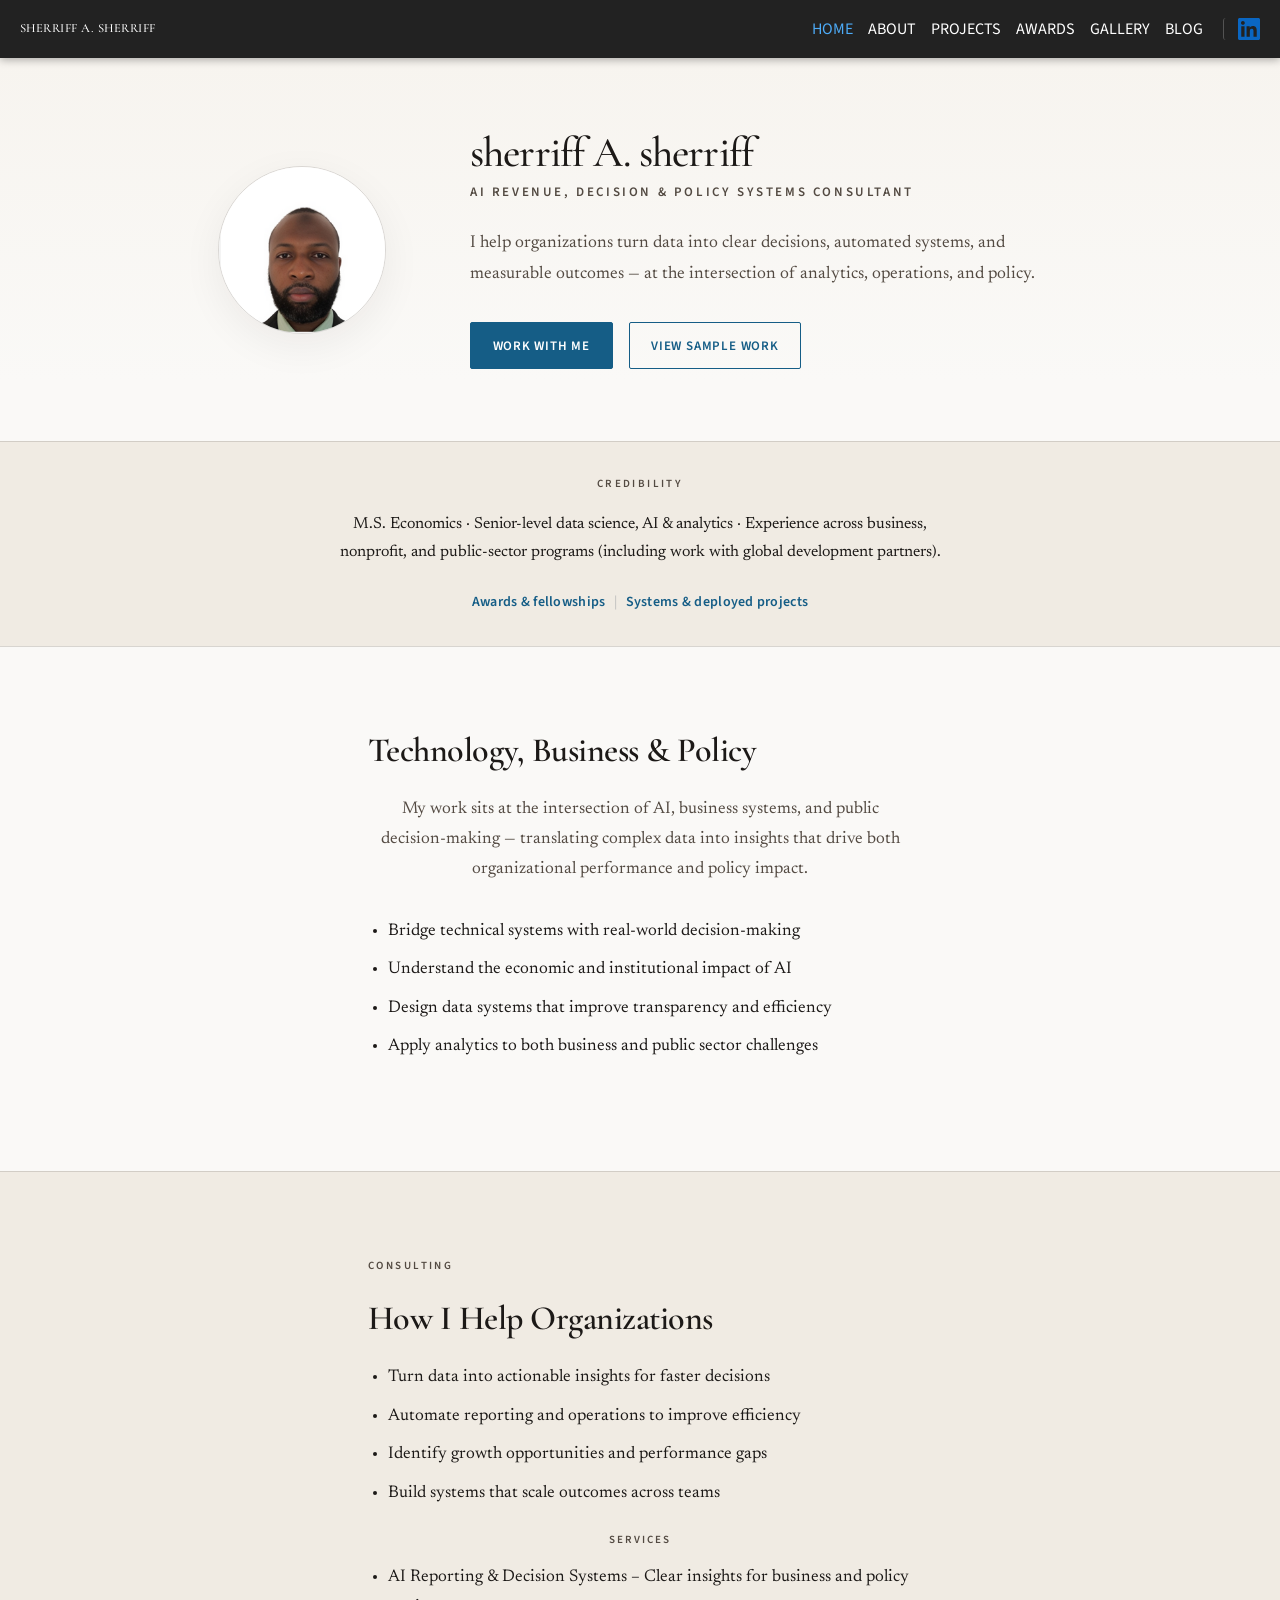
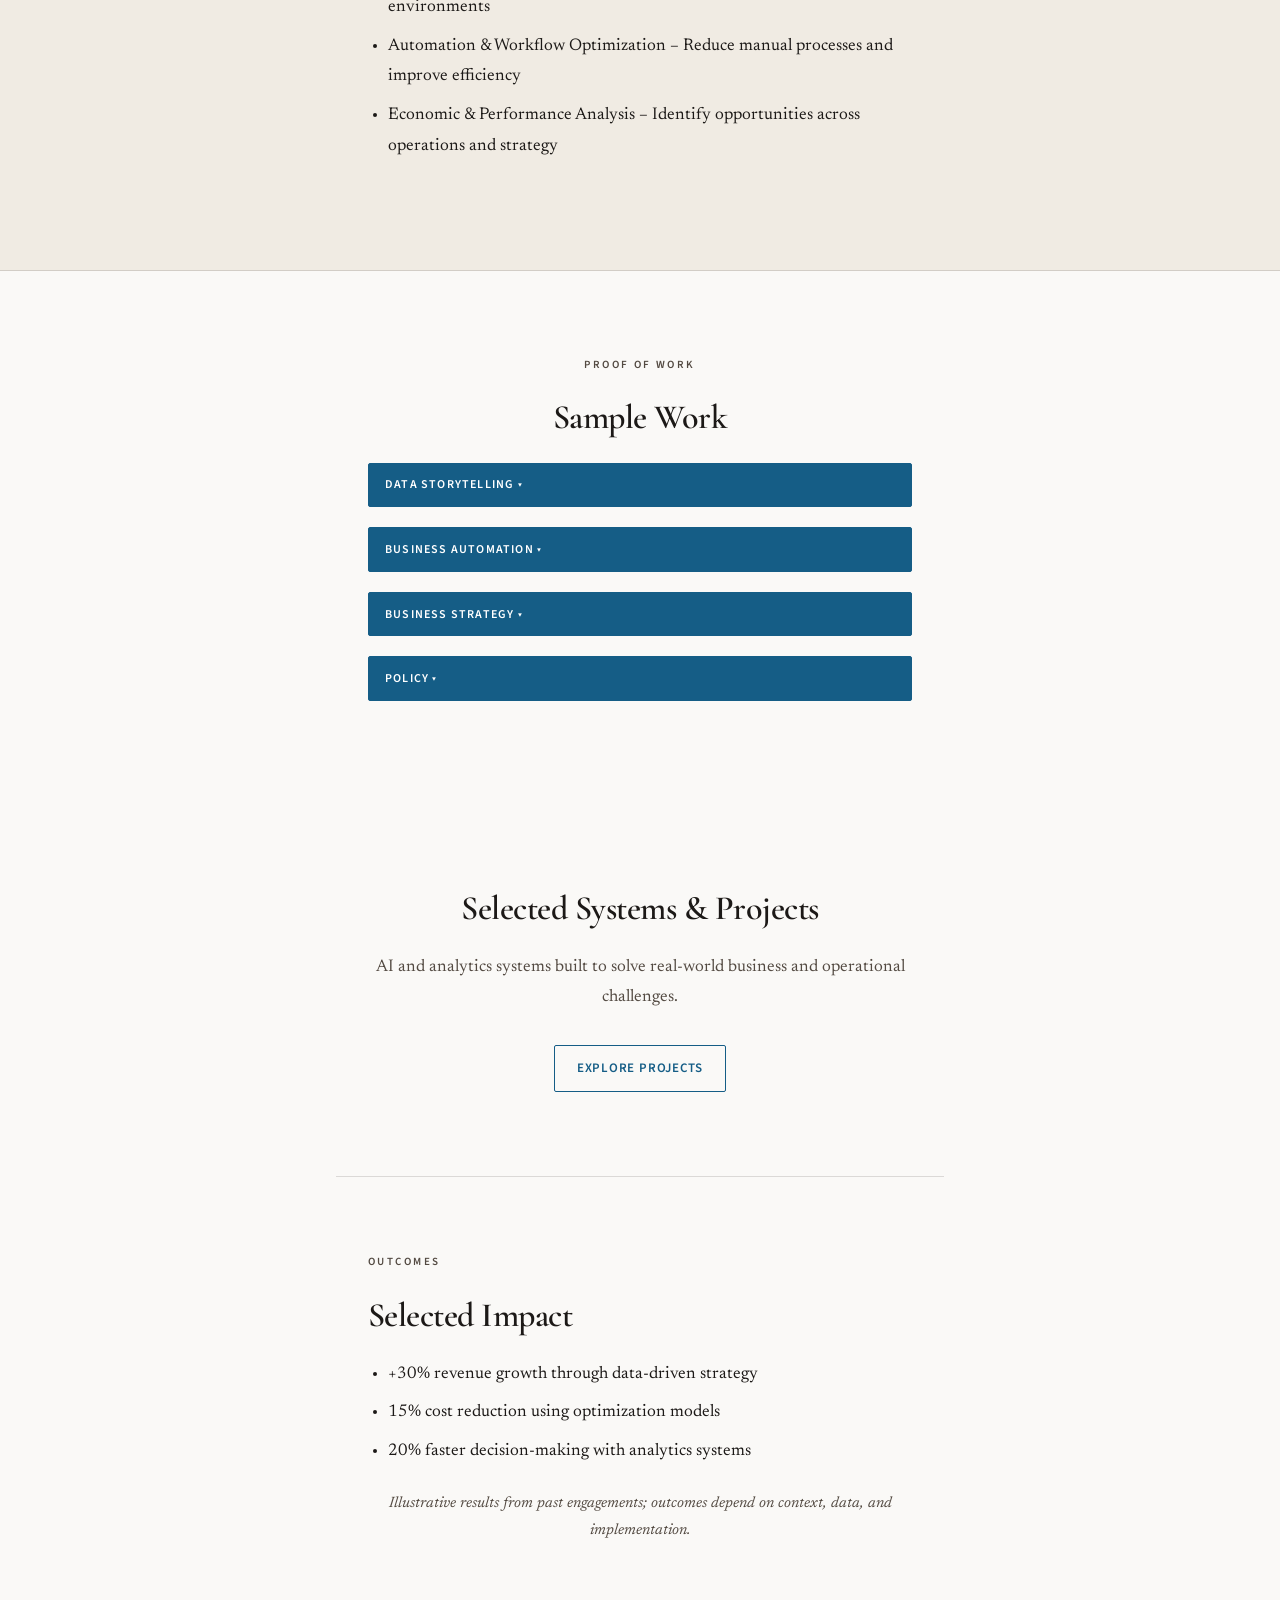
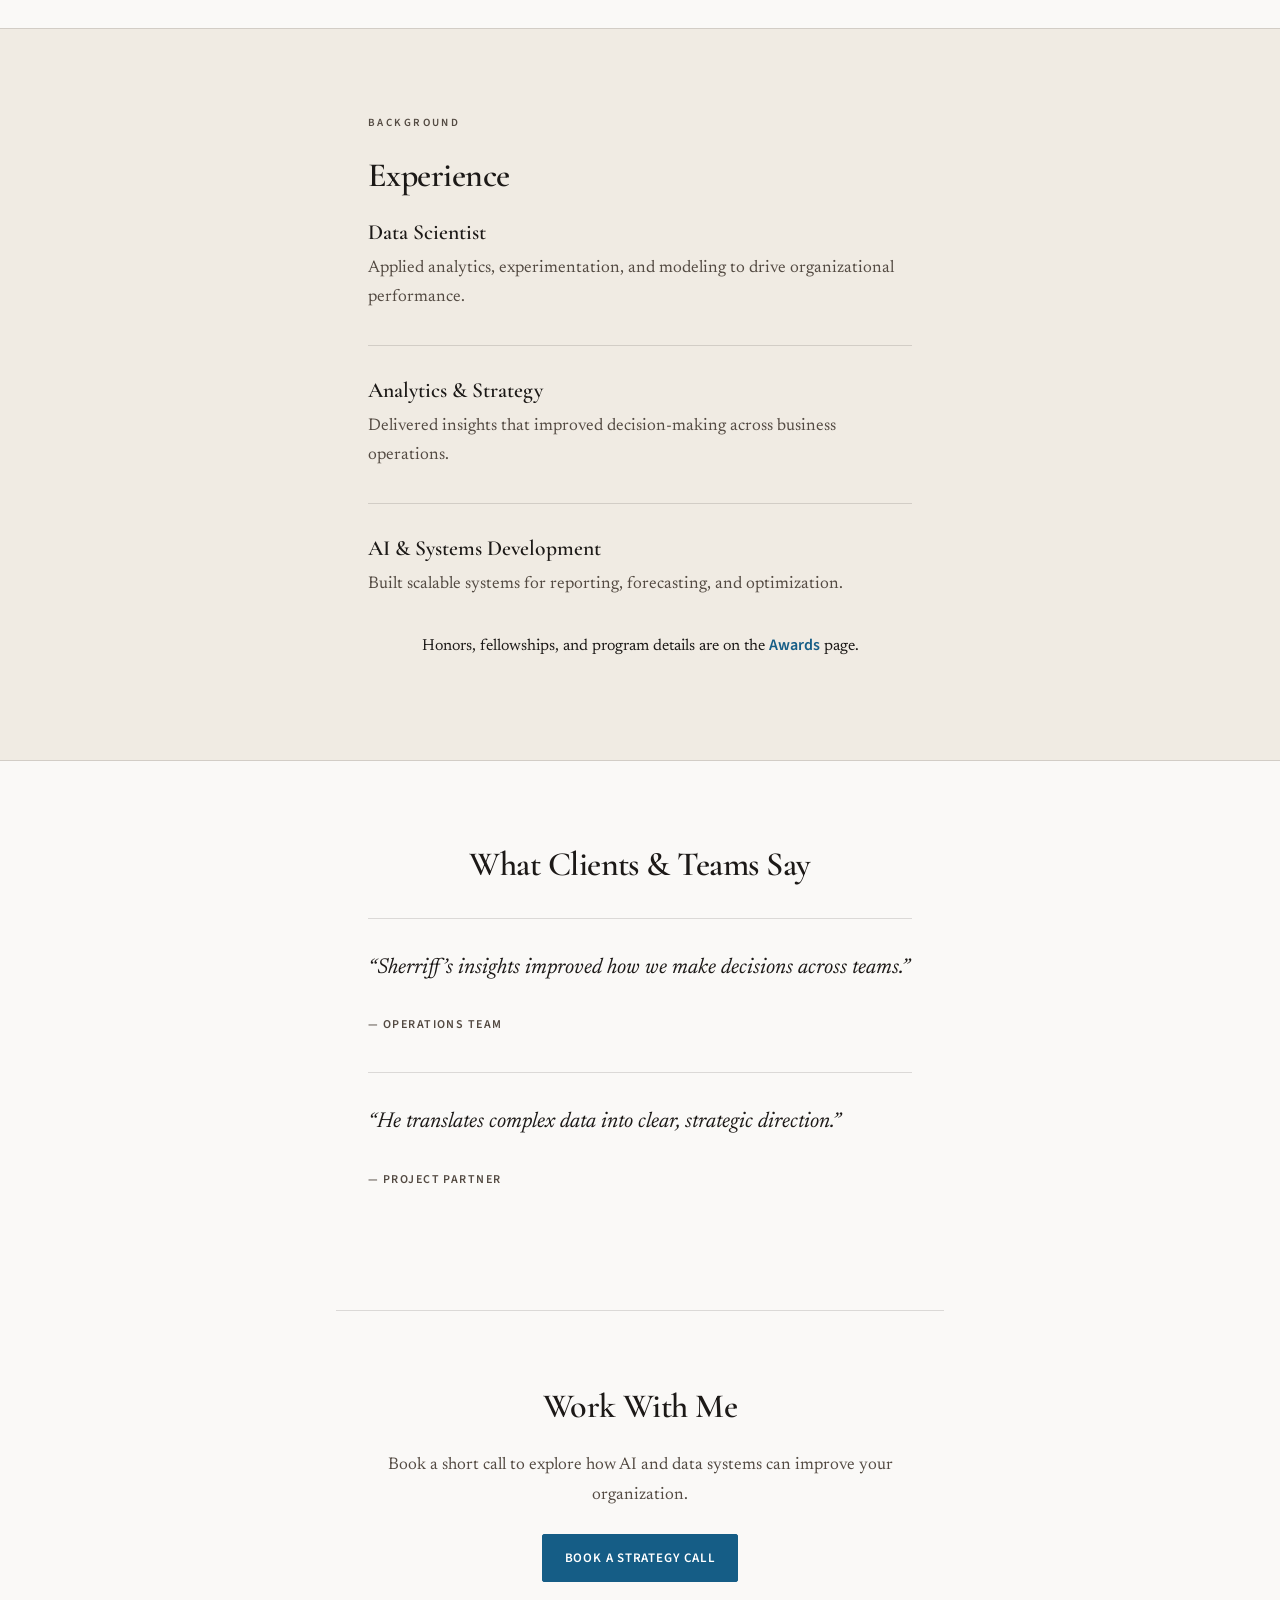
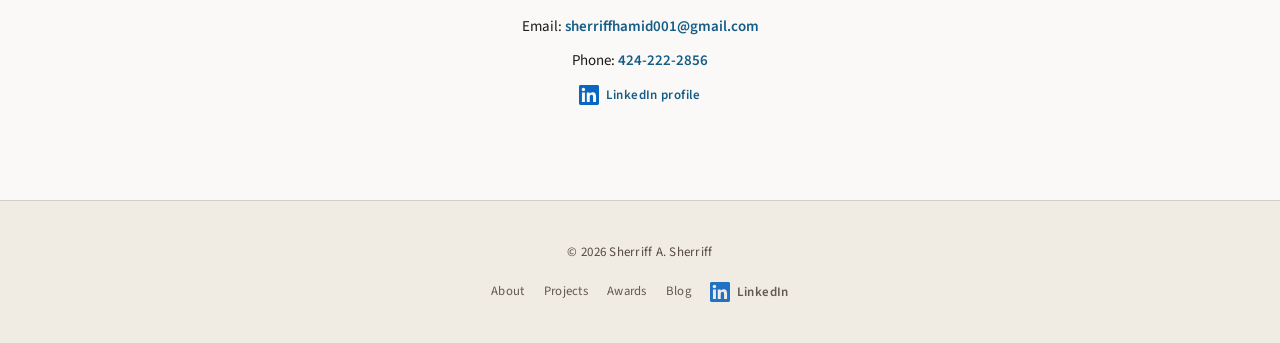
==== commit 5e68c756: "Remove Sample Work category subtext Made-with: Cursor" ====
--- a/index.html
+++ b/index.html
@@ -631,9 +631,6 @@
   <section class="container" id="sample-work" aria-labelledby="sample-work-heading">
     <p class="section-kicker">Proof of work</p>
     <h2 id="sample-work-heading">Sample Work</h2>
-    <p class="subtext">
-      Examples of how data is transformed into actionable insights and decision systems. Organized by: Business Strategy, Business Automation, Policy, and Data Storytelling.
-    </p>
     <div class="sample-category-grid prose-flow" style="margin-top: 1rem; display:none; grid-template-columns: repeat(4, minmax(0, 1fr)); gap: 1.1rem;">
       <div class="sample-category sample-category--data-storytelling" style="grid-area: data-storytelling; min-width: 0;">
         <h3>Data Storytelling</h3>
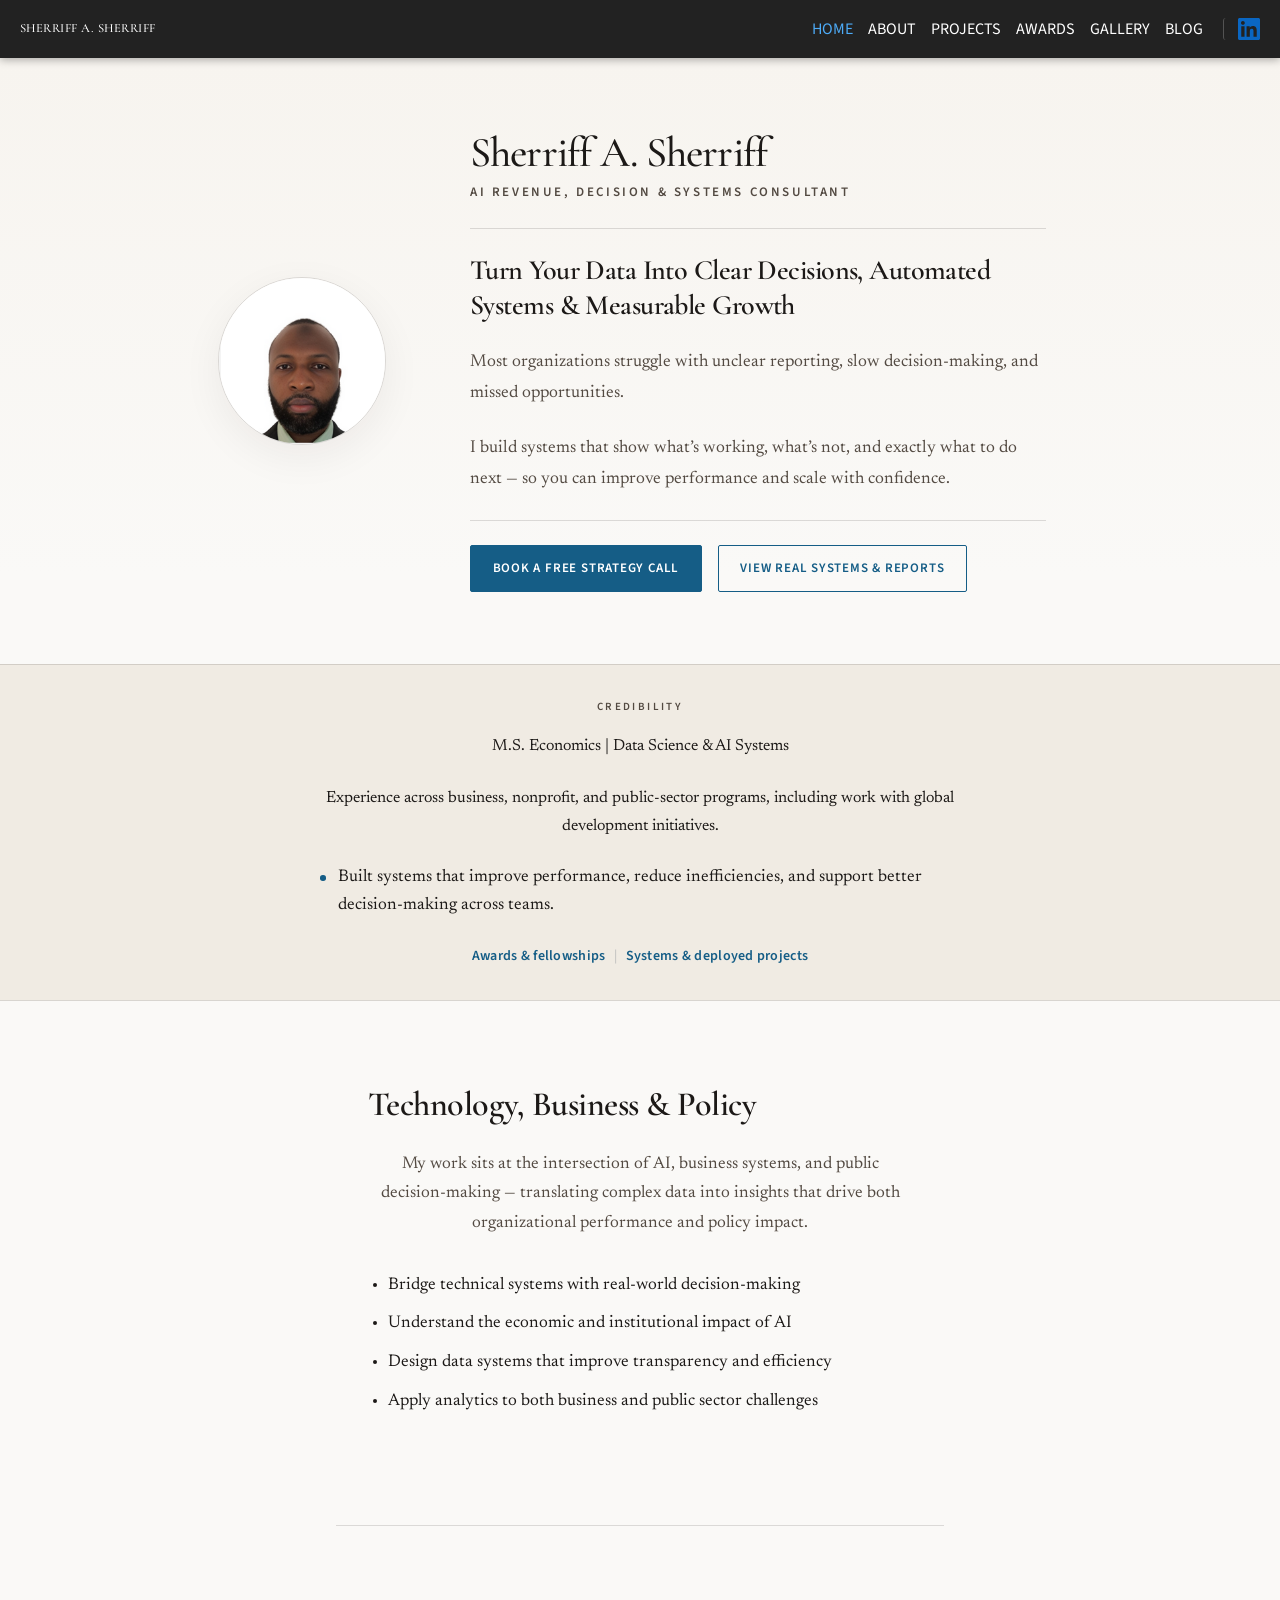
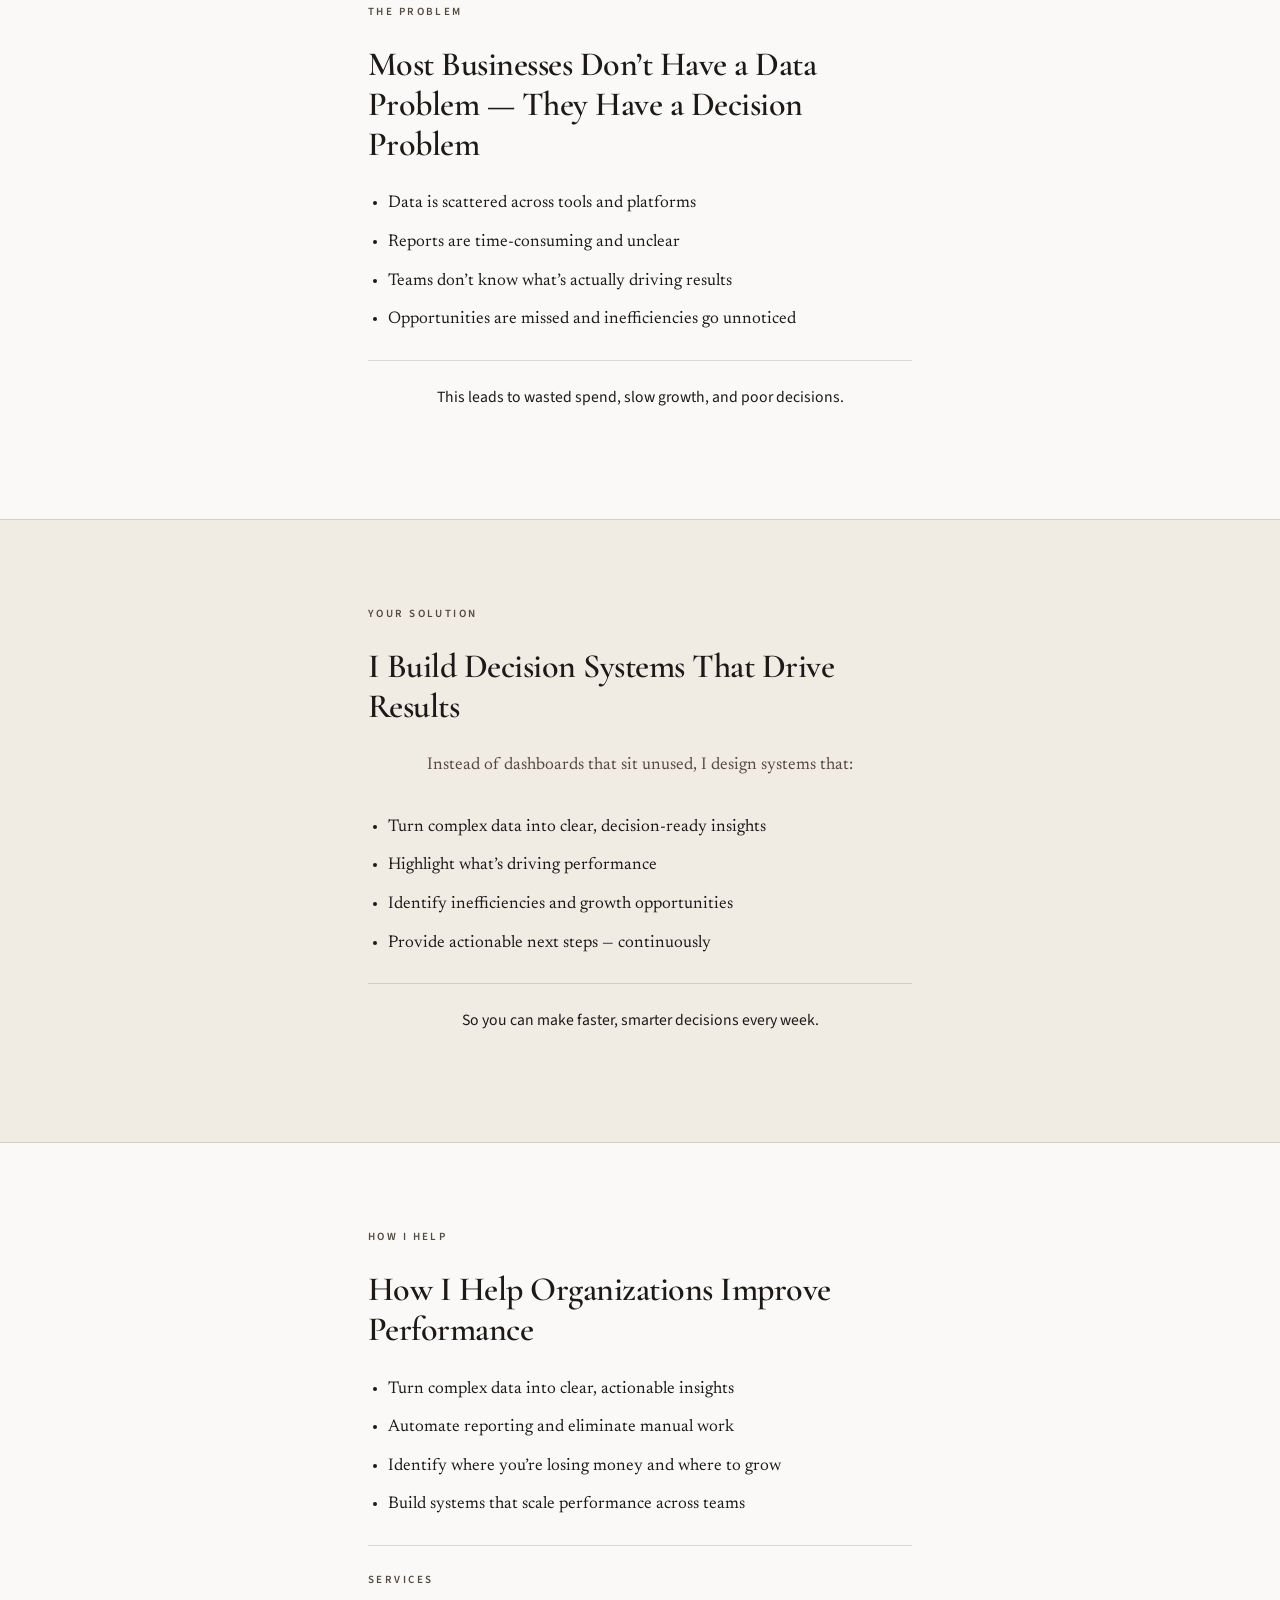
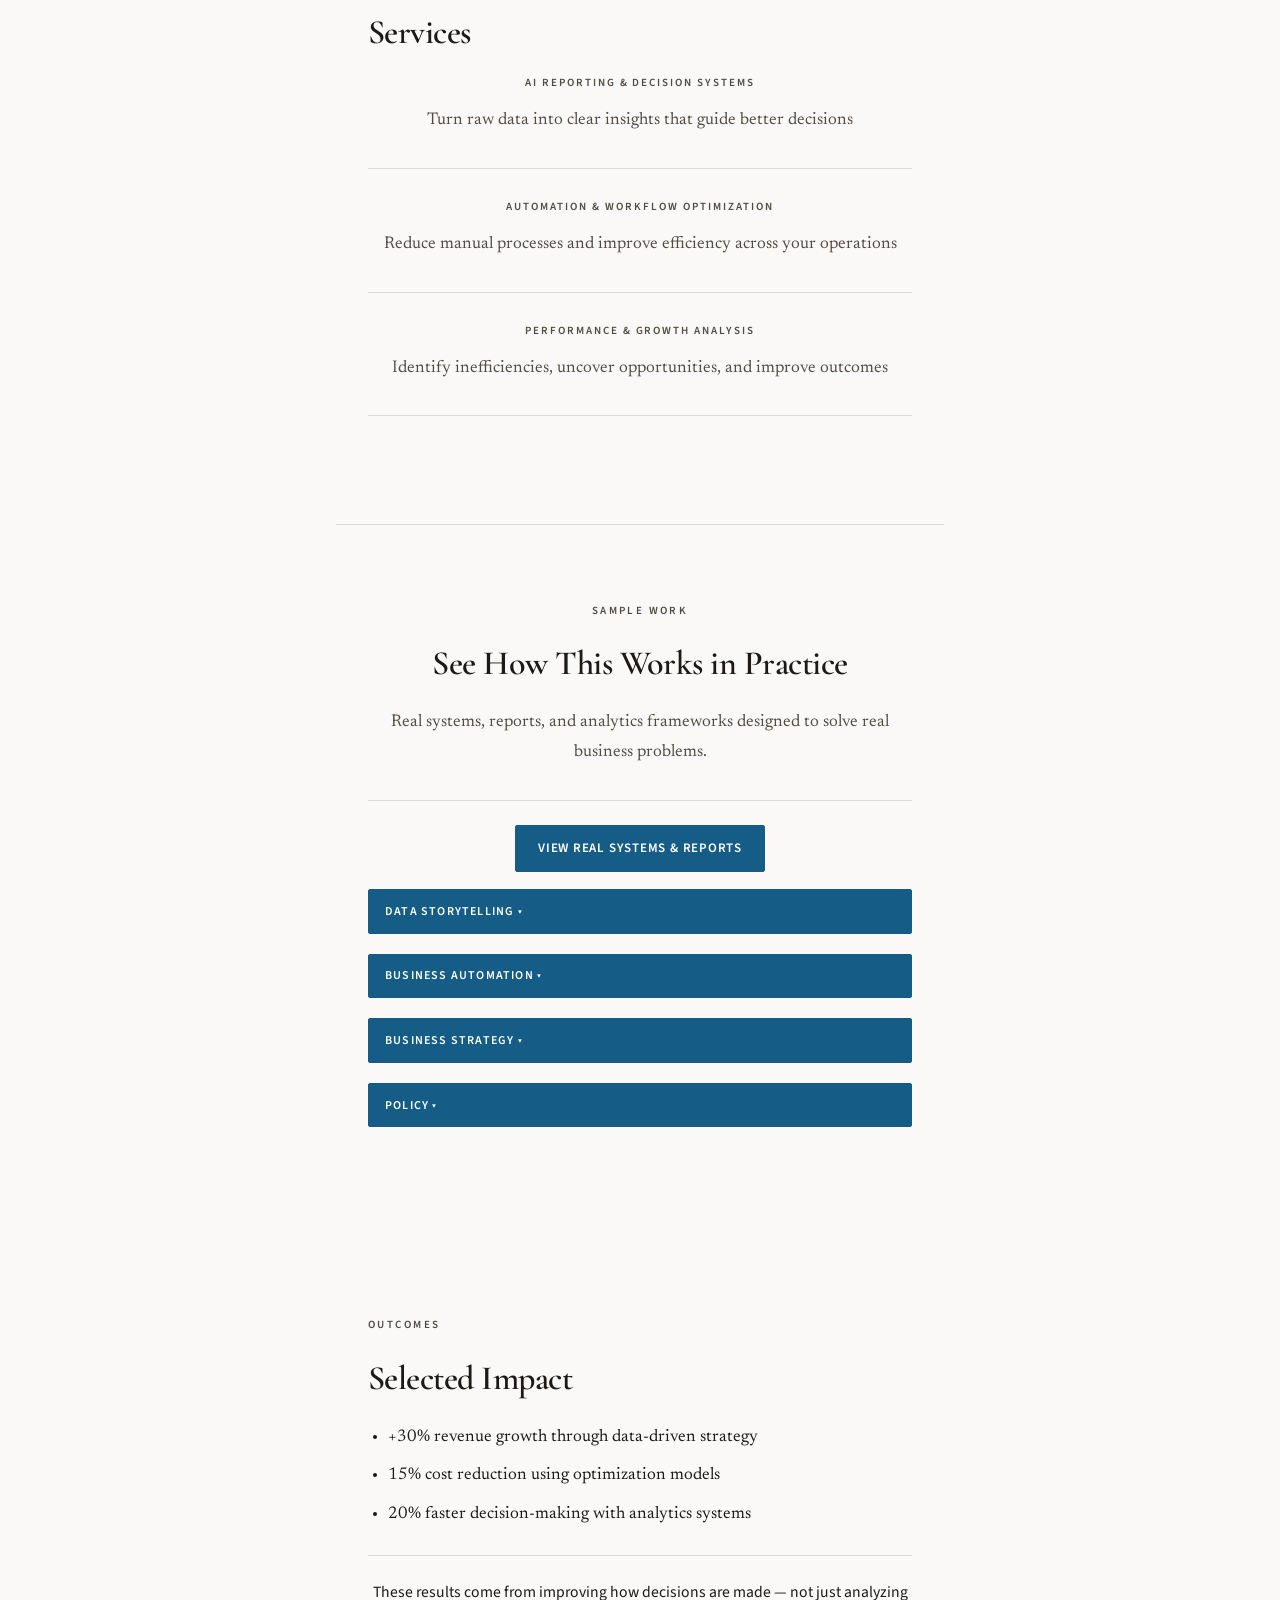
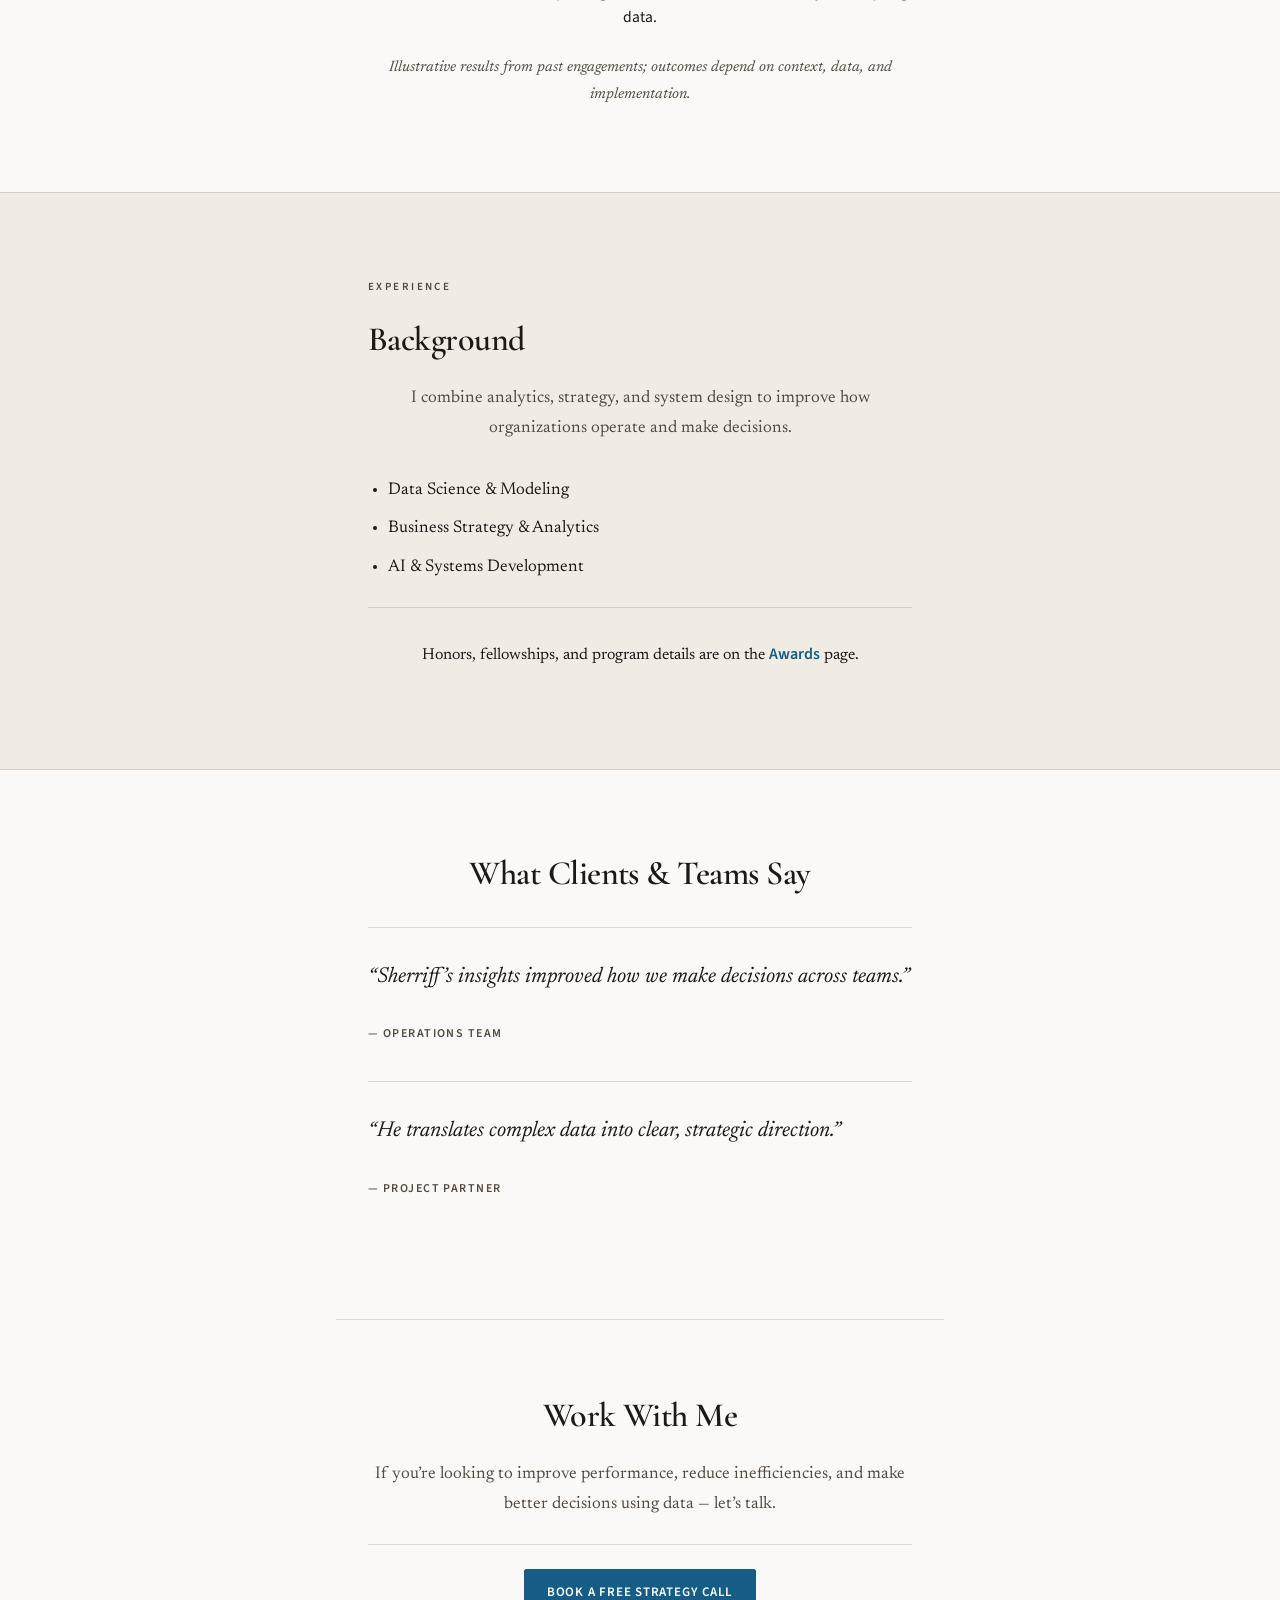
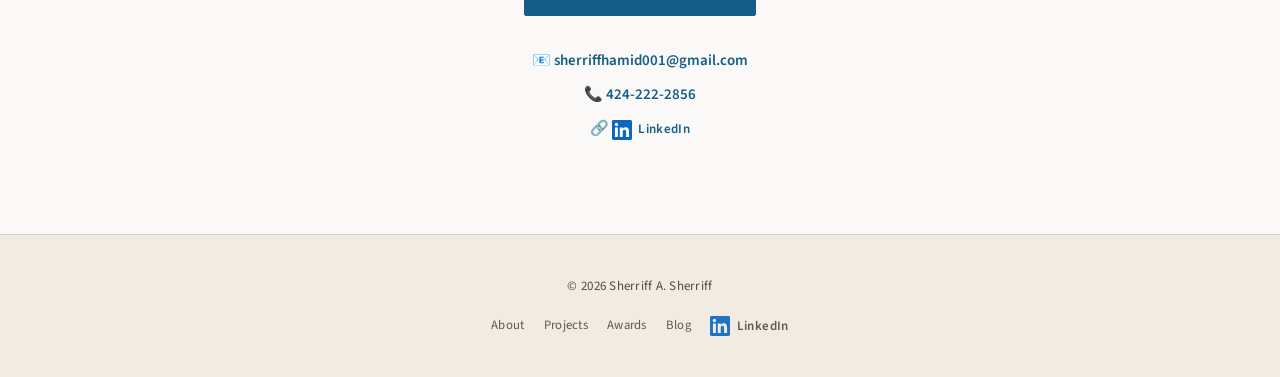
==== commit 8aba26f4: "Revise home page hero, narrative sections, and remove projects block Made-with: Cursor" ====
--- a/index.html
+++ b/index.html
@@ -129,12 +129,64 @@
 }
 
 .hero-lead {
-  margin: 0 0 var(--space-lg);
+  margin: 0 0 var(--space-md);
   color: var(--color-text-muted);
   font-size: 1.08rem;
   line-height: 1.8;
   max-width: 36rem;
   font-weight: 400;
+}
+
+.hero-headline {
+  font-family: "Cormorant Garamond", Georgia, "Times New Roman", serif;
+  font-weight: 600;
+  font-size: clamp(1.35rem, 3vw, 1.75rem);
+  line-height: 1.25;
+  color: var(--color-text);
+  margin: 0 0 var(--space-md);
+  letter-spacing: -0.02em;
+}
+
+.content-rule {
+  border: 0;
+  border-top: 1px solid var(--color-border);
+  margin: var(--space-md) 0;
+  width: 100%;
+  max-width: 36rem;
+}
+
+.callout-p {
+  margin: var(--space-md) 0;
+  font-family: var(--font-ui);
+  font-size: 0.98rem;
+  color: var(--color-text);
+  line-height: 1.65;
+}
+
+.cred-bullets {
+  list-style: none;
+  padding: 0;
+  margin: 0 0 var(--space-md);
+  text-align: left;
+}
+
+.cred-bullets li {
+  position: relative;
+  padding-left: 1.15rem;
+  margin: 0.35rem 0;
+  color: var(--color-text);
+  line-height: 1.65;
+}
+
+.cred-bullets li::before {
+  content: "";
+  position: absolute;
+  left: 0;
+  top: 0.65em;
+  width: 0.35rem;
+  height: 0.35rem;
+  border-radius: 50%;
+  background: var(--color-accent);
 }
 
 .hero-cta {
@@ -556,7 +608,7 @@
       <div class="hero-media">
         <img
           src="profile_image/sherriff_profile_pic.jpg"
-          alt="sherriff A. sherriff"
+          alt="Sherriff A. Sherriff"
           class="profile-img"
           width="168"
           height="168"
@@ -565,14 +617,16 @@
           onerror="this.onerror=null;this.src='profile_image/placeholder.svg';">
       </div>
       <div class="hero-copy">
-        <h1 id="hero-heading">sherriff A. sherriff</h1>
-        <p class="tagline">AI Revenue, Decision &amp; Policy Systems Consultant</p>
-        <p class="hero-lead">
-          I help organizations turn data into clear decisions, automated systems, and measurable outcomes — at the intersection of analytics, operations, and policy.
-        </p>
+        <h1 id="hero-heading">Sherriff A. Sherriff</h1>
+        <p class="tagline">AI Revenue, Decision &amp; Systems Consultant</p>
+        <hr class="content-rule" aria-hidden="true">
+        <p class="hero-headline">Turn Your Data Into Clear Decisions, Automated Systems &amp; Measurable Growth</p>
+        <p class="hero-lead">Most organizations struggle with unclear reporting, slow decision-making, and missed opportunities.</p>
+        <p class="hero-lead">I build systems that show what&rsquo;s working, what&rsquo;s not, and exactly what to do next &mdash; so you can improve performance and scale with confidence.</p>
+        <hr class="content-rule" aria-hidden="true">
         <div class="hero-cta">
-          <a href="#contact" class="btn">Work With Me</a>
-          <a href="#sample-work" class="btn btn-secondary">View sample work</a>
+          <a href="#contact" class="btn">Book a Free Strategy Call</a>
+          <a href="projects.html" class="btn btn-secondary">View Real Systems &amp; Reports</a>
         </div>
       </div>
     </div>
@@ -580,9 +634,11 @@
     <div class="cred-strip">
       <div class="cred-strip-inner">
         <p class="cred-title">Credibility</p>
-        <p class="cred-summary">
-          M.S. Economics · Senior-level data science, AI &amp; analytics · Experience across business, nonprofit, and public-sector programs (including work with global development partners).
-        </p>
+        <p class="cred-summary">M.S. Economics | Data Science &amp; AI Systems</p>
+        <p class="cred-summary">Experience across business, nonprofit, and public-sector programs, including work with global development initiatives.</p>
+        <ul class="cred-bullets plain">
+          <li>Built systems that improve performance, reduce inefficiencies, and support better decision-making across teams.</li>
+        </ul>
         <p class="cred-links">
           <a href="awards.html">Awards &amp; fellowships</a>
           <span class="sep" aria-hidden="true">|</span>
@@ -596,7 +652,7 @@
   <section class="container prose-flow" id="about" aria-labelledby="about-heading">
     <h2 id="about-heading">Technology, Business &amp; Policy</h2>
     <p class="subtext">
-      My work sits at the intersection of AI, business systems, and public decision-making — translating complex data into insights that drive both organizational performance and policy impact.
+      My work sits at the intersection of AI, business systems, and public decision-making &mdash; translating complex data into insights that drive both organizational performance and policy impact.
     </p>
     <ul>
       <li>Bridge technical systems with real-world decision-making</li>
@@ -606,31 +662,70 @@
     </ul>
   </section>
 
-  <!-- CONSULTING -->
-  <section class="band-muted" aria-labelledby="consulting-heading">
-    <div class="container services-split prose-flow">
-      <p class="section-kicker">Consulting</p>
-      <h2 id="consulting-heading">How I Help Organizations</h2>
+  <!-- THE PROBLEM -->
+  <section class="container prose-flow" id="the-problem" aria-labelledby="problem-heading">
+    <p class="section-kicker">The problem</p>
+    <h2 id="problem-heading">Most Businesses Don&rsquo;t Have a Data Problem &mdash; They Have a Decision Problem</h2>
+    <ul>
+      <li>Data is scattered across tools and platforms</li>
+      <li>Reports are time-consuming and unclear</li>
+      <li>Teams don&rsquo;t know what&rsquo;s actually driving results</li>
+      <li>Opportunities are missed and inefficiencies go unnoticed</li>
+    </ul>
+    <hr class="content-rule" aria-hidden="true">
+    <p class="callout-p">This leads to wasted spend, slow growth, and poor decisions.</p>
+  </section>
+
+  <!-- YOUR SOLUTION -->
+  <section class="band-muted" aria-labelledby="solution-heading">
+    <div class="container prose-flow">
+      <p class="section-kicker">Your solution</p>
+      <h2 id="solution-heading">I Build Decision Systems That Drive Results</h2>
+      <p class="subtext">Instead of dashboards that sit unused, I design systems that:</p>
       <ul>
-        <li>Turn data into actionable insights for faster decisions</li>
-        <li>Automate reporting and operations to improve efficiency</li>
-        <li>Identify growth opportunities and performance gaps</li>
-        <li>Build systems that scale outcomes across teams</li>
+        <li>Turn complex data into clear, decision-ready insights</li>
+        <li>Highlight what&rsquo;s driving performance</li>
+        <li>Identify inefficiencies and growth opportunities</li>
+        <li>Provide actionable next steps &mdash; continuously</li>
       </ul>
-
-      <h3>Services</h3>
-      <ul>
-        <li>AI Reporting &amp; Decision Systems – Clear insights for business and policy environments</li>
-        <li>Automation &amp; Workflow Optimization – Reduce manual processes and improve efficiency</li>
-        <li>Economic &amp; Performance Analysis – Identify opportunities across operations and strategy</li>
-      </ul>
+      <hr class="content-rule" aria-hidden="true">
+      <p class="callout-p">So you can make faster, smarter decisions every week.</p>
     </div>
   </section>
 
+  <!-- HOW I HELP + SERVICES -->
+  <section class="container services-split prose-flow" aria-labelledby="how-help-heading">
+    <p class="section-kicker">How I help</p>
+    <h2 id="how-help-heading">How I Help Organizations Improve Performance</h2>
+    <ul>
+      <li>Turn complex data into clear, actionable insights</li>
+      <li>Automate reporting and eliminate manual work</li>
+      <li>Identify where you&rsquo;re losing money and where to grow</li>
+      <li>Build systems that scale performance across teams</li>
+    </ul>
+    <hr class="content-rule" aria-hidden="true">
+    <p class="section-kicker">Services</p>
+    <h2 id="services-heading">Services</h2>
+    <h3>AI Reporting &amp; Decision Systems</h3>
+    <p class="subtext">Turn raw data into clear insights that guide better decisions</p>
+    <hr class="content-rule" aria-hidden="true">
+    <h3>Automation &amp; Workflow Optimization</h3>
+    <p class="subtext">Reduce manual processes and improve efficiency across your operations</p>
+    <hr class="content-rule" aria-hidden="true">
+    <h3>Performance &amp; Growth Analysis</h3>
+    <p class="subtext">Identify inefficiencies, uncover opportunities, and improve outcomes</p>
+    <hr class="content-rule" aria-hidden="true">
+  </section>
+
   <!-- SAMPLE WORK -->
   <section class="container" id="sample-work" aria-labelledby="sample-work-heading">
-    <p class="section-kicker">Proof of work</p>
-    <h2 id="sample-work-heading">Sample Work</h2>
+    <p class="section-kicker">Sample work</p>
+    <h2 id="sample-work-heading">See How This Works in Practice</h2>
+    <p class="subtext">Real systems, reports, and analytics frameworks designed to solve real business problems.</p>
+    <hr class="content-rule" aria-hidden="true">
+    <p class="cta-row">
+      <a href="projects.html" class="btn">View Real Systems &amp; Reports</a>
+    </p>
     <div class="sample-category-grid prose-flow" style="margin-top: 1rem; display:none; grid-template-columns: repeat(4, minmax(0, 1fr)); gap: 1.1rem;">
       <div class="sample-category sample-category--data-storytelling" style="grid-area: data-storytelling; min-width: 0;">
         <h3>Data Storytelling</h3>
@@ -948,15 +1043,6 @@
     });
   </script>
 
-  <!-- PROJECTS -->
-  <section class="container" id="projects" aria-labelledby="projects-heading">
-    <h2 id="projects-heading">Selected Systems &amp; Projects</h2>
-    <p class="subtext">
-      AI and analytics systems built to solve real-world business and operational challenges.
-    </p>
-    <a href="projects.html" class="btn btn-secondary">Explore Projects</a>
-  </section>
-
   <!-- IMPACT -->
   <section class="container prose-flow" aria-labelledby="impact-heading">
     <p class="section-kicker">Outcomes</p>
@@ -966,28 +1052,23 @@
       <li>15% cost reduction using optimization models</li>
       <li>20% faster decision-making with analytics systems</li>
     </ul>
+    <hr class="content-rule" aria-hidden="true">
+    <p class="callout-p">These results come from improving how decisions are made &mdash; not just analyzing data.</p>
     <p class="impact-note">Illustrative results from past engagements; outcomes depend on context, data, and implementation.</p>
   </section>
 
   <!-- EXPERIENCE + CREDENTIALS BRIDGE -->
   <section class="band-muted" aria-labelledby="experience-heading">
     <div class="container prose-flow">
-      <p class="section-kicker">Background</p>
-      <h2 id="experience-heading">Experience</h2>
-      <div class="experience">
-        <div class="job">
-          <h3>Data Scientist</h3>
-          <p>Applied analytics, experimentation, and modeling to drive organizational performance.</p>
-        </div>
-        <div class="job">
-          <h3>Analytics &amp; Strategy</h3>
-          <p>Delivered insights that improved decision-making across business operations.</p>
-        </div>
-        <div class="job">
-          <h3>AI &amp; Systems Development</h3>
-          <p>Built scalable systems for reporting, forecasting, and optimization.</p>
-        </div>
-      </div>
+      <p class="section-kicker">Experience</p>
+      <h2 id="experience-heading">Background</h2>
+      <p class="subtext">I combine analytics, strategy, and system design to improve how organizations operate and make decisions.</p>
+      <ul>
+        <li>Data Science &amp; Modeling</li>
+        <li>Business Strategy &amp; Analytics</li>
+        <li>AI &amp; Systems Development</li>
+      </ul>
+      <hr class="content-rule" aria-hidden="true">
       <p class="cred-footer-link">
         Honors, fellowships, and program details are on the <a href="awards.html">Awards</a> page.
       </p>
@@ -1016,12 +1097,15 @@
   <!-- CONTACT -->
   <section class="container" id="contact" aria-labelledby="contact-heading">
     <h2 id="contact-heading">Work With Me</h2>
-    <p class="subtext">Book a short call to explore how AI and data systems can improve your organization.</p>
-    <a href="#" class="btn">Book a Strategy Call</a>
+    <p class="subtext">If you&rsquo;re looking to improve performance, reduce inefficiencies, and make better decisions using data &mdash; let&rsquo;s talk.</p>
+    <hr class="content-rule" aria-hidden="true">
+    <p class="cta-row">
+      <a href="mailto:sherriffhamid001@gmail.com?subject=Free%20strategy%20call" class="btn">Book a Free Strategy Call</a>
+    </p>
     <div class="contact-lines">
-      <p>Email: <a href="mailto:sherriffhamid001@gmail.com">sherriffhamid001@gmail.com</a></p>
-      <p>Phone: <a href="tel:+14242222856">424-222-2856</a></p>
-      <p class="contact-linkedin-wrap"><a class="footer-linkedin" href="https://www.linkedin.com/in/abdul-hamid-sherriff-08583354/" target="_blank" rel="noopener noreferrer"><svg class="linkedin-icon" xmlns="http://www.w3.org/2000/svg" viewBox="0 0 24 24" width="20" height="20" aria-hidden="true"><path d="M20.447 20.452h-3.554v-5.569c0-1.328-.027-3.037-1.852-3.037-1.853 0-2.136 1.445-2.136 2.939v5.667H9.351V9h3.414v1.561h.046c.477-.9 1.637-1.85 3.37-1.85 3.601 0 4.267 2.37 4.267 5.455v6.286zM5.337 7.433c-1.144 0-2.063-.926-2.063-2.065 0-1.138.92-2.063 2.063-2.063 1.14 0 2.064.925 2.064 2.063 0 1.139-.925 2.065-2.064 2.065zm1.782 13.019H3.555V9h3.564v11.452zM22.225 0H1.771C.792 0 0 .774 0 1.729v20.542C0 23.227.792 24 1.771 24h20.451C23.2 24 24 23.227 24 22.271V1.729C24 .774 23.2 0 22.222 0h.003z"/></svg><span>LinkedIn profile</span></a></p>
+      <p><span aria-hidden="true">&#128231;</span> <a href="mailto:sherriffhamid001@gmail.com">sherriffhamid001@gmail.com</a></p>
+      <p><span aria-hidden="true">&#128222;</span> <a href="tel:+14242222856">424-222-2856</a></p>
+      <p class="contact-linkedin-wrap"><span aria-hidden="true">&#128279;</span> <a class="footer-linkedin" href="https://www.linkedin.com/in/abdul-hamid-sherriff-08583354/" target="_blank" rel="noopener noreferrer"><svg class="linkedin-icon" xmlns="http://www.w3.org/2000/svg" viewBox="0 0 24 24" width="20" height="20" aria-hidden="true"><path d="M20.447 20.452h-3.554v-5.569c0-1.328-.027-3.037-1.852-3.037-1.853 0-2.136 1.445-2.136 2.939v5.667H9.351V9h3.414v1.561h.046c.477-.9 1.637-1.85 3.37-1.85 3.601 0 4.267 2.37 4.267 5.455v6.286zM5.337 7.433c-1.144 0-2.063-.926-2.063-2.065 0-1.138.92-2.063 2.063-2.063 1.14 0 2.064.925 2.064 2.063 0 1.139-.925 2.065-2.064 2.065zm1.782 13.019H3.555V9h3.564v11.452zM22.225 0H1.771C.792 0 0 .774 0 1.729v20.542C0 23.227.792 24 1.771 24h20.451C23.2 24 24 23.227 24 22.271V1.729C24 .774 23.2 0 22.222 0h.003z"/></svg><span>LinkedIn</span></a></p>
     </div>
   </section>
 </main>
--- a/magazine-pages.css
+++ b/magazine-pages.css
@@ -213,6 +213,16 @@
   color: var(--mag-muted);
 }
 
+/* Small visual cue that the project title is a link */
+.click-indicator {
+  display: inline-block;
+  margin-left: 0.35rem;
+  color: var(--mag-muted);
+  font-weight: 600;
+  font-size: 0.9em;
+  transform: translateY(-1px);
+}
+
 /* —— Sample Work categories —— */
 .sample-category-grid {
   display: grid;
